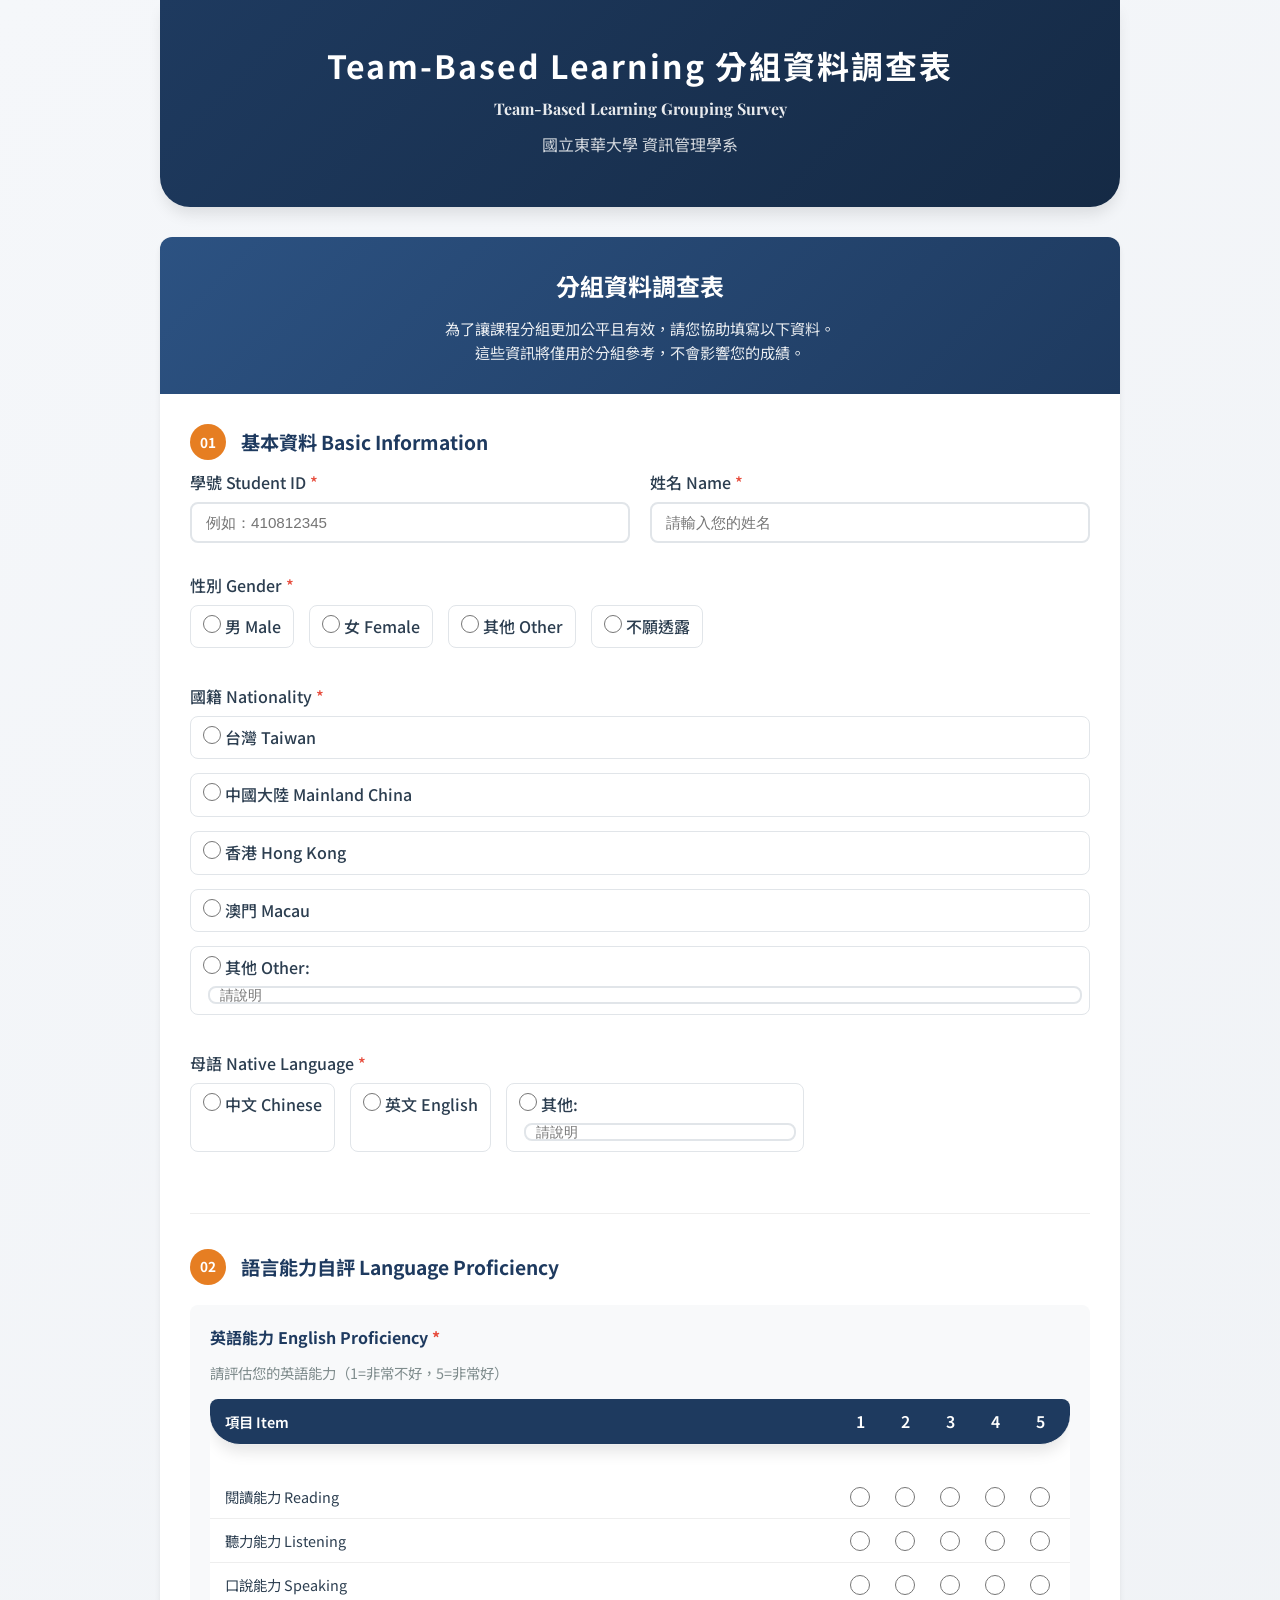
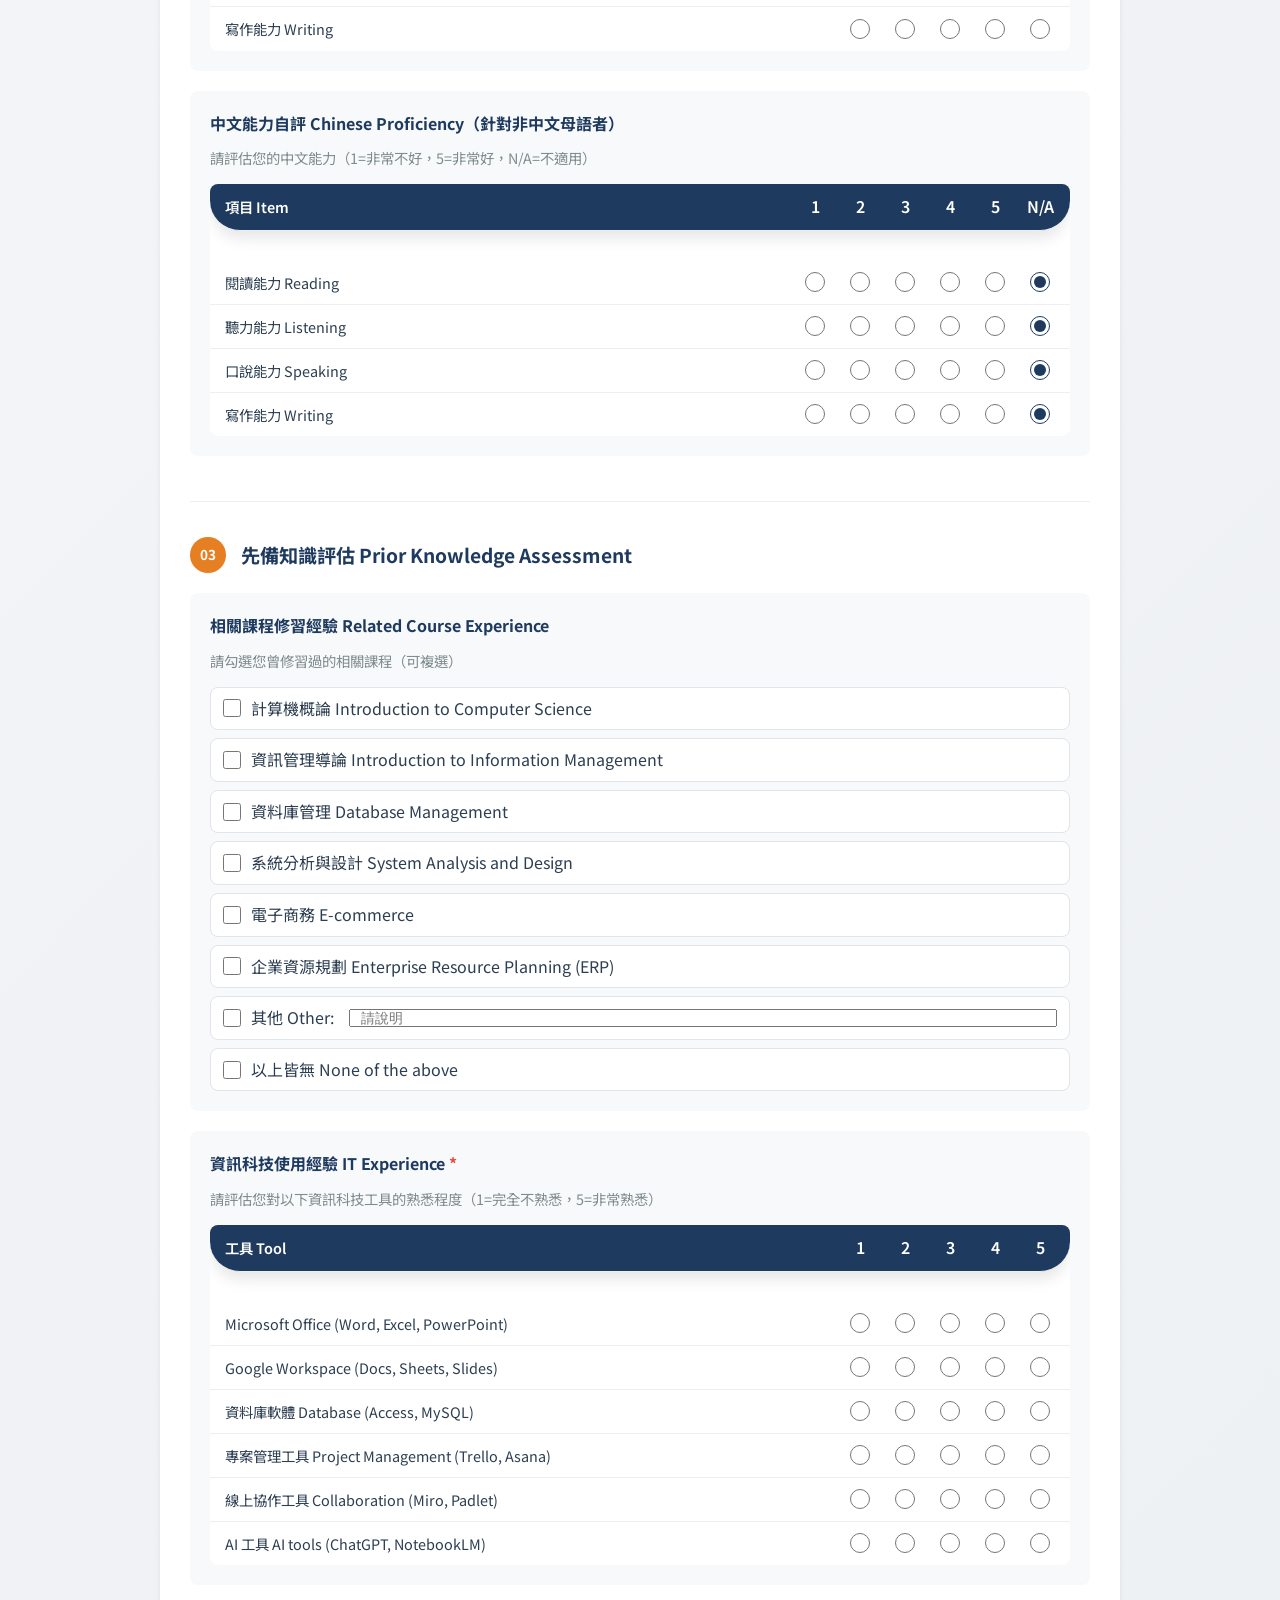
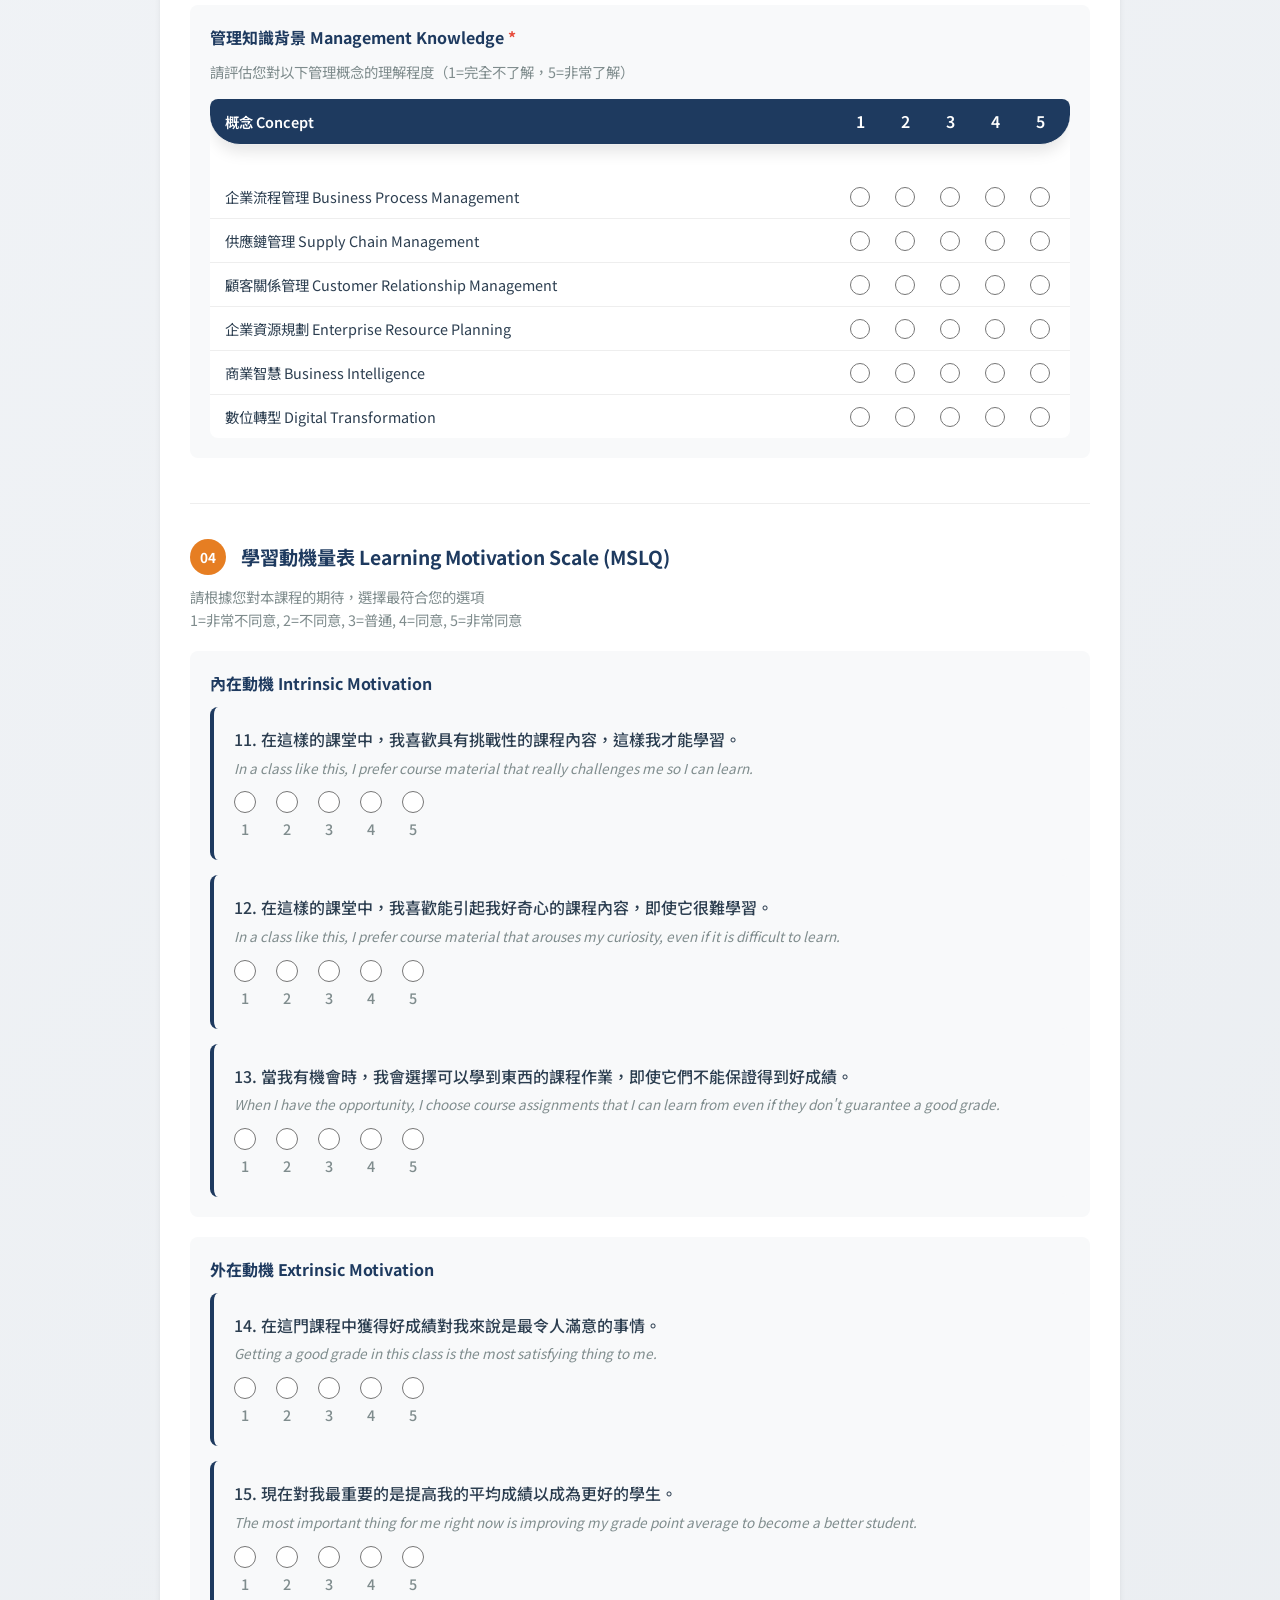
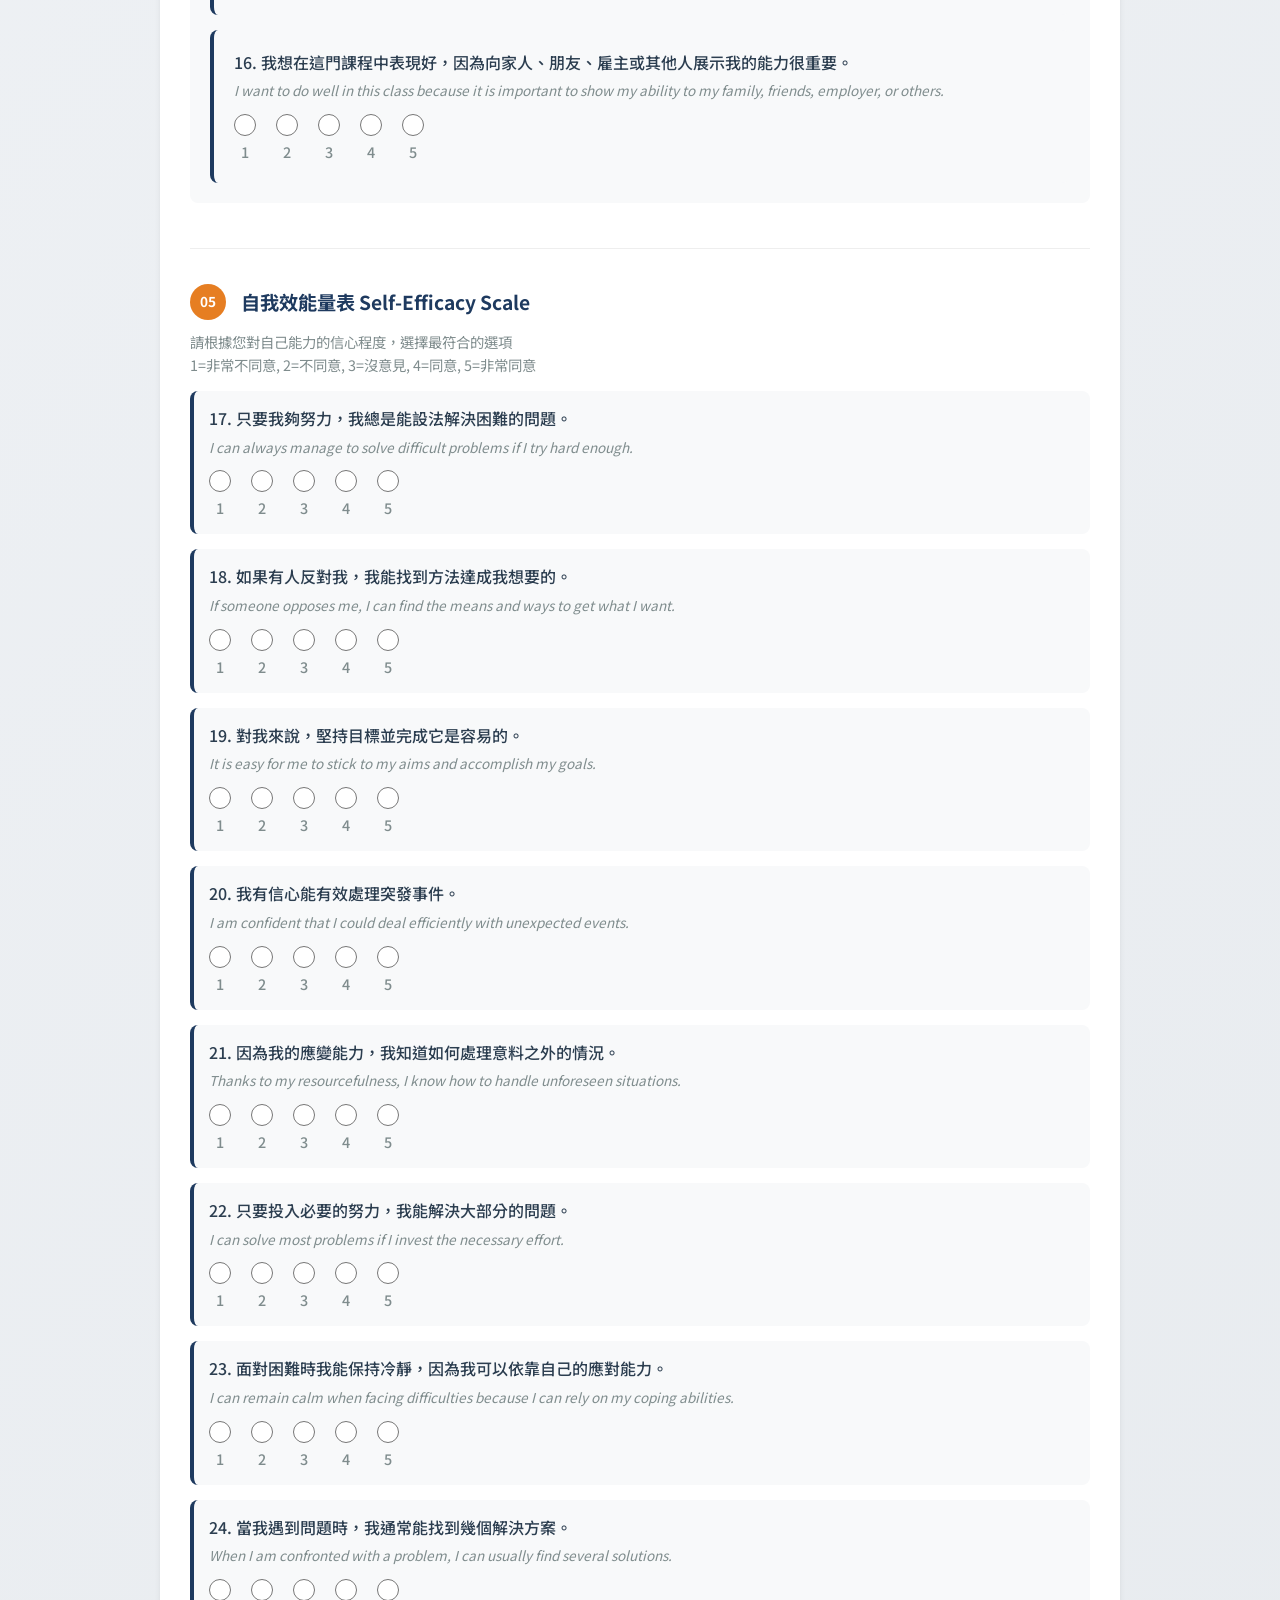
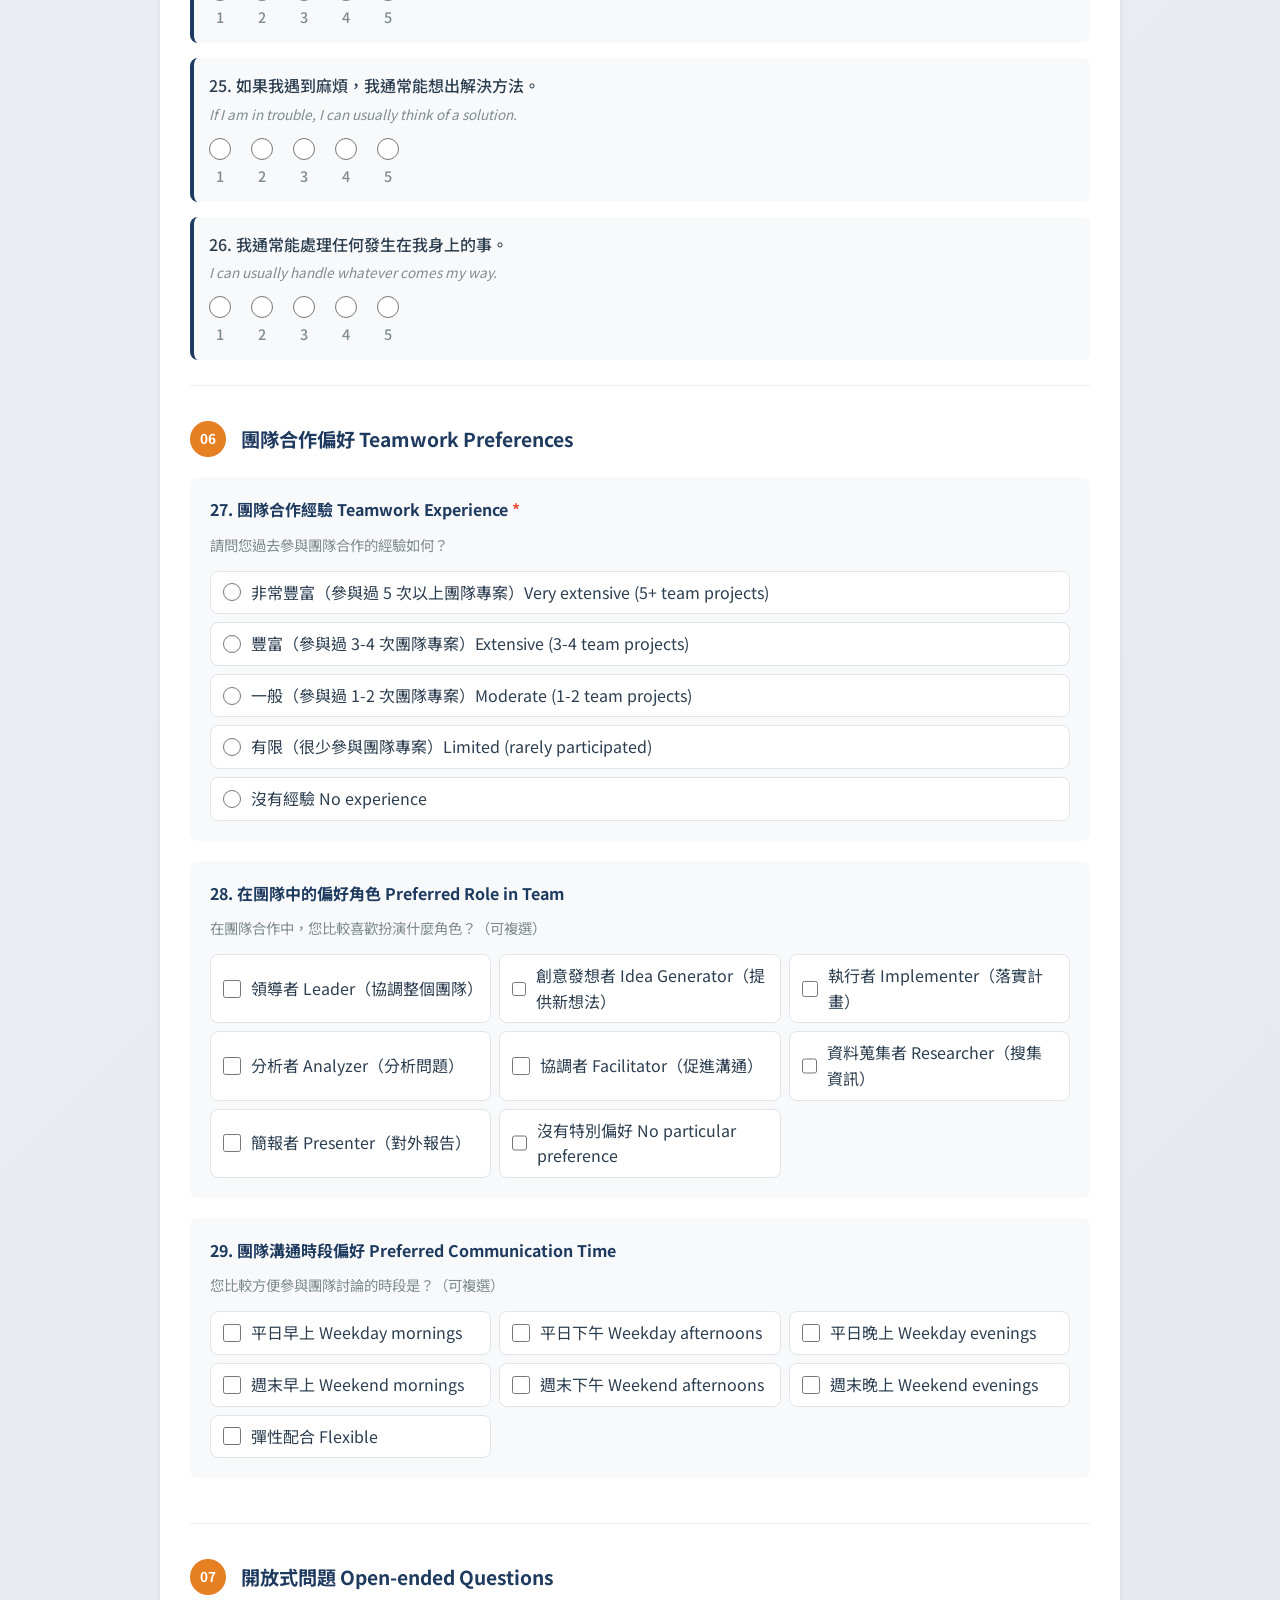
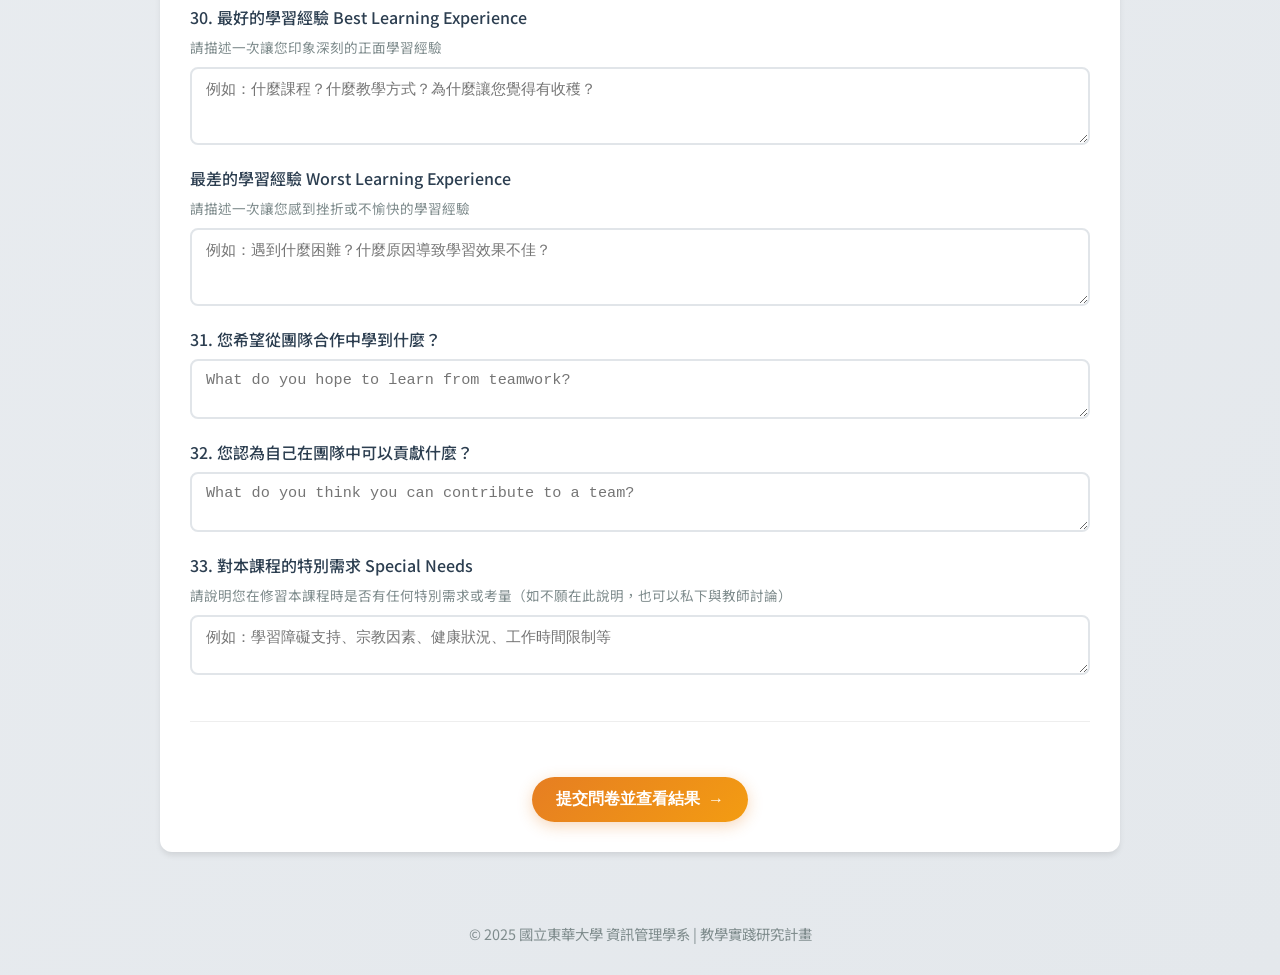
==== index.html @ 1e0dbbe8 "Add files via upload" ====
<!DOCTYPE html>
<html lang="zh-TW">
<head>
    <meta charset="UTF-8">
    <meta name="viewport" content="width=device-width, initial-scale=1.0">
    <title>Team-Based Learning 分組資料調查表</title>
    <link rel="preconnect" href="https://fonts.googleapis.com">
    <link rel="preconnect" href="https://fonts.gstatic.com" crossorigin>
    <link href="https://fonts.googleapis.com/css2?family=Noto+Sans+TC:wght@300;400;500;700&family=Playfair+Display:wght@600&display=swap" rel="stylesheet">
    <link rel="stylesheet" href="styles.css">
</head>
<body>
    <div class="container">
        <!-- Header -->
        <header class="header">
            <div class="header-content">
                <h1 class="title">
                    <span class="title-zh">Team-Based Learning 分組資料調查表</span>
                    <span class="title-en">Team-Based Learning Grouping Survey</span>
                </h1>
                <p class="subtitle">國立東華大學 資訊管理學系</p>
            </div>
            <!-- Hidden admin access -->
            <nav id="navTabs" class="nav-tabs hidden">
                <button class="tab-btn active" data-tab="questionnaire">
                    <span class="tab-icon">📝</span>
                    <span>學生問卷</span>
                </button>
                <button class="tab-btn" data-tab="admin">
                    <span class="tab-icon">⚙️</span>
                    <span>管理後台</span>
                </button>
            </nav>
        </header>

        <!-- Student Questionnaire Section -->
        <section id="questionnaire" class="section active">
            <div class="card questionnaire-card">
                <div class="card-header">
                    <h2>分組資料調查表</h2>
                    <p class="card-subtitle">
                        為了讓課程分組更加公平且有效，請您協助填寫以下資料。<br>
                        這些資訊將僅用於分組參考，不會影響您的成績。
                    </p>
                </div>

                <form id="studentForm" class="form">
                    <!-- Part 1: Basic Information -->
                    <div class="form-section">
                        <h3 class="section-title">
                            <span class="section-number">01</span>
                            基本資料 Basic Information
                        </h3>
                        
                        <div class="form-row">
                            <div class="form-group">
                                <label for="studentId">學號 Student ID <span class="required">*</span></label>
                                <input type="text" id="studentId" name="studentId" required placeholder="例如：410812345">
                            </div>
                            <div class="form-group">
                                <label for="studentName">姓名 Name <span class="required">*</span></label>
                                <input type="text" id="studentName" name="studentName" required placeholder="請輸入您的姓名">
                            </div>
                        </div>

                        <div class="form-row">
                            <div class="form-group">
                                <label>性別 Gender <span class="required">*</span></label>
                                <div class="radio-group horizontal">
                                    <label class="radio-option">
                                        <input type="radio" name="gender" value="male" required>
                                        <span>男 Male</span>
                                    </label>
                                    <label class="radio-option">
                                        <input type="radio" name="gender" value="female">
                                        <span>女 Female</span>
                                    </label>
                                    <label class="radio-option">
                                        <input type="radio" name="gender" value="other">
                                        <span>其他 Other</span>
                                    </label>
                                    <label class="radio-option">
                                        <input type="radio" name="gender" value="prefer_not_say">
                                        <span>不願透露</span>
                                    </label>
                                </div>
                            </div>
                        </div>

                        <div class="form-row">
                            <div class="form-group">
                                <label>國籍 Nationality <span class="required">*</span></label>
                                <div class="radio-group">
                                    <label class="radio-option">
                                        <input type="radio" name="nationality" value="taiwan" required>
                                        <span>台灣 Taiwan</span>
                                    </label>
                                    <label class="radio-option">
                                        <input type="radio" name="nationality" value="china">
                                        <span>中國大陸 Mainland China</span>
                                    </label>
                                    <label class="radio-option">
                                        <input type="radio" name="nationality" value="hongkong">
                                        <span>香港 Hong Kong</span>
                                    </label>
                                    <label class="radio-option">
                                        <input type="radio" name="nationality" value="macau">
                                        <span>澳門 Macau</span>
                                    </label>
                                    <label class="radio-option other-option">
                                        <input type="radio" name="nationality" value="other">
                                        <span>其他 Other:</span>
                                        <input type="text" name="nationalityOther" class="inline-input" placeholder="請說明">
                                    </label>
                                </div>
                            </div>
                        </div>

                        <div class="form-row">
                            <div class="form-group">
                                <label>母語 Native Language <span class="required">*</span></label>
                                <div class="radio-group horizontal">
                                    <label class="radio-option">
                                        <input type="radio" name="nativeLanguage" value="chinese" required>
                                        <span>中文 Chinese</span>
                                    </label>
                                    <label class="radio-option">
                                        <input type="radio" name="nativeLanguage" value="english">
                                        <span>英文 English</span>
                                    </label>
                                    <label class="radio-option other-option">
                                        <input type="radio" name="nativeLanguage" value="other">
                                        <span>其他:</span>
                                        <input type="text" name="nativeLanguageOther" class="inline-input" placeholder="請說明">
                                    </label>
                                </div>
                            </div>
                        </div>
                    </div>

                    <!-- Part 1.5: Language Proficiency -->
                    <div class="form-section">
                        <h3 class="section-title">
                            <span class="section-number">02</span>
                            語言能力自評 Language Proficiency
                        </h3>
                        
                        <div class="subsection">
                            <h4>英語能力 English Proficiency <span class="required">*</span></h4>
                            <p class="section-desc">請評估您的英語能力（1=非常不好，5=非常好）</p>
                            <div class="rating-table">
                                <div class="rating-row header">
                                    <div class="rating-label">項目 Item</div>
                                    <div class="rating-options">
                                        <span>1</span><span>2</span><span>3</span><span>4</span><span>5</span>
                                    </div>
                                </div>
                                <div class="rating-row">
                                    <div class="rating-label">閱讀能力 Reading</div>
                                    <div class="rating-options">
                                        <label><input type="radio" name="engReading" value="1" required></label>
                                        <label><input type="radio" name="engReading" value="2"></label>
                                        <label><input type="radio" name="engReading" value="3"></label>
                                        <label><input type="radio" name="engReading" value="4"></label>
                                        <label><input type="radio" name="engReading" value="5"></label>
                                    </div>
                                </div>
                                <div class="rating-row">
                                    <div class="rating-label">聽力能力 Listening</div>
                                    <div class="rating-options">
                                        <label><input type="radio" name="engListening" value="1" required></label>
                                        <label><input type="radio" name="engListening" value="2"></label>
                                        <label><input type="radio" name="engListening" value="3"></label>
                                        <label><input type="radio" name="engListening" value="4"></label>
                                        <label><input type="radio" name="engListening" value="5"></label>
                                    </div>
                                </div>
                                <div class="rating-row">
                                    <div class="rating-label">口說能力 Speaking</div>
                                    <div class="rating-options">
                                        <label><input type="radio" name="engSpeaking" value="1" required></label>
                                        <label><input type="radio" name="engSpeaking" value="2"></label>
                                        <label><input type="radio" name="engSpeaking" value="3"></label>
                                        <label><input type="radio" name="engSpeaking" value="4"></label>
                                        <label><input type="radio" name="engSpeaking" value="5"></label>
                                    </div>
                                </div>
                                <div class="rating-row">
                                    <div class="rating-label">寫作能力 Writing</div>
                                    <div class="rating-options">
                                        <label><input type="radio" name="engWriting" value="1" required></label>
                                        <label><input type="radio" name="engWriting" value="2"></label>
                                        <label><input type="radio" name="engWriting" value="3"></label>
                                        <label><input type="radio" name="engWriting" value="4"></label>
                                        <label><input type="radio" name="engWriting" value="5"></label>
                                    </div>
                                </div>
                            </div>
                        </div>

                        <div class="subsection" id="chineseProficiency">
                            <h4>中文能力自評 Chinese Proficiency（針對非中文母語者）</h4>
                            <p class="section-desc">請評估您的中文能力（1=非常不好，5=非常好，N/A=不適用）</p>
                            <div class="rating-table">
                                <div class="rating-row header">
                                    <div class="rating-label">項目 Item</div>
                                    <div class="rating-options with-na">
                                        <span>1</span><span>2</span><span>3</span><span>4</span><span>5</span><span>N/A</span>
                                    </div>
                                </div>
                                <div class="rating-row">
                                    <div class="rating-label">閱讀能力 Reading</div>
                                    <div class="rating-options with-na">
                                        <label><input type="radio" name="chnReading" value="1"></label>
                                        <label><input type="radio" name="chnReading" value="2"></label>
                                        <label><input type="radio" name="chnReading" value="3"></label>
                                        <label><input type="radio" name="chnReading" value="4"></label>
                                        <label><input type="radio" name="chnReading" value="5"></label>
                                        <label><input type="radio" name="chnReading" value="na" checked></label>
                                    </div>
                                </div>
                                <div class="rating-row">
                                    <div class="rating-label">聽力能力 Listening</div>
                                    <div class="rating-options with-na">
                                        <label><input type="radio" name="chnListening" value="1"></label>
                                        <label><input type="radio" name="chnListening" value="2"></label>
                                        <label><input type="radio" name="chnListening" value="3"></label>
                                        <label><input type="radio" name="chnListening" value="4"></label>
                                        <label><input type="radio" name="chnListening" value="5"></label>
                                        <label><input type="radio" name="chnListening" value="na" checked></label>
                                    </div>
                                </div>
                                <div class="rating-row">
                                    <div class="rating-label">口說能力 Speaking</div>
                                    <div class="rating-options with-na">
                                        <label><input type="radio" name="chnSpeaking" value="1"></label>
                                        <label><input type="radio" name="chnSpeaking" value="2"></label>
                                        <label><input type="radio" name="chnSpeaking" value="3"></label>
                                        <label><input type="radio" name="chnSpeaking" value="4"></label>
                                        <label><input type="radio" name="chnSpeaking" value="5"></label>
                                        <label><input type="radio" name="chnSpeaking" value="na" checked></label>
                                    </div>
                                </div>
                                <div class="rating-row">
                                    <div class="rating-label">寫作能力 Writing</div>
                                    <div class="rating-options with-na">
                                        <label><input type="radio" name="chnWriting" value="1"></label>
                                        <label><input type="radio" name="chnWriting" value="2"></label>
                                        <label><input type="radio" name="chnWriting" value="3"></label>
                                        <label><input type="radio" name="chnWriting" value="4"></label>
                                        <label><input type="radio" name="chnWriting" value="5"></label>
                                        <label><input type="radio" name="chnWriting" value="na" checked></label>
                                    </div>
                                </div>
                            </div>
                        </div>
                    </div>

                    <!-- Part 2: Prior Knowledge -->
                    <div class="form-section">
                        <h3 class="section-title">
                            <span class="section-number">03</span>
                            先備知識評估 Prior Knowledge Assessment
                        </h3>

                        <div class="subsection">
                            <h4>相關課程修習經驗 Related Course Experience</h4>
                            <p class="section-desc">請勾選您曾修習過的相關課程（可複選）</p>
                            <div class="checkbox-group">
                                <label class="checkbox-option">
                                    <input type="checkbox" name="courses" value="intro_cs">
                                    <span>計算機概論 Introduction to Computer Science</span>
                                </label>
                                <label class="checkbox-option">
                                    <input type="checkbox" name="courses" value="intro_im">
                                    <span>資訊管理導論 Introduction to Information Management</span>
                                </label>
                                <label class="checkbox-option">
                                    <input type="checkbox" name="courses" value="database">
                                    <span>資料庫管理 Database Management</span>
                                </label>
                                <label class="checkbox-option">
                                    <input type="checkbox" name="courses" value="sa">
                                    <span>系統分析與設計 System Analysis and Design</span>
                                </label>
                                <label class="checkbox-option">
                                    <input type="checkbox" name="courses" value="ecommerce">
                                    <span>電子商務 E-commerce</span>
                                </label>
                                <label class="checkbox-option">
                                    <input type="checkbox" name="courses" value="erp">
                                    <span>企業資源規劃 Enterprise Resource Planning (ERP)</span>
                                </label>
                                <label class="checkbox-option other-option">
                                    <input type="checkbox" name="courses" value="other">
                                    <span>其他 Other:</span>
                                    <input type="text" name="coursesOther" class="inline-input" placeholder="請說明">
                                </label>
                                <label class="checkbox-option">
                                    <input type="checkbox" name="courses" value="none" id="coursesNone">
                                    <span>以上皆無 None of the above</span>
                                </label>
                            </div>
                        </div>

                        <div class="subsection">
                            <h4>資訊科技使用經驗 IT Experience <span class="required">*</span></h4>
                            <p class="section-desc">請評估您對以下資訊科技工具的熟悉程度（1=完全不熟悉，5=非常熟悉）</p>
                            <div class="rating-table">
                                <div class="rating-row header">
                                    <div class="rating-label">工具 Tool</div>
                                    <div class="rating-options">
                                        <span>1</span><span>2</span><span>3</span><span>4</span><span>5</span>
                                    </div>
                                </div>
                                <div class="rating-row">
                                    <div class="rating-label">Microsoft Office (Word, Excel, PowerPoint)</div>
                                    <div class="rating-options">
                                        <label><input type="radio" name="itOffice" value="1" required></label>
                                        <label><input type="radio" name="itOffice" value="2"></label>
                                        <label><input type="radio" name="itOffice" value="3"></label>
                                        <label><input type="radio" name="itOffice" value="4"></label>
                                        <label><input type="radio" name="itOffice" value="5"></label>
                                    </div>
                                </div>
                                <div class="rating-row">
                                    <div class="rating-label">Google Workspace (Docs, Sheets, Slides)</div>
                                    <div class="rating-options">
                                        <label><input type="radio" name="itGoogle" value="1" required></label>
                                        <label><input type="radio" name="itGoogle" value="2"></label>
                                        <label><input type="radio" name="itGoogle" value="3"></label>
                                        <label><input type="radio" name="itGoogle" value="4"></label>
                                        <label><input type="radio" name="itGoogle" value="5"></label>
                                    </div>
                                </div>
                                <div class="rating-row">
                                    <div class="rating-label">資料庫軟體 Database (Access, MySQL)</div>
                                    <div class="rating-options">
                                        <label><input type="radio" name="itDatabase" value="1" required></label>
                                        <label><input type="radio" name="itDatabase" value="2"></label>
                                        <label><input type="radio" name="itDatabase" value="3"></label>
                                        <label><input type="radio" name="itDatabase" value="4"></label>
                                        <label><input type="radio" name="itDatabase" value="5"></label>
                                    </div>
                                </div>
                                <div class="rating-row">
                                    <div class="rating-label">專案管理工具 Project Management (Trello, Asana)</div>
                                    <div class="rating-options">
                                        <label><input type="radio" name="itProject" value="1" required></label>
                                        <label><input type="radio" name="itProject" value="2"></label>
                                        <label><input type="radio" name="itProject" value="3"></label>
                                        <label><input type="radio" name="itProject" value="4"></label>
                                        <label><input type="radio" name="itProject" value="5"></label>
                                    </div>
                                </div>
                                <div class="rating-row">
                                    <div class="rating-label">線上協作工具 Collaboration (Miro, Padlet)</div>
                                    <div class="rating-options">
                                        <label><input type="radio" name="itCollab" value="1" required></label>
                                        <label><input type="radio" name="itCollab" value="2"></label>
                                        <label><input type="radio" name="itCollab" value="3"></label>
                                        <label><input type="radio" name="itCollab" value="4"></label>
                                        <label><input type="radio" name="itCollab" value="5"></label>
                                    </div>
                                </div>
                                <div class="rating-row">
                                    <div class="rating-label">AI 工具 AI tools (ChatGPT, NotebookLM)</div>
                                    <div class="rating-options">
                                        <label><input type="radio" name="itAI" value="1" required></label>
                                        <label><input type="radio" name="itAI" value="2"></label>
                                        <label><input type="radio" name="itAI" value="3"></label>
                                        <label><input type="radio" name="itAI" value="4"></label>
                                        <label><input type="radio" name="itAI" value="5"></label>
                                    </div>
                                </div>
                            </div>
                        </div>

                        <div class="subsection">
                            <h4>管理知識背景 Management Knowledge <span class="required">*</span></h4>
                            <p class="section-desc">請評估您對以下管理概念的理解程度（1=完全不了解，5=非常了解）</p>
                            <div class="rating-table">
                                <div class="rating-row header">
                                    <div class="rating-label">概念 Concept</div>
                                    <div class="rating-options">
                                        <span>1</span><span>2</span><span>3</span><span>4</span><span>5</span>
                                    </div>
                                </div>
                                <div class="rating-row">
                                    <div class="rating-label">企業流程管理 Business Process Management</div>
                                    <div class="rating-options">
                                        <label><input type="radio" name="mgmtBPM" value="1" required></label>
                                        <label><input type="radio" name="mgmtBPM" value="2"></label>
                                        <label><input type="radio" name="mgmtBPM" value="3"></label>
                                        <label><input type="radio" name="mgmtBPM" value="4"></label>
                                        <label><input type="radio" name="mgmtBPM" value="5"></label>
                                    </div>
                                </div>
                                <div class="rating-row">
                                    <div class="rating-label">供應鏈管理 Supply Chain Management</div>
                                    <div class="rating-options">
                                        <label><input type="radio" name="mgmtSCM" value="1" required></label>
                                        <label><input type="radio" name="mgmtSCM" value="2"></label>
                                        <label><input type="radio" name="mgmtSCM" value="3"></label>
                                        <label><input type="radio" name="mgmtSCM" value="4"></label>
                                        <label><input type="radio" name="mgmtSCM" value="5"></label>
                                    </div>
                                </div>
                                <div class="rating-row">
                                    <div class="rating-label">顧客關係管理 Customer Relationship Management</div>
                                    <div class="rating-options">
                                        <label><input type="radio" name="mgmtCRM" value="1" required></label>
                                        <label><input type="radio" name="mgmtCRM" value="2"></label>
                                        <label><input type="radio" name="mgmtCRM" value="3"></label>
                                        <label><input type="radio" name="mgmtCRM" value="4"></label>
                                        <label><input type="radio" name="mgmtCRM" value="5"></label>
                                    </div>
                                </div>
                                <div class="rating-row">
                                    <div class="rating-label">企業資源規劃 Enterprise Resource Planning</div>
                                    <div class="rating-options">
                                        <label><input type="radio" name="mgmtERP" value="1" required></label>
                                        <label><input type="radio" name="mgmtERP" value="2"></label>
                                        <label><input type="radio" name="mgmtERP" value="3"></label>
                                        <label><input type="radio" name="mgmtERP" value="4"></label>
                                        <label><input type="radio" name="mgmtERP" value="5"></label>
                                    </div>
                                </div>
                                <div class="rating-row">
                                    <div class="rating-label">商業智慧 Business Intelligence</div>
                                    <div class="rating-options">
                                        <label><input type="radio" name="mgmtBI" value="1" required></label>
                                        <label><input type="radio" name="mgmtBI" value="2"></label>
                                        <label><input type="radio" name="mgmtBI" value="3"></label>
                                        <label><input type="radio" name="mgmtBI" value="4"></label>
                                        <label><input type="radio" name="mgmtBI" value="5"></label>
                                    </div>
                                </div>
                                <div class="rating-row">
                                    <div class="rating-label">數位轉型 Digital Transformation</div>
                                    <div class="rating-options">
                                        <label><input type="radio" name="mgmtDT" value="1" required></label>
                                        <label><input type="radio" name="mgmtDT" value="2"></label>
                                        <label><input type="radio" name="mgmtDT" value="3"></label>
                                        <label><input type="radio" name="mgmtDT" value="4"></label>
                                        <label><input type="radio" name="mgmtDT" value="5"></label>
                                    </div>
                                </div>
                            </div>
                        </div>
                    </div>

                    <!-- Part 3: Learning Motivation (MSLQ) -->
                    <div class="form-section">
                        <h3 class="section-title">
                            <span class="section-number">04</span>
                            學習動機量表 Learning Motivation Scale (MSLQ)
                        </h3>
                        <p class="section-desc">
                            請根據您對本課程的期待，選擇最符合您的選項<br>
                            1=非常不同意, 2=不同意, 3=普通, 4=同意, 5=非常同意
                        </p>

                        <div class="subsection">
                            <h4>內在動機 Intrinsic Motivation</h4>
                            <div class="likert-group">
                                <div class="likert-item">
                                    <p class="likert-question">11. 在這樣的課堂中，我喜歡具有挑戰性的課程內容，這樣我才能學習。</p>
                                    <p class="likert-question-en">In a class like this, I prefer course material that really challenges me so I can learn.</p>
                                    <div class="likert-scale">
                                        <label><input type="radio" name="mslq11" value="1" required><span>1</span></label>
                                        <label><input type="radio" name="mslq11" value="2"><span>2</span></label>
                                        <label><input type="radio" name="mslq11" value="3"><span>3</span></label>
                                        <label><input type="radio" name="mslq11" value="4"><span>4</span></label>
                                        <label><input type="radio" name="mslq11" value="5"><span>5</span></label>
                                    </div>
                                </div>
                                <div class="likert-item">
                                    <p class="likert-question">12. 在這樣的課堂中，我喜歡能引起我好奇心的課程內容，即使它很難學習。</p>
                                    <p class="likert-question-en">In a class like this, I prefer course material that arouses my curiosity, even if it is difficult to learn.</p>
                                    <div class="likert-scale">
                                        <label><input type="radio" name="mslq12" value="1" required><span>1</span></label>
                                        <label><input type="radio" name="mslq12" value="2"><span>2</span></label>
                                        <label><input type="radio" name="mslq12" value="3"><span>3</span></label>
                                        <label><input type="radio" name="mslq12" value="4"><span>4</span></label>
                                        <label><input type="radio" name="mslq12" value="5"><span>5</span></label>
                                    </div>
                                </div>
                                <div class="likert-item">
                                    <p class="likert-question">13. 當我有機會時，我會選擇可以學到東西的課程作業，即使它們不能保證得到好成績。</p>
                                    <p class="likert-question-en">When I have the opportunity, I choose course assignments that I can learn from even if they don't guarantee a good grade.</p>
                                    <div class="likert-scale">
                                        <label><input type="radio" name="mslq13" value="1" required><span>1</span></label>
                                        <label><input type="radio" name="mslq13" value="2"><span>2</span></label>
                                        <label><input type="radio" name="mslq13" value="3"><span>3</span></label>
                                        <label><input type="radio" name="mslq13" value="4"><span>4</span></label>
                                        <label><input type="radio" name="mslq13" value="5"><span>5</span></label>
                                    </div>
                                </div>
                            </div>
                        </div>

                        <div class="subsection">
                            <h4>外在動機 Extrinsic Motivation</h4>
                            <div class="likert-group">
                                <div class="likert-item">
                                    <p class="likert-question">14. 在這門課程中獲得好成績對我來說是最令人滿意的事情。</p>
                                    <p class="likert-question-en">Getting a good grade in this class is the most satisfying thing to me.</p>
                                    <div class="likert-scale">
                                        <label><input type="radio" name="mslq14" value="1" required><span>1</span></label>
                                        <label><input type="radio" name="mslq14" value="2"><span>2</span></label>
                                        <label><input type="radio" name="mslq14" value="3"><span>3</span></label>
                                        <label><input type="radio" name="mslq14" value="4"><span>4</span></label>
                                        <label><input type="radio" name="mslq14" value="5"><span>5</span></label>
                                    </div>
                                </div>
                                <div class="likert-item">
                                    <p class="likert-question">15. 現在對我最重要的是提高我的平均成績以成為更好的學生。</p>
                                    <p class="likert-question-en">The most important thing for me right now is improving my grade point average to become a better student.</p>
                                    <div class="likert-scale">
                                        <label><input type="radio" name="mslq15" value="1" required><span>1</span></label>
                                        <label><input type="radio" name="mslq15" value="2"><span>2</span></label>
                                        <label><input type="radio" name="mslq15" value="3"><span>3</span></label>
                                        <label><input type="radio" name="mslq15" value="4"><span>4</span></label>
                                        <label><input type="radio" name="mslq15" value="5"><span>5</span></label>
                                    </div>
                                </div>
                                <div class="likert-item">
                                    <p class="likert-question">16. 我想在這門課程中表現好，因為向家人、朋友、雇主或其他人展示我的能力很重要。</p>
                                    <p class="likert-question-en">I want to do well in this class because it is important to show my ability to my family, friends, employer, or others.</p>
                                    <div class="likert-scale">
                                        <label><input type="radio" name="mslq16" value="1" required><span>1</span></label>
                                        <label><input type="radio" name="mslq16" value="2"><span>2</span></label>
                                        <label><input type="radio" name="mslq16" value="3"><span>3</span></label>
                                        <label><input type="radio" name="mslq16" value="4"><span>4</span></label>
                                        <label><input type="radio" name="mslq16" value="5"><span>5</span></label>
                                    </div>
                                </div>
                            </div>
                        </div>
                    </div>

                    <!-- Part 4: Self-Efficacy -->
                    <div class="form-section">
                        <h3 class="section-title">
                            <span class="section-number">05</span>
                            自我效能量表 Self-Efficacy Scale
                        </h3>
                        <p class="section-desc">
                            請根據您對自己能力的信心程度，選擇最符合的選項<br>
                            1=非常不同意, 2=不同意, 3=沒意見, 4=同意, 5=非常同意
                        </p>

                        <div class="likert-group compact">
                            <div class="likert-item">
                                <p class="likert-question">17. 只要我夠努力，我總是能設法解決困難的問題。</p>
                                <p class="likert-question-en">I can always manage to solve difficult problems if I try hard enough.</p>
                                <div class="likert-scale">
                                    <label><input type="radio" name="se17" value="1" required><span>1</span></label>
                                    <label><input type="radio" name="se17" value="2"><span>2</span></label>
                                    <label><input type="radio" name="se17" value="3"><span>3</span></label>
                                    <label><input type="radio" name="se17" value="4"><span>4</span></label>
                                    <label><input type="radio" name="se17" value="5"><span>5</span></label>
                                </div>
                            </div>
                            <div class="likert-item">
                                <p class="likert-question">18. 如果有人反對我，我能找到方法達成我想要的。</p>
                                <p class="likert-question-en">If someone opposes me, I can find the means and ways to get what I want.</p>
                                <div class="likert-scale">
                                    <label><input type="radio" name="se18" value="1" required><span>1</span></label>
                                    <label><input type="radio" name="se18" value="2"><span>2</span></label>
                                    <label><input type="radio" name="se18" value="3"><span>3</span></label>
                                    <label><input type="radio" name="se18" value="4"><span>4</span></label>
                                    <label><input type="radio" name="se18" value="5"><span>5</span></label>
                                </div>
                            </div>
                            <div class="likert-item">
                                <p class="likert-question">19. 對我來說，堅持目標並完成它是容易的。</p>
                                <p class="likert-question-en">It is easy for me to stick to my aims and accomplish my goals.</p>
                                <div class="likert-scale">
                                    <label><input type="radio" name="se19" value="1" required><span>1</span></label>
                                    <label><input type="radio" name="se19" value="2"><span>2</span></label>
                                    <label><input type="radio" name="se19" value="3"><span>3</span></label>
                                    <label><input type="radio" name="se19" value="4"><span>4</span></label>
                                    <label><input type="radio" name="se19" value="5"><span>5</span></label>
                                </div>
                            </div>
                            <div class="likert-item">
                                <p class="likert-question">20. 我有信心能有效處理突發事件。</p>
                                <p class="likert-question-en">I am confident that I could deal efficiently with unexpected events.</p>
                                <div class="likert-scale">
                                    <label><input type="radio" name="se20" value="1" required><span>1</span></label>
                                    <label><input type="radio" name="se20" value="2"><span>2</span></label>
                                    <label><input type="radio" name="se20" value="3"><span>3</span></label>
                                    <label><input type="radio" name="se20" value="4"><span>4</span></label>
                                    <label><input type="radio" name="se20" value="5"><span>5</span></label>
                                </div>
                            </div>
                            <div class="likert-item">
                                <p class="likert-question">21. 因為我的應變能力，我知道如何處理意料之外的情況。</p>
                                <p class="likert-question-en">Thanks to my resourcefulness, I know how to handle unforeseen situations.</p>
                                <div class="likert-scale">
                                    <label><input type="radio" name="se21" value="1" required><span>1</span></label>
                                    <label><input type="radio" name="se21" value="2"><span>2</span></label>
                                    <label><input type="radio" name="se21" value="3"><span>3</span></label>
                                    <label><input type="radio" name="se21" value="4"><span>4</span></label>
                                    <label><input type="radio" name="se21" value="5"><span>5</span></label>
                                </div>
                            </div>
                            <div class="likert-item">
                                <p class="likert-question">22. 只要投入必要的努力，我能解決大部分的問題。</p>
                                <p class="likert-question-en">I can solve most problems if I invest the necessary effort.</p>
                                <div class="likert-scale">
                                    <label><input type="radio" name="se22" value="1" required><span>1</span></label>
                                    <label><input type="radio" name="se22" value="2"><span>2</span></label>
                                    <label><input type="radio" name="se22" value="3"><span>3</span></label>
                                    <label><input type="radio" name="se22" value="4"><span>4</span></label>
                                    <label><input type="radio" name="se22" value="5"><span>5</span></label>
                                </div>
                            </div>
                            <div class="likert-item">
                                <p class="likert-question">23. 面對困難時我能保持冷靜，因為我可以依靠自己的應對能力。</p>
                                <p class="likert-question-en">I can remain calm when facing difficulties because I can rely on my coping abilities.</p>
                                <div class="likert-scale">
                                    <label><input type="radio" name="se23" value="1" required><span>1</span></label>
                                    <label><input type="radio" name="se23" value="2"><span>2</span></label>
                                    <label><input type="radio" name="se23" value="3"><span>3</span></label>
                                    <label><input type="radio" name="se23" value="4"><span>4</span></label>
                                    <label><input type="radio" name="se23" value="5"><span>5</span></label>
                                </div>
                            </div>
                            <div class="likert-item">
                                <p class="likert-question">24. 當我遇到問題時，我通常能找到幾個解決方案。</p>
                                <p class="likert-question-en">When I am confronted with a problem, I can usually find several solutions.</p>
                                <div class="likert-scale">
                                    <label><input type="radio" name="se24" value="1" required><span>1</span></label>
                                    <label><input type="radio" name="se24" value="2"><span>2</span></label>
                                    <label><input type="radio" name="se24" value="3"><span>3</span></label>
                                    <label><input type="radio" name="se24" value="4"><span>4</span></label>
                                    <label><input type="radio" name="se24" value="5"><span>5</span></label>
                                </div>
                            </div>
                            <div class="likert-item">
                                <p class="likert-question">25. 如果我遇到麻煩，我通常能想出解決方法。</p>
                                <p class="likert-question-en">If I am in trouble, I can usually think of a solution.</p>
                                <div class="likert-scale">
                                    <label><input type="radio" name="se25" value="1" required><span>1</span></label>
                                    <label><input type="radio" name="se25" value="2"><span>2</span></label>
                                    <label><input type="radio" name="se25" value="3"><span>3</span></label>
                                    <label><input type="radio" name="se25" value="4"><span>4</span></label>
                                    <label><input type="radio" name="se25" value="5"><span>5</span></label>
                                </div>
                            </div>
                            <div class="likert-item">
                                <p class="likert-question">26. 我通常能處理任何發生在我身上的事。</p>
                                <p class="likert-question-en">I can usually handle whatever comes my way.</p>
                                <div class="likert-scale">
                                    <label><input type="radio" name="se26" value="1" required><span>1</span></label>
                                    <label><input type="radio" name="se26" value="2"><span>2</span></label>
                                    <label><input type="radio" name="se26" value="3"><span>3</span></label>
                                    <label><input type="radio" name="se26" value="4"><span>4</span></label>
                                    <label><input type="radio" name="se26" value="5"><span>5</span></label>
                                </div>
                            </div>
                        </div>
                    </div>

                    <!-- Part 5: Teamwork Preferences -->
                    <div class="form-section">
                        <h3 class="section-title">
                            <span class="section-number">06</span>
                            團隊合作偏好 Teamwork Preferences
                        </h3>

                        <div class="subsection">
                            <h4>27. 團隊合作經驗 Teamwork Experience <span class="required">*</span></h4>
                            <p class="section-desc">請問您過去參與團隊合作的經驗如何？</p>
                            <div class="radio-group">
                                <label class="radio-option">
                                    <input type="radio" name="teamExp" value="5" required>
                                    <span>非常豐富（參與過 5 次以上團隊專案）Very extensive (5+ team projects)</span>
                                </label>
                                <label class="radio-option">
                                    <input type="radio" name="teamExp" value="4">
                                    <span>豐富（參與過 3-4 次團隊專案）Extensive (3-4 team projects)</span>
                                </label>
                                <label class="radio-option">
                                    <input type="radio" name="teamExp" value="3">
                                    <span>一般（參與過 1-2 次團隊專案）Moderate (1-2 team projects)</span>
                                </label>
                                <label class="radio-option">
                                    <input type="radio" name="teamExp" value="2">
                                    <span>有限（很少參與團隊專案）Limited (rarely participated)</span>
                                </label>
                                <label class="radio-option">
                                    <input type="radio" name="teamExp" value="1">
                                    <span>沒有經驗 No experience</span>
                                </label>
                            </div>
                        </div>

                        <div class="subsection">
                            <h4>28. 在團隊中的偏好角色 Preferred Role in Team</h4>
                            <p class="section-desc">在團隊合作中，您比較喜歡扮演什麼角色？（可複選）</p>
                            <div class="checkbox-group two-columns">
                                <label class="checkbox-option">
                                    <input type="checkbox" name="teamRole" value="leader">
                                    <span>領導者 Leader（協調整個團隊）</span>
                                </label>
                                <label class="checkbox-option">
                                    <input type="checkbox" name="teamRole" value="ideator">
                                    <span>創意發想者 Idea Generator（提供新想法）</span>
                                </label>
                                <label class="checkbox-option">
                                    <input type="checkbox" name="teamRole" value="implementer">
                                    <span>執行者 Implementer（落實計畫）</span>
                                </label>
                                <label class="checkbox-option">
                                    <input type="checkbox" name="teamRole" value="analyzer">
                                    <span>分析者 Analyzer（分析問題）</span>
                                </label>
                                <label class="checkbox-option">
                                    <input type="checkbox" name="teamRole" value="facilitator">
                                    <span>協調者 Facilitator（促進溝通）</span>
                                </label>
                                <label class="checkbox-option">
                                    <input type="checkbox" name="teamRole" value="researcher">
                                    <span>資料蒐集者 Researcher（搜集資訊）</span>
                                </label>
                                <label class="checkbox-option">
                                    <input type="checkbox" name="teamRole" value="presenter">
                                    <span>簡報者 Presenter（對外報告）</span>
                                </label>
                                <label class="checkbox-option">
                                    <input type="checkbox" name="teamRole" value="none">
                                    <span>沒有特別偏好 No particular preference</span>
                                </label>
                            </div>
                        </div>

                        <div class="subsection">
                            <h4>29. 團隊溝通時段偏好 Preferred Communication Time</h4>
                            <p class="section-desc">您比較方便參與團隊討論的時段是？（可複選）</p>
                            <div class="checkbox-group two-columns">
                                <label class="checkbox-option">
                                    <input type="checkbox" name="teamTime" value="weekday_morning">
                                    <span>平日早上 Weekday mornings</span>
                                </label>
                                <label class="checkbox-option">
                                    <input type="checkbox" name="teamTime" value="weekday_afternoon">
                                    <span>平日下午 Weekday afternoons</span>
                                </label>
                                <label class="checkbox-option">
                                    <input type="checkbox" name="teamTime" value="weekday_evening">
                                    <span>平日晚上 Weekday evenings</span>
                                </label>
                                <label class="checkbox-option">
                                    <input type="checkbox" name="teamTime" value="weekend_morning">
                                    <span>週末早上 Weekend mornings</span>
                                </label>
                                <label class="checkbox-option">
                                    <input type="checkbox" name="teamTime" value="weekend_afternoon">
                                    <span>週末下午 Weekend afternoons</span>
                                </label>
                                <label class="checkbox-option">
                                    <input type="checkbox" name="teamTime" value="weekend_evening">
                                    <span>週末晚上 Weekend evenings</span>
                                </label>
                                <label class="checkbox-option">
                                    <input type="checkbox" name="teamTime" value="flexible">
                                    <span>彈性配合 Flexible</span>
                                </label>
                            </div>
                        </div>
                    </div>

                    <!-- Part 6: Open-ended Questions -->
                    <div class="form-section">
                        <h3 class="section-title">
                            <span class="section-number">07</span>
                            開放式問題 Open-ended Questions
                        </h3>

                        <div class="form-group">
                            <label for="bestExperience">30. 最好的學習經驗 Best Learning Experience</label>
                            <p class="field-desc">請描述一次讓您印象深刻的正面學習經驗</p>
                            <textarea id="bestExperience" name="bestExperience" rows="3" 
                                placeholder="例如：什麼課程？什麼教學方式？為什麼讓您覺得有收穫？"></textarea>
                        </div>

                        <div class="form-group">
                            <label for="worstExperience">最差的學習經驗 Worst Learning Experience</label>
                            <p class="field-desc">請描述一次讓您感到挫折或不愉快的學習經驗</p>
                            <textarea id="worstExperience" name="worstExperience" rows="3" 
                                placeholder="例如：遇到什麼困難？什麼原因導致學習效果不佳？"></textarea>
                        </div>

                        <div class="form-group">
                            <label for="teamLearning">31. 您希望從團隊合作中學到什麼？</label>
                            <textarea id="teamLearning" name="teamLearning" rows="2" 
                                placeholder="What do you hope to learn from teamwork?"></textarea>
                        </div>

                        <div class="form-group">
                            <label for="teamContribution">32. 您認為自己在團隊中可以貢獻什麼？</label>
                            <textarea id="teamContribution" name="teamContribution" rows="2" 
                                placeholder="What do you think you can contribute to a team?"></textarea>
                        </div>

                        <div class="form-group">
                            <label for="specialNeeds">33. 對本課程的特別需求 Special Needs</label>
                            <p class="field-desc">請說明您在修習本課程時是否有任何特別需求或考量（如不願在此說明，也可以私下與教師討論）</p>
                            <textarea id="specialNeeds" name="specialNeeds" rows="2" 
                                placeholder="例如：學習障礙支持、宗教因素、健康狀況、工作時間限制等"></textarea>
                        </div>
                    </div>

                    <div class="form-actions">
                        <button type="submit" class="btn btn-primary" id="submitBtn">
                            <span>提交問卷並查看結果</span>
                            <span class="btn-icon">→</span>
                        </button>
                    </div>
                </form>

                <!-- Loading Overlay -->
                <div id="loadingOverlay" class="loading-overlay hidden">
                    <div class="loading-spinner"></div>
                    <p>正在分析您的資料...</p>
                </div>
            </div>

            <!-- Results Section (shown after submit) -->
            <div id="resultsSection" class="results-section hidden">
                <div class="results-card">
                    <div class="results-header">
                        <div class="success-icon">✓</div>
                        <h2>問卷提交成功！</h2>
                        <p>感謝您的參與，以下是您的學習者類型分析</p>
                    </div>

                    <div class="profile-summary">
                        <h3 id="studentNameDisplay"></h3>
                        <p class="student-id-display" id="studentIdDisplay"></p>
                    </div>

                    <div class="results-grid">
                        <!-- Learning Profile Card -->
                        <div class="result-card">
                            <div class="result-icon">📚</div>
                            <h4>先備知識程度</h4>
                            <div class="result-meter">
                                <div class="meter-fill" id="knowledgeMeter"></div>
                            </div>
                            <p class="result-label" id="knowledgeLabel">中等</p>
                            <p class="result-score" id="knowledgeScore"></p>
                        </div>

                        <!-- IT Skills Card -->
                        <div class="result-card">
                            <div class="result-icon">💻</div>
                            <h4>資訊科技能力</h4>
                            <div class="result-meter">
                                <div class="meter-fill" id="itMeter"></div>
                            </div>
                            <p class="result-label" id="itLabel">中等</p>
                            <p class="result-score" id="itScore"></p>
                        </div>

                        <!-- Motivation Card -->
                        <div class="result-card">
                            <div class="result-icon">🎯</div>
                            <h4>學習動機類型</h4>
                            <div class="motivation-type" id="motivationType">
                                <span class="type-badge intrinsic">內在導向</span>
                            </div>
                            <p class="result-detail" id="motivationDetail"></p>
                        </div>

                        <!-- Self-Efficacy Card -->
                        <div class="result-card">
                            <div class="result-icon">💪</div>
                            <h4>自我效能感</h4>
                            <div class="result-meter">
                                <div class="meter-fill" id="efficacyMeter"></div>
                            </div>
                            <p class="result-label" id="efficacyLabel">中等</p>
                            <p class="result-score" id="efficacyScore"></p>
                        </div>

                        <!-- Team Role Card -->
                        <div class="result-card wide">
                            <div class="result-icon">👥</div>
                            <h4>您的團隊角色傾向</h4>
                            <div class="team-roles" id="teamRoles">
                                <!-- Will be populated dynamically -->
                            </div>
                        </div>

                        <!-- Language Profile Card -->
                        <div class="result-card wide">
                            <div class="result-icon">🌍</div>
                            <h4>語言能力概況</h4>
                            <div class="language-bars" id="languageBars">
                                <!-- Will be populated dynamically -->
                            </div>
                        </div>
                    </div>

                    <div class="results-note">
                        <p>💡 <strong>說明：</strong>此分析結果僅供參考，將用於協助教師進行公平且有效的分組。最終分組結果將於課堂上公布。</p>
                    </div>

                    <div class="results-actions">
                        <button class="btn btn-secondary" onclick="window.print()">
                            <span>🖨️</span> 列印結果
                        </button>
                        <button class="btn btn-primary" onclick="location.reload()">
                            <span>📝</span> 填寫新問卷
                        </button>
                    </div>
                </div>
            </div>

            <!-- Error Message -->
            <div id="errorMessage" class="error-message-box hidden">
                <div class="error-icon">✕</div>
                <h2>提交失敗</h2>
                <p id="errorText">請稍後再試或聯繫老師。</p>
                <button class="btn btn-secondary" onclick="hideError()">返回修改</button>
            </div>
        </section>

        <!-- Admin Section (same as before) -->
        <section id="admin" class="section">
            <div id="adminLogin" class="admin-login">
                <div class="login-card">
                    <div class="login-icon">🔐</div>
                    <h2>管理後台登入</h2>
                    <p>請輸入管理員密碼</p>
                    <form id="loginForm" class="login-form">
                        <div class="form-group">
                            <input type="password" id="adminPassword" placeholder="請輸入密碼" required>
                        </div>
                        <button type="submit" class="btn btn-primary">
                            <span>登入</span>
                            <span class="btn-icon">→</span>
                        </button>
                    </form>
                    <p id="loginError" class="login-error hidden">密碼錯誤，請重新輸入</p>
                </div>
            </div>

            <div id="adminContent" class="admin-content hidden">
                <div class="admin-toolbar">
                    <button id="refreshData" class="btn btn-secondary">
                        <span>🔄</span> 重新載入資料
                    </button>
                    <button id="logoutBtn" class="btn btn-logout">
                        <span>🚪</span> 登出
                    </button>
                </div>
                
                <div class="admin-header">
                    <h2>管理後台</h2>
                    <p>查看學生問卷資料並進行智慧分組</p>
                </div>

                <div class="admin-stats">
                    <div class="stat-card">
                        <div class="stat-icon">👥</div>
                        <div class="stat-content">
                            <span class="stat-number" id="totalStudents">0</span>
                            <span class="stat-label">總學生數</span>
                        </div>
                    </div>
                    <div class="stat-card">
                        <div class="stat-icon">👨</div>
                        <div class="stat-content">
                            <span class="stat-number" id="maleCount">0</span>
                            <span class="stat-label">男性</span>
                        </div>
                    </div>
                    <div class="stat-card">
                        <div class="stat-icon">👩</div>
                        <div class="stat-content">
                            <span class="stat-number" id="femaleCount">0</span>
                            <span class="stat-label">女性</span>
                        </div>
                    </div>
                    <div class="stat-card">
                        <div class="stat-icon">🌍</div>
                        <div class="stat-content">
                            <span class="stat-number" id="intlCount">0</span>
                            <span class="stat-label">國際學生</span>
                        </div>
                    </div>
                </div>

                <div class="admin-actions">
                    <div class="action-group">
                        <h3>分組設定</h3>
                        <div class="settings-row">
                            <label>
                                每組人數：
                                <select id="groupSize">
                                    <option value="4">4人</option>
                                    <option value="5" selected>5人</option>
                                    <option value="6">6人</option>
                                </select>
                            </label>
                            <label>
                                分組策略：
                                <select id="groupStrategy">
                                    <option value="heterogeneous">異質分組（推薦）</option>
                                    <option value="balanced">均衡分組</option>
                                </select>
                            </label>
                        </div>
                    </div>

                    <div class="button-group">
                        <button id="generateGroups" class="btn btn-primary">
                            <span>🎲</span> 執行智慧分組
                        </button>
                        <button id="downloadReport" class="btn btn-secondary">
                            <span>📥</span> 下載分組報告
                        </button>
                        <button id="downloadCSV" class="btn btn-secondary">
                            <span>📊</span> 匯出原始資料
                        </button>
                    </div>
                </div>

                <div class="data-section">
                    <h3>學生問卷資料</h3>
                    <div class="table-container">
                        <table id="studentTable">
                            <thead>
                                <tr>
                                    <th>學號</th>
                                    <th>姓名</th>
                                    <th>性別</th>
                                    <th>國籍</th>
                                    <th>先備知識</th>
                                    <th>IT能力</th>
                                    <th>動機類型</th>
                                    <th>自我效能</th>
                                    <th>團隊經驗</th>
                                </tr>
                            </thead>
                            <tbody id="studentTableBody">
                            </tbody>
                        </table>
                    </div>
                </div>

                <div id="groupingResults" class="grouping-results hidden">
                    <h3>分組結果</h3>
                    <div id="groupsContainer" class="groups-container"></div>
                </div>
            </div>
        </section>

        <footer class="footer">
            <p>© 2025 國立東華大學 資訊管理學系 | 教學實踐研究計畫</p>
        </footer>
    </div>

    <script src="app.js"></script>
</body>
</html>
---- styles.css ----
/* CSS Variables */
:root {
    --primary: #1e3a5f;
    --primary-light: #2c5282;
    --primary-dark: #152a45;
    --accent: #e67e22;
    --accent-light: #f39c12;
    --success: #27ae60;
    --danger: #e74c3c;
    --info: #3498db;
    --text: #2c3e50;
    --text-light: #7f8c8d;
    --bg: #f8f9fa;
    --white: #ffffff;
    --shadow: 0 4px 6px -1px rgba(0, 0, 0, 0.1);
    --shadow-lg: 0 10px 15px -3px rgba(0, 0, 0, 0.1);
    --radius: 12px;
    --radius-sm: 8px;
    --transition: all 0.3s ease;
}

/* Reset & Base */
*, *::before, *::after { box-sizing: border-box; margin: 0; padding: 0; }
html { scroll-behavior: smooth; }
body {
    font-family: 'Noto Sans TC', -apple-system, BlinkMacSystemFont, sans-serif;
    background: linear-gradient(135deg, #f5f7fa 0%, #e4e8ec 100%);
    min-height: 100vh;
    color: var(--text);
    line-height: 1.6;
}

.container { max-width: 1000px; margin: 0 auto; padding: 0 20px; }

/* Header */
.header {
    background: linear-gradient(135deg, var(--primary) 0%, var(--primary-dark) 100%);
    color: var(--white);
    padding: 40px 20px 20px;
    margin-bottom: 30px;
    border-radius: 0 0 30px 30px;
    box-shadow: var(--shadow-lg);
}
.header-content { text-align: center; margin-bottom: 30px; }
.title { margin-bottom: 10px; }
.title-zh { display: block; font-size: 2rem; font-weight: 700; letter-spacing: 2px; margin-bottom: 5px; }
.title-en { display: block; font-family: 'Playfair Display', serif; font-size: 1rem; opacity: 0.9; }
.subtitle { font-size: 1rem; opacity: 0.8; }

/* Navigation */
.nav-tabs { display: flex; justify-content: center; gap: 10px; }
.nav-tabs.hidden { display: none; }
.tab-btn {
    display: flex; align-items: center; gap: 8px;
    padding: 12px 24px; border: 2px solid rgba(255,255,255,0.3);
    background: rgba(255,255,255,0.1); color: var(--white);
    border-radius: 30px; cursor: pointer; font-size: 1rem;
    transition: var(--transition);
}
.tab-btn:hover { background: rgba(255,255,255,0.2); }
.tab-btn.active { background: var(--white); color: var(--primary); }

/* Sections */
.section { display: none; animation: fadeIn 0.5s ease; }
.section.active { display: block; }
@keyframes fadeIn { from { opacity: 0; transform: translateY(20px); } to { opacity: 1; transform: translateY(0); } }

/* Cards */
.card { background: var(--white); border-radius: var(--radius); box-shadow: var(--shadow); overflow: hidden; }
.questionnaire-card { margin-bottom: 40px; }
.card-header {
    background: linear-gradient(135deg, var(--primary-light) 0%, var(--primary) 100%);
    color: var(--white); padding: 30px; text-align: center;
}
.card-header h2 { font-size: 1.5rem; margin-bottom: 10px; }
.card-subtitle { opacity: 0.9; font-size: 0.95rem; line-height: 1.6; }

/* Form Styles */
.form { padding: 30px; }
.form-section { margin-bottom: 35px; padding-bottom: 25px; border-bottom: 1px solid #eee; }
.form-section:last-of-type { border-bottom: none; }
.section-title { display: flex; align-items: center; gap: 15px; font-size: 1.2rem; color: var(--primary); margin-bottom: 10px; }
.section-number {
    display: inline-flex; align-items: center; justify-content: center;
    width: 36px; height: 36px; background: var(--accent); color: var(--white);
    border-radius: 50%; font-size: 0.85rem; font-weight: 700;
}
.section-desc { color: var(--text-light); margin-bottom: 15px; font-size: 0.9rem; }
.subsection { margin: 20px 0; padding: 20px; background: #f8f9fa; border-radius: var(--radius-sm); }
.subsection h4 { color: var(--primary); margin-bottom: 10px; font-size: 1rem; }

/* Form Groups */
.form-group { margin-bottom: 15px; }
.form-row { display: grid; grid-template-columns: repeat(auto-fit, minmax(250px, 1fr)); gap: 20px; margin-bottom: 15px; }
.form-group label { display: block; margin-bottom: 6px; font-weight: 500; color: var(--text); }
.required { color: var(--danger); }
.field-desc { font-size: 0.85rem; color: var(--text-light); margin-bottom: 8px; }
.form-group input[type="text"], .form-group input[type="email"], .form-group select, .form-group textarea {
    width: 100%; padding: 10px 14px; border: 2px solid #e1e5e9;
    border-radius: var(--radius-sm); font-size: 0.95rem; transition: var(--transition);
}
.form-group input:focus, .form-group select:focus, .form-group textarea:focus {
    outline: none; border-color: var(--primary); box-shadow: 0 0 0 3px rgba(30,58,95,0.1);
}
textarea { resize: vertical; min-height: 60px; }

/* Radio & Checkbox Groups */
.radio-group, .checkbox-group { display: flex; flex-direction: column; gap: 8px; }
.radio-group.horizontal { flex-direction: row; flex-wrap: wrap; gap: 15px; }
.checkbox-group.two-columns { display: grid; grid-template-columns: repeat(auto-fit, minmax(280px, 1fr)); gap: 8px; }
.radio-option, .checkbox-option {
    display: flex; align-items: center; gap: 10px; padding: 8px 12px;
    background: var(--white); border: 1px solid #e1e5e9; border-radius: var(--radius-sm);
    cursor: pointer; transition: var(--transition);
}
.radio-option:hover, .checkbox-option:hover { border-color: var(--primary); background: #f8f9fa; }
.radio-option input, .checkbox-option input { width: 18px; height: 18px; accent-color: var(--primary); cursor: pointer; }
.other-option { flex-wrap: wrap; }
.inline-input { flex: 1; min-width: 120px; padding: 5px 10px !important; margin-left: 5px; font-size: 0.9rem !important; }

/* Rating Table */
.rating-table { background: var(--white); border-radius: var(--radius-sm); overflow: hidden; }
.rating-row { display: flex; align-items: center; padding: 10px 15px; border-bottom: 1px solid #eee; }
.rating-row:last-child { border-bottom: none; }
.rating-row.header { background: var(--primary); color: var(--white); font-weight: 600; }
.rating-label { flex: 1; min-width: 200px; font-size: 0.9rem; }
.rating-options { display: flex; gap: 15px; justify-content: center; min-width: 200px; }
.rating-options.with-na { min-width: 240px; }
.rating-options span { width: 30px; text-align: center; font-weight: 600; }
.rating-options label { display: flex; justify-content: center; width: 30px; }
.rating-options input[type="radio"] { width: 20px; height: 20px; accent-color: var(--primary); cursor: pointer; }

/* Likert Scale */
.likert-group { display: flex; flex-direction: column; gap: 15px; }
.likert-group.compact .likert-item { padding: 15px; }
.likert-item { background: #f8f9fa; padding: 20px; border-radius: var(--radius-sm); border-left: 4px solid var(--primary); }
.likert-question { font-weight: 500; margin-bottom: 5px; color: var(--text); }
.likert-question-en { font-size: 0.85rem; color: var(--text-light); margin-bottom: 12px; font-style: italic; }
.likert-scale { display: flex; justify-content: flex-start; gap: 20px; }
.likert-scale label { display: flex; flex-direction: column; align-items: center; cursor: pointer; }
.likert-scale input[type="radio"] { width: 22px; height: 22px; margin-bottom: 4px; accent-color: var(--primary); }
.likert-scale span { font-weight: 500; color: var(--text-light); font-size: 0.9rem; }

/* Buttons */
.btn {
    display: inline-flex; align-items: center; gap: 8px;
    padding: 12px 24px; border: none; border-radius: 30px;
    font-size: 1rem; font-weight: 600; cursor: pointer; transition: var(--transition);
}
.btn-primary { background: linear-gradient(135deg, var(--accent) 0%, var(--accent-light) 100%); color: var(--white); box-shadow: 0 4px 15px rgba(230,126,34,0.3); }
.btn-primary:hover { transform: translateY(-2px); box-shadow: 0 6px 20px rgba(230,126,34,0.4); }
.btn-primary:disabled { opacity: 0.6; cursor: not-allowed; transform: none; }
.btn-secondary { background: var(--primary); color: var(--white); }
.btn-secondary:hover { background: var(--primary-light); }
.form-actions { text-align: center; padding-top: 20px; }

/* Loading */
.loading-overlay { position: absolute; top: 0; left: 0; right: 0; bottom: 0; background: rgba(255,255,255,0.95); display: flex; flex-direction: column; align-items: center; justify-content: center; z-index: 100; }
.loading-overlay.hidden { display: none; }
.loading-spinner { width: 50px; height: 50px; border: 4px solid #e1e5e9; border-top-color: var(--primary); border-radius: 50%; animation: spin 1s linear infinite; margin-bottom: 20px; }
@keyframes spin { to { transform: rotate(360deg); } }

/* Results Section */
.results-section.hidden { display: none; }
.results-card { background: var(--white); border-radius: var(--radius); box-shadow: var(--shadow-lg); overflow: hidden; margin-bottom: 40px; }
.results-header { background: linear-gradient(135deg, var(--success) 0%, #2ecc71 100%); color: var(--white); padding: 40px; text-align: center; }
.results-header .success-icon { width: 70px; height: 70px; background: rgba(255,255,255,0.2); font-size: 2rem; border-radius: 50%; display: flex; align-items: center; justify-content: center; margin: 0 auto 15px; }
.results-header h2 { margin-bottom: 10px; }
.profile-summary { text-align: center; padding: 25px; border-bottom: 1px solid #eee; }
.profile-summary h3 { font-size: 1.5rem; color: var(--primary); margin-bottom: 5px; }
.student-id-display { color: var(--text-light); }

/* Results Grid */
.results-grid { display: grid; grid-template-columns: repeat(auto-fit, minmax(220px, 1fr)); gap: 20px; padding: 30px; }
.result-card { background: #f8f9fa; border-radius: var(--radius-sm); padding: 20px; text-align: center; }
.result-card.wide { grid-column: span 2; }
.result-icon { font-size: 2rem; margin-bottom: 10px; }
.result-card h4 { color: var(--primary); margin-bottom: 15px; font-size: 1rem; }
.result-meter { height: 12px; background: #e1e5e9; border-radius: 6px; overflow: hidden; margin-bottom: 10px; }
.meter-fill { height: 100%; border-radius: 6px; transition: width 1s ease; }
.meter-fill.low { background: linear-gradient(90deg, #e74c3c, #e67e22); }
.meter-fill.medium { background: linear-gradient(90deg, #f39c12, #f1c40f); }
.meter-fill.high { background: linear-gradient(90deg, #27ae60, #2ecc71); }
.result-label { font-weight: 600; color: var(--text); margin-bottom: 5px; }
.result-score { font-size: 0.85rem; color: var(--text-light); }
.result-detail { font-size: 0.9rem; color: var(--text-light); margin-top: 10px; }

/* Motivation Type */
.motivation-type { margin: 10px 0; }
.type-badge { display: inline-block; padding: 8px 16px; border-radius: 20px; font-weight: 600; font-size: 0.9rem; }
.type-badge.intrinsic { background: #d4edda; color: #155724; }
.type-badge.extrinsic { background: #cce5ff; color: #004085; }
.type-badge.balanced { background: #fff3cd; color: #856404; }

/* Team Roles */
.team-roles { display: flex; flex-wrap: wrap; gap: 10px; justify-content: center; }
.role-tag { padding: 6px 14px; background: var(--primary); color: var(--white); border-radius: 15px; font-size: 0.85rem; }

/* Language Bars */
.language-bars { display: flex; flex-direction: column; gap: 12px; text-align: left; }
.lang-bar-item { display: flex; align-items: center; gap: 10px; }
.lang-bar-label { min-width: 80px; font-size: 0.9rem; }
.lang-bar { flex: 1; height: 10px; background: #e1e5e9; border-radius: 5px; overflow: hidden; }
.lang-bar-fill { height: 100%; background: var(--info); border-radius: 5px; }
.lang-bar-score { min-width: 40px; text-align: right; font-size: 0.85rem; color: var(--text-light); }

/* Results Note & Actions */
.results-note { padding: 20px 30px; background: #fff8e6; border-top: 1px solid #f0e6d2; }
.results-note p { font-size: 0.9rem; color: #856404; }
.results-actions { display: flex; justify-content: center; gap: 15px; padding: 25px; }

/* Error Message */
.error-message-box { text-align: center; padding: 60px 20px; background: var(--white); border-radius: var(--radius); box-shadow: var(--shadow); }
.error-message-box.hidden { display: none; }
.error-icon { width: 80px; height: 80px; background: var(--danger); color: var(--white); font-size: 2.5rem; border-radius: 50%; display: flex; align-items: center; justify-content: center; margin: 0 auto 20px; }
.error-message-box h2 { color: var(--danger); margin-bottom: 10px; }

/* Admin Section */
.admin-login { display: flex; justify-content: center; align-items: center; min-height: 400px; padding: 40px 20px; }
.login-card { background: var(--white); padding: 50px 40px; border-radius: var(--radius); box-shadow: var(--shadow-lg); text-align: center; max-width: 400px; width: 100%; }
.login-icon { font-size: 4rem; margin-bottom: 20px; }
.login-card h2 { color: var(--primary); margin-bottom: 10px; }
.login-form input[type="password"] { width: 100%; padding: 15px; border: 2px solid #e1e5e9; border-radius: 30px; font-size: 1rem; text-align: center; }
.login-form .btn { width: 100%; justify-content: center; margin-top: 15px; }
.login-error { color: var(--danger); margin-top: 15px; font-weight: 500; }
.admin-content.hidden { display: none; }
.admin-toolbar { display: flex; justify-content: flex-end; gap: 10px; margin-bottom: 20px; }
.btn-logout { background: #95a5a6; color: var(--white); padding: 10px 20px; font-size: 0.9rem; }
.admin-header { text-align: center; margin-bottom: 30px; }
.admin-header h2 { font-size: 1.8rem; color: var(--primary); margin-bottom: 10px; }
.admin-stats { display: grid; grid-template-columns: repeat(auto-fit, minmax(150px, 1fr)); gap: 15px; margin-bottom: 25px; }
.stat-card { background: var(--white); padding: 20px; border-radius: var(--radius); box-shadow: var(--shadow); display: flex; align-items: center; gap: 15px; }
.stat-icon { font-size: 2rem; }
.stat-number { font-size: 1.8rem; font-weight: 700; color: var(--primary); display: block; }
.stat-label { color: var(--text-light); font-size: 0.85rem; }
.admin-actions { background: var(--white); padding: 20px; border-radius: var(--radius); box-shadow: var(--shadow); margin-bottom: 25px; }
.action-group h3 { margin-bottom: 15px; color: var(--primary); }
.settings-row { display: flex; gap: 20px; margin-bottom: 15px; flex-wrap: wrap; }
.settings-row label { display: flex; align-items: center; gap: 10px; }
.settings-row select { padding: 8px 12px; border: 2px solid #e1e5e9; border-radius: var(--radius-sm); }
.button-group { display: flex; gap: 10px; flex-wrap: wrap; }
.data-section { background: var(--white); padding: 20px; border-radius: var(--radius); box-shadow: var(--shadow); margin-bottom: 25px; }
.data-section h3 { margin-bottom: 15px; color: var(--primary); }
.table-container { overflow-x: auto; }
table { width: 100%; border-collapse: collapse; font-size: 0.85rem; }
th, td { padding: 10px 12px; text-align: left; border-bottom: 1px solid #eee; }
th { background: var(--primary); color: var(--white); font-weight: 600; }
tr:hover { background: #f8f9fa; }
.grouping-results { background: var(--white); padding: 20px; border-radius: var(--radius); box-shadow: var(--shadow); }
.grouping-results.hidden { display: none; }
.groups-container { display: grid; grid-template-columns: repeat(auto-fit, minmax(280px, 1fr)); gap: 20px; margin-top: 20px; }
.group-card { background: #f8f9fa; border: 2px solid #dee2e6; border-radius: var(--radius-sm); padding: 15px; }
.group-header { display: flex; justify-content: space-between; align-items: center; margin-bottom: 12px; padding-bottom: 10px; border-bottom: 1px solid #dee2e6; }
.group-name { font-weight: 700; color: var(--primary); }
.group-size { background: var(--accent); color: var(--white); padding: 3px 10px; border-radius: 12px; font-size: 0.8rem; }
.group-members { list-style: none; }
.group-members li { padding: 6px 0; border-bottom: 1px dashed #dee2e6; display: flex; justify-content: space-between; font-size: 0.9rem; }
.group-members li:last-child { border-bottom: none; }
.member-role { font-size: 0.75rem; padding: 2px 8px; border-radius: 10px; background: var(--primary); color: var(--white); }

/* Form Errors */
.form-error { border-color: var(--danger) !important; background: #fff5f5 !important; }
.error-message { display: block; color: var(--danger); font-size: 0.85rem; margin-top: 5px; }

/* Footer */
.footer { text-align: center; padding: 30px; color: var(--text-light); font-size: 0.9rem; }

/* Hidden */
.hidden { display: none !important; }

/* Responsive */
@media (max-width: 768px) {
    .title-zh { font-size: 1.5rem; }
    .form { padding: 20px; }
    .form-row { grid-template-columns: 1fr; }
    .rating-row { flex-direction: column; gap: 10px; align-items: flex-start; }
    .rating-options { width: 100%; justify-content: space-between; }
    .likert-scale { flex-wrap: wrap; gap: 10px; }
    .results-grid { grid-template-columns: 1fr; }
    .result-card.wide { grid-column: span 1; }
    .checkbox-group.two-columns { grid-template-columns: 1fr; }
    .results-actions { flex-direction: column; }
    .admin-stats { grid-template-columns: repeat(2, 1fr); }
    .button-group { flex-direction: column; }
    .btn { width: 100%; justify-content: center; }
}

/* Print */
@media print {
    .header, .form-actions, .results-actions, .admin-toolbar, .nav-tabs { display: none; }
    .results-card { box-shadow: none; border: 1px solid #ccc; }
    .result-card { break-inside: avoid; }
}
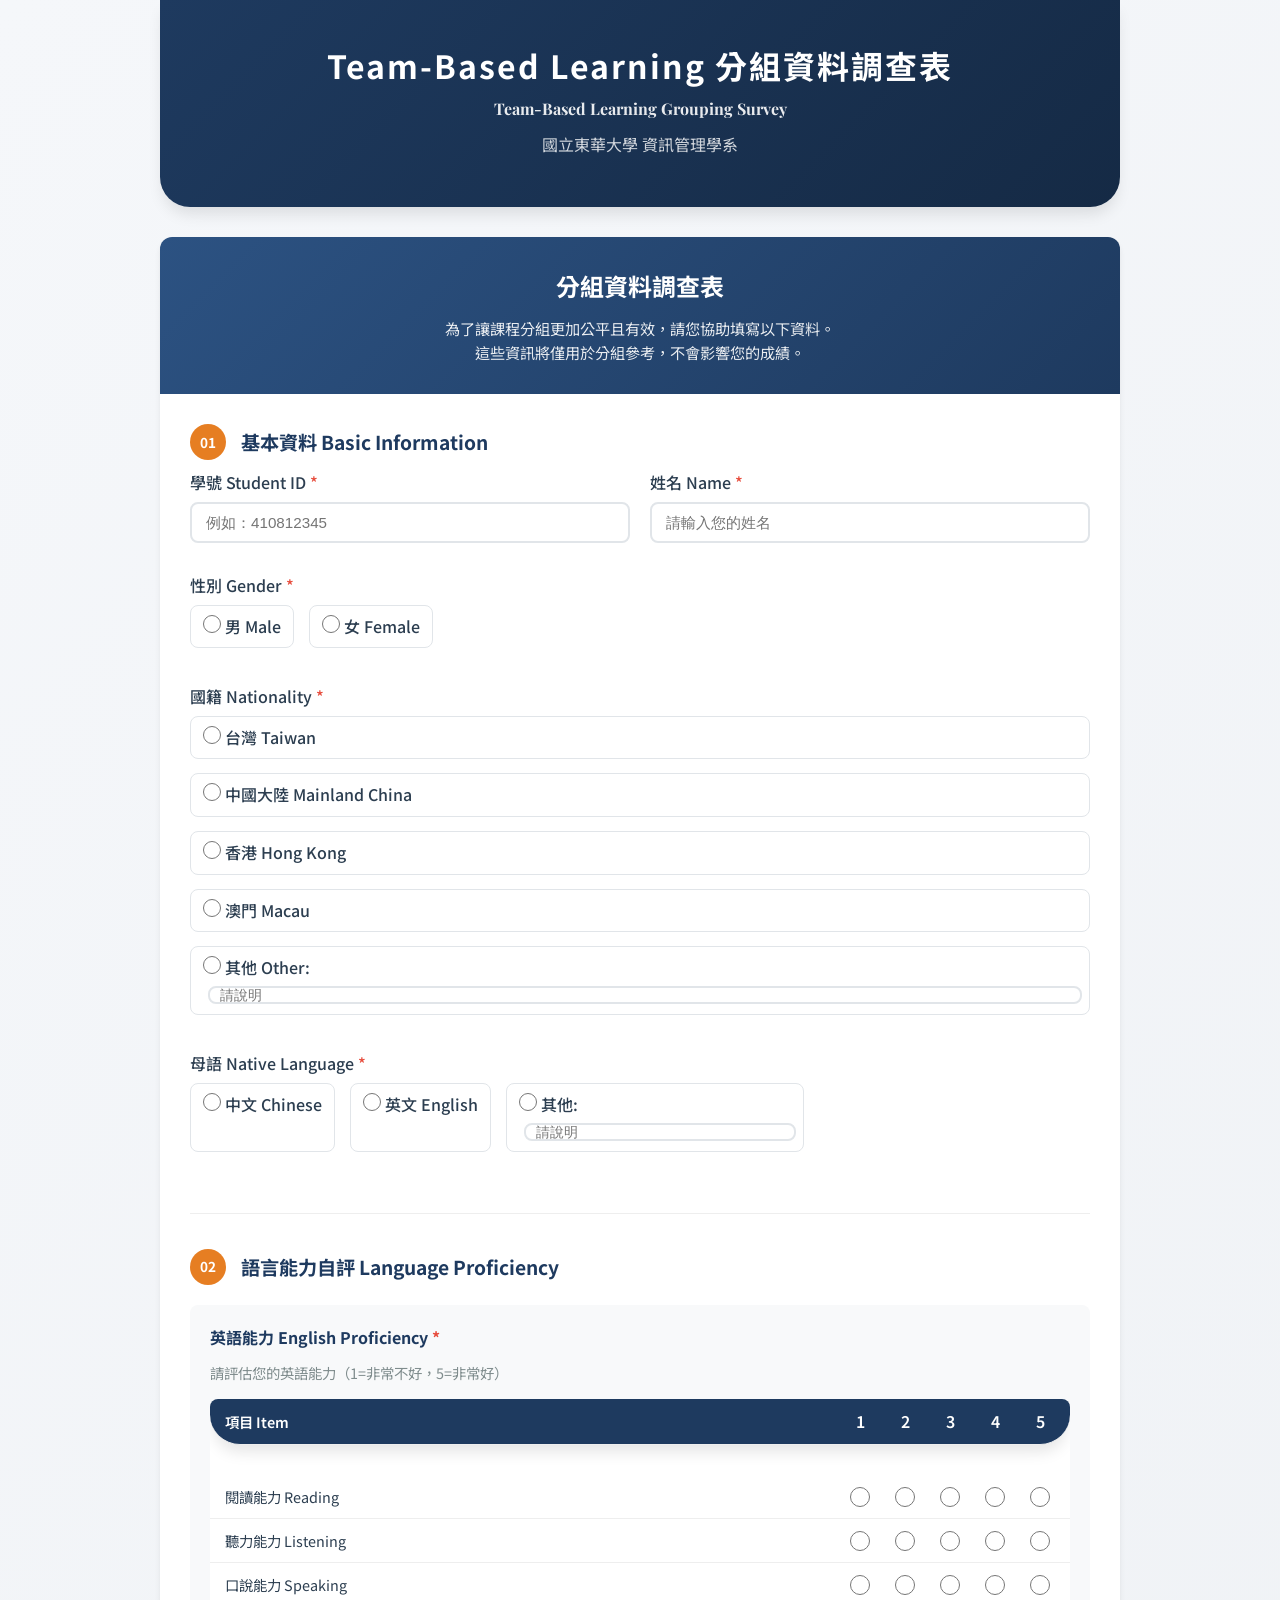
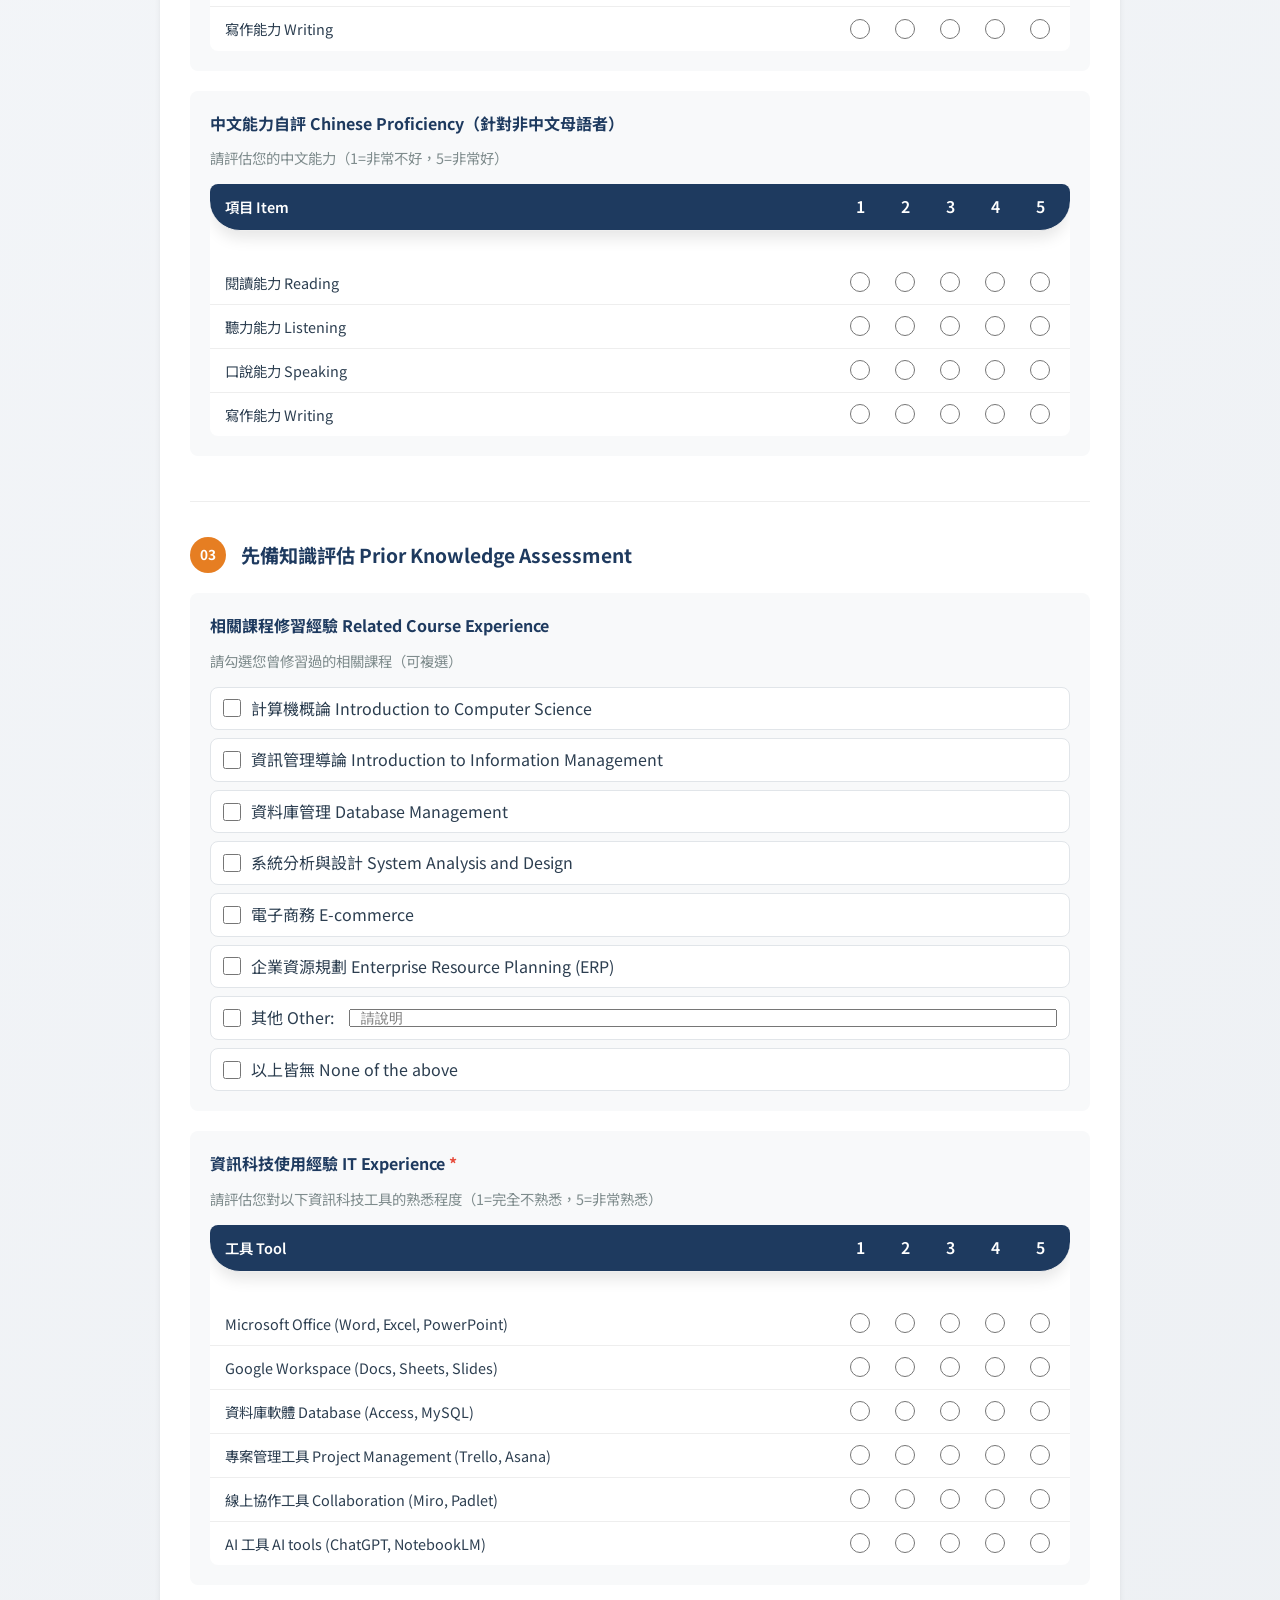
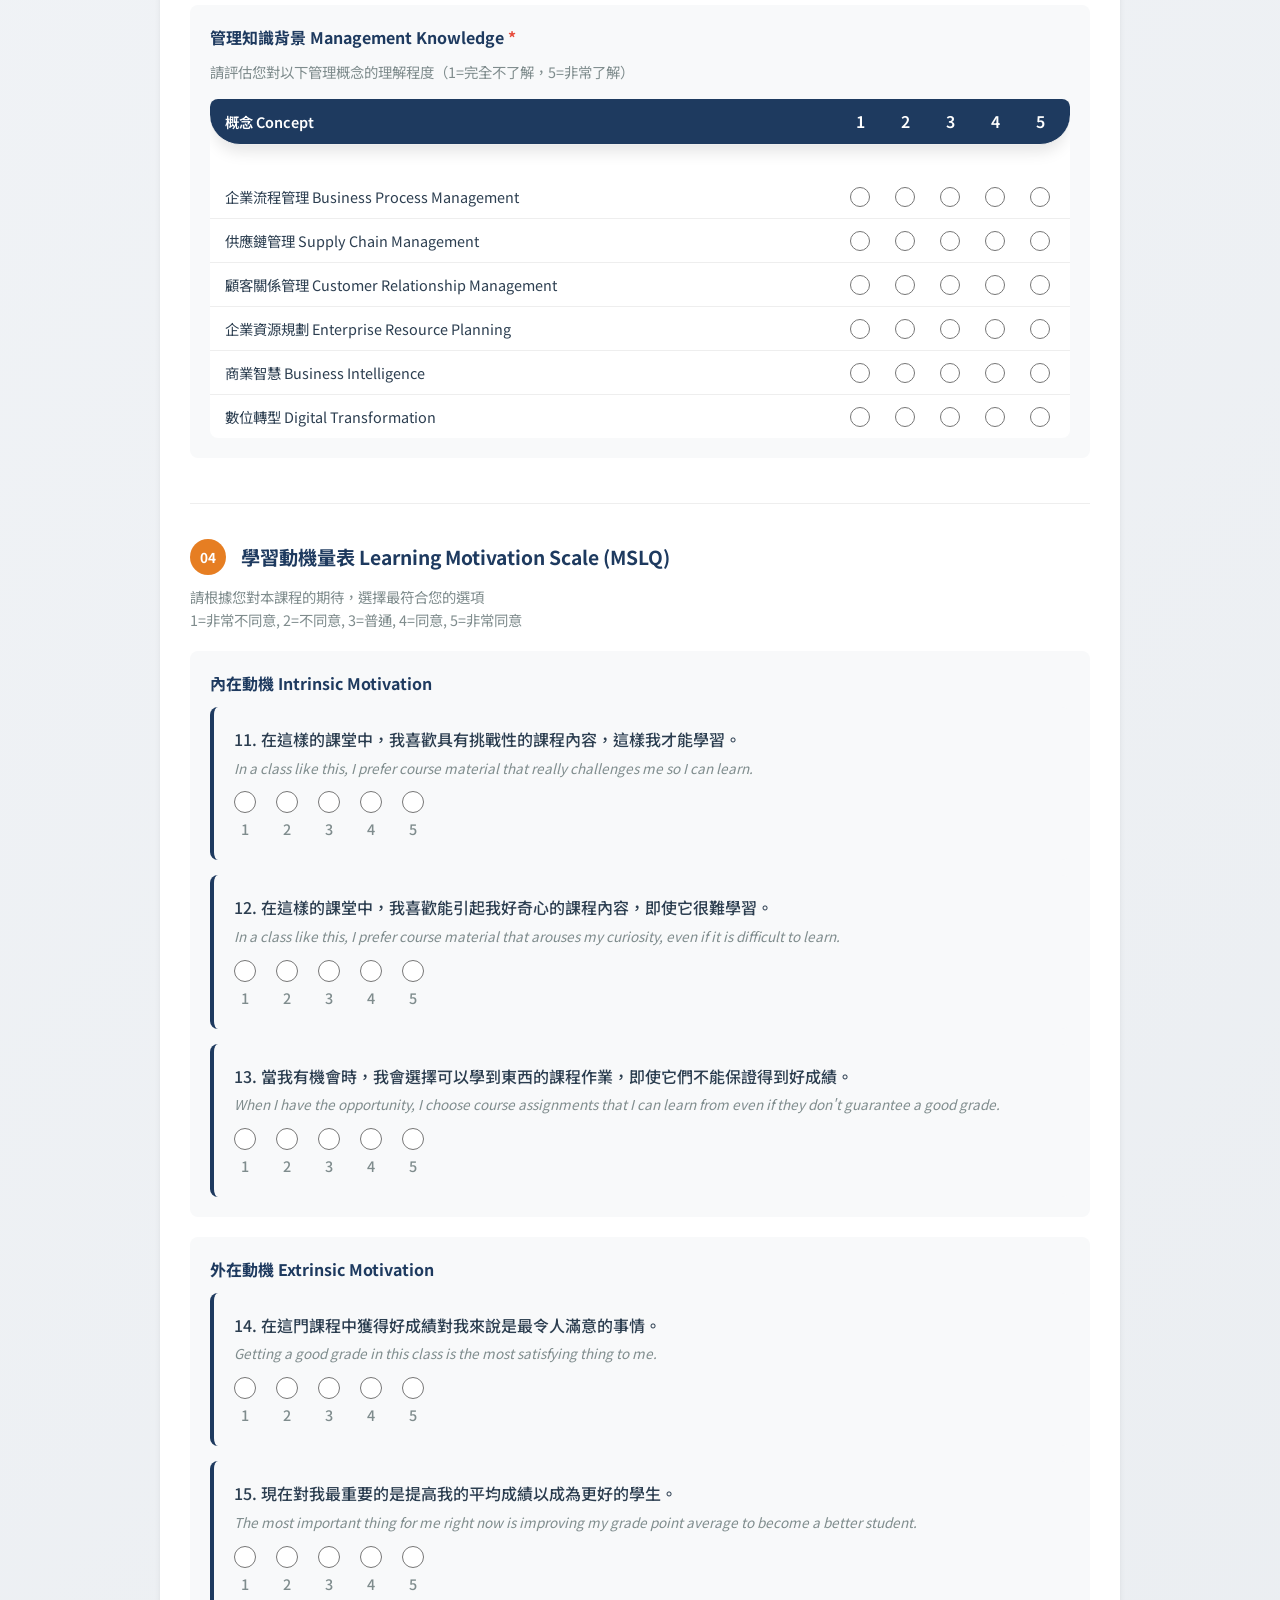
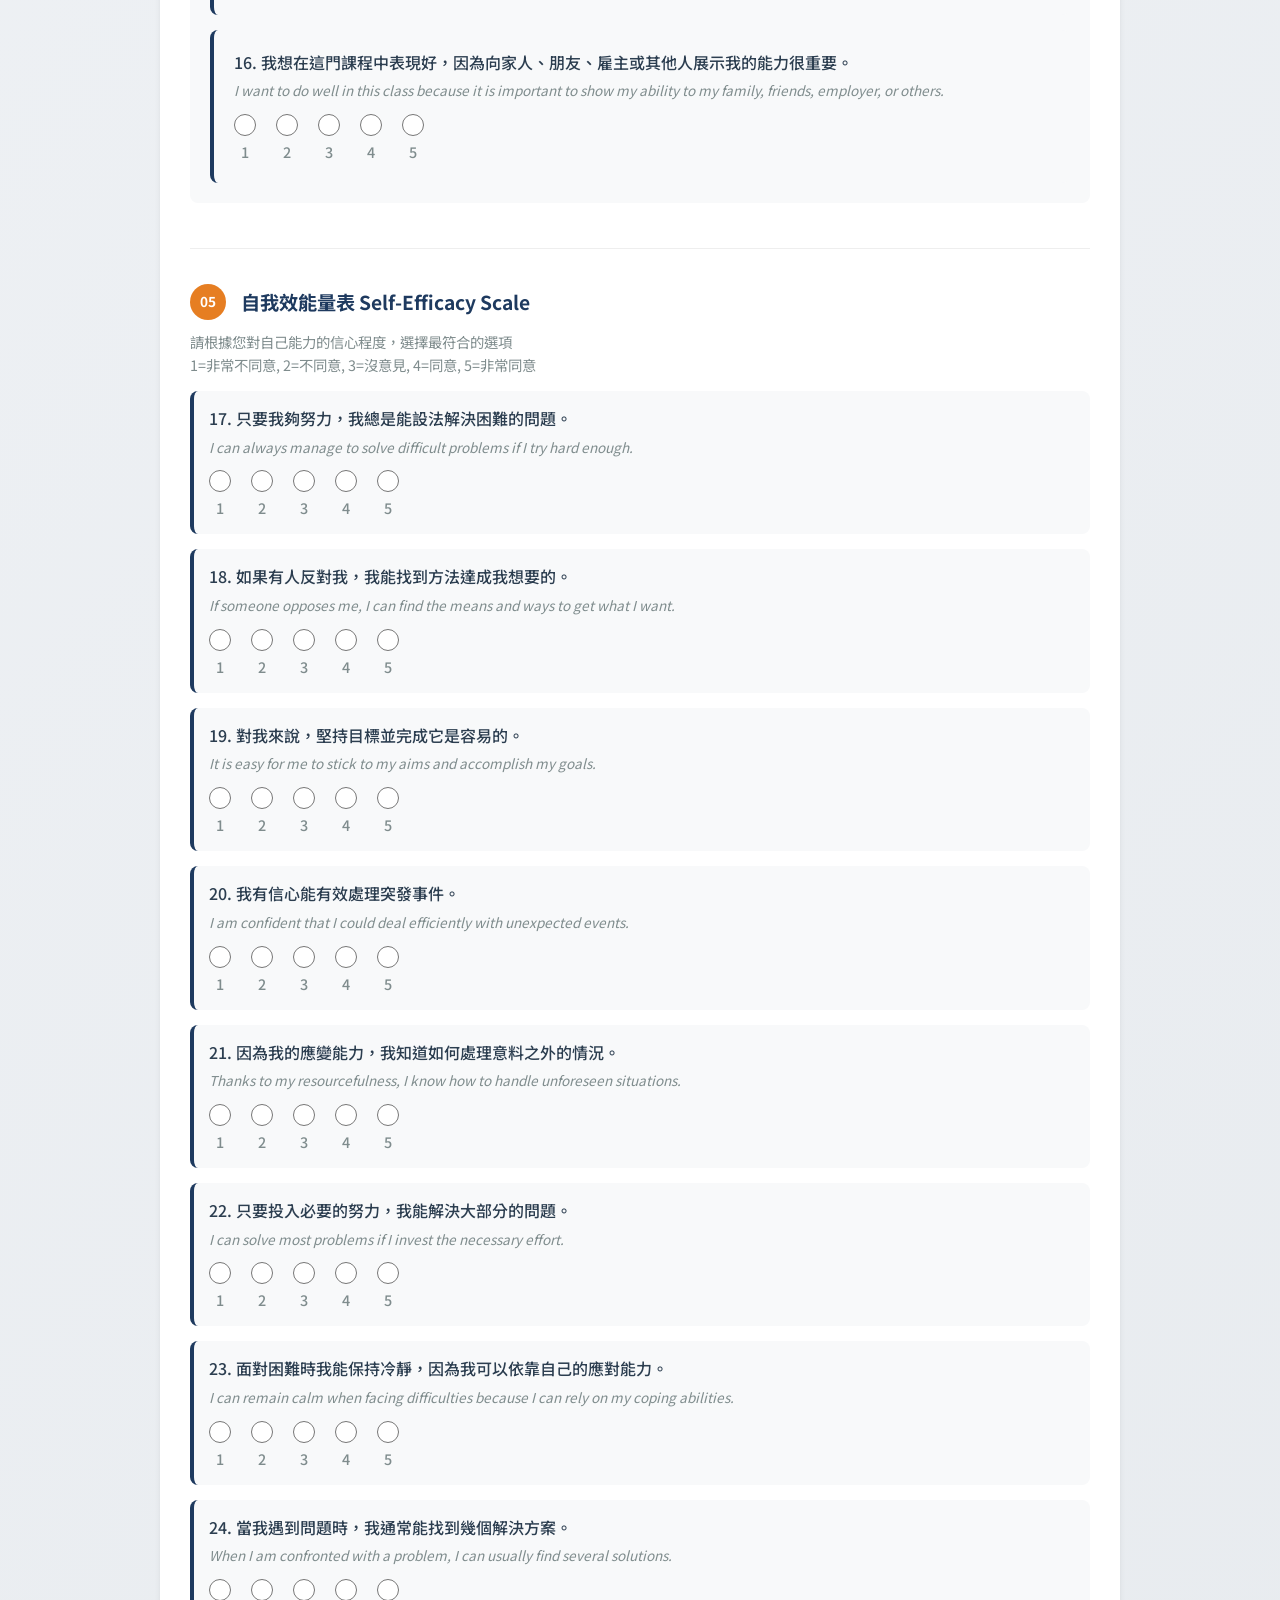
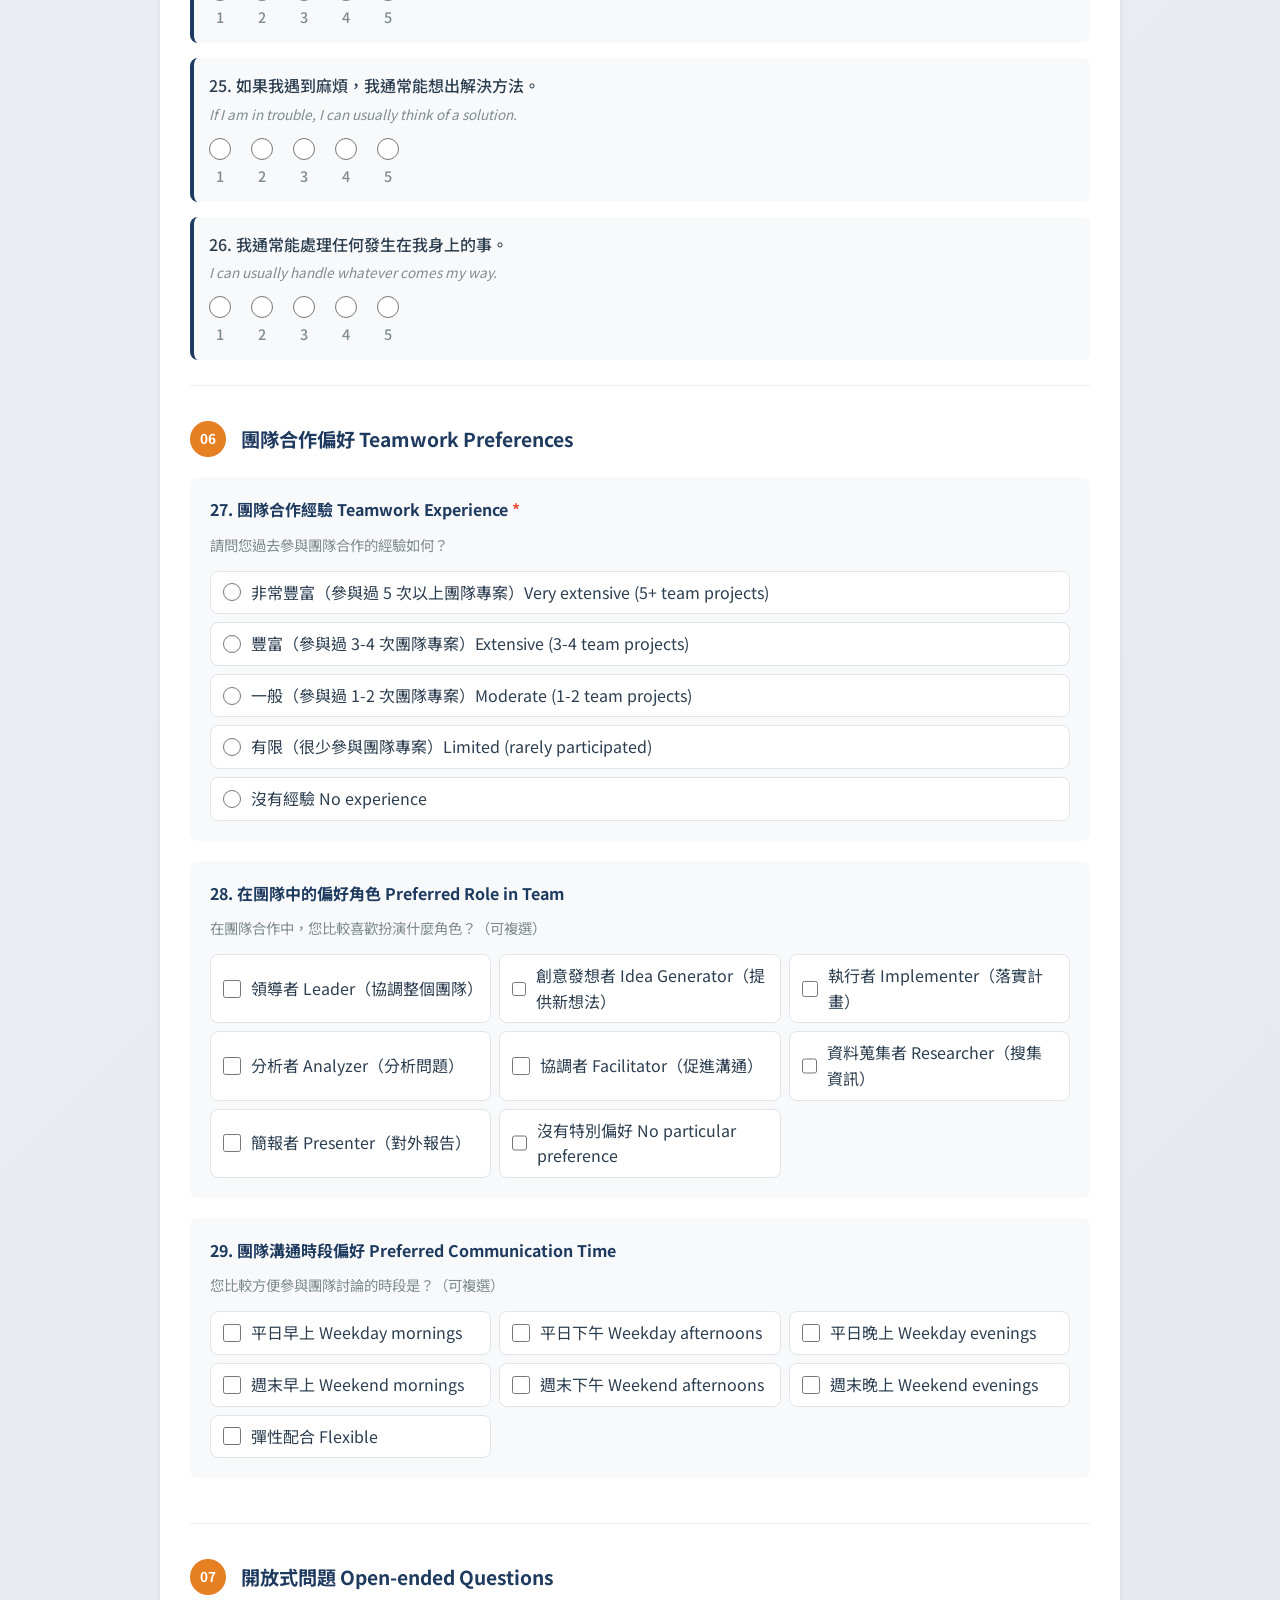
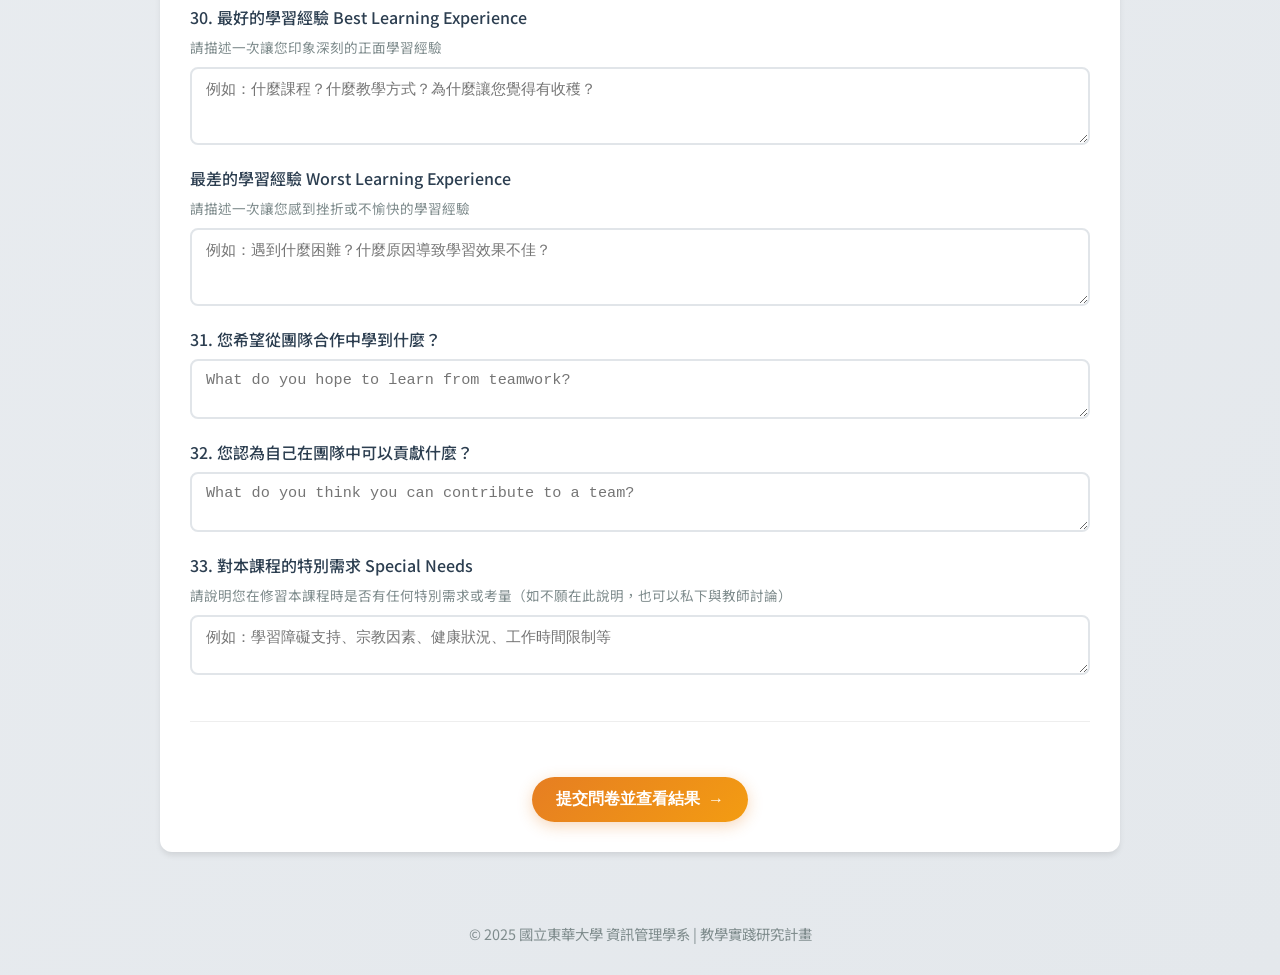
==== commit 2c5af378: "Add files via upload" ====
--- a/index.html
+++ b/index.html
@@ -75,14 +75,6 @@
                                         <input type="radio" name="gender" value="female">
                                         <span>女 Female</span>
                                     </label>
-                                    <label class="radio-option">
-                                        <input type="radio" name="gender" value="other">
-                                        <span>其他 Other</span>
-                                    </label>
-                                    <label class="radio-option">
-                                        <input type="radio" name="gender" value="prefer_not_say">
-                                        <span>不願透露</span>
-                                    </label>
                                 </div>
                             </div>
                         </div>
@@ -200,56 +192,52 @@
 
                         <div class="subsection" id="chineseProficiency">
                             <h4>中文能力自評 Chinese Proficiency（針對非中文母語者）</h4>
-                            <p class="section-desc">請評估您的中文能力（1=非常不好，5=非常好，N/A=不適用）</p>
+                            <p class="section-desc">請評估您的中文能力（1=非常不好，5=非常好）</p>
                             <div class="rating-table">
                                 <div class="rating-row header">
                                     <div class="rating-label">項目 Item</div>
-                                    <div class="rating-options with-na">
-                                        <span>1</span><span>2</span><span>3</span><span>4</span><span>5</span><span>N/A</span>
+                                    <div class="rating-options">
+                                        <span>1</span><span>2</span><span>3</span><span>4</span><span>5</span>
                                     </div>
                                 </div>
                                 <div class="rating-row">
                                     <div class="rating-label">閱讀能力 Reading</div>
-                                    <div class="rating-options with-na">
+                                    <div class="rating-options">
                                         <label><input type="radio" name="chnReading" value="1"></label>
                                         <label><input type="radio" name="chnReading" value="2"></label>
                                         <label><input type="radio" name="chnReading" value="3"></label>
                                         <label><input type="radio" name="chnReading" value="4"></label>
                                         <label><input type="radio" name="chnReading" value="5"></label>
-                                        <label><input type="radio" name="chnReading" value="na" checked></label>
                                     </div>
                                 </div>
                                 <div class="rating-row">
                                     <div class="rating-label">聽力能力 Listening</div>
-                                    <div class="rating-options with-na">
+                                    <div class="rating-options">
                                         <label><input type="radio" name="chnListening" value="1"></label>
                                         <label><input type="radio" name="chnListening" value="2"></label>
                                         <label><input type="radio" name="chnListening" value="3"></label>
                                         <label><input type="radio" name="chnListening" value="4"></label>
                                         <label><input type="radio" name="chnListening" value="5"></label>
-                                        <label><input type="radio" name="chnListening" value="na" checked></label>
                                     </div>
                                 </div>
                                 <div class="rating-row">
                                     <div class="rating-label">口說能力 Speaking</div>
-                                    <div class="rating-options with-na">
+                                    <div class="rating-options">
                                         <label><input type="radio" name="chnSpeaking" value="1"></label>
                                         <label><input type="radio" name="chnSpeaking" value="2"></label>
                                         <label><input type="radio" name="chnSpeaking" value="3"></label>
                                         <label><input type="radio" name="chnSpeaking" value="4"></label>
                                         <label><input type="radio" name="chnSpeaking" value="5"></label>
-                                        <label><input type="radio" name="chnSpeaking" value="na" checked></label>
                                     </div>
                                 </div>
                                 <div class="rating-row">
                                     <div class="rating-label">寫作能力 Writing</div>
-                                    <div class="rating-options with-na">
+                                    <div class="rating-options">
                                         <label><input type="radio" name="chnWriting" value="1"></label>
                                         <label><input type="radio" name="chnWriting" value="2"></label>
                                         <label><input type="radio" name="chnWriting" value="3"></label>
                                         <label><input type="radio" name="chnWriting" value="4"></label>
                                         <label><input type="radio" name="chnWriting" value="5"></label>
-                                        <label><input type="radio" name="chnWriting" value="na" checked></label>
                                     </div>
                                 </div>
                             </div>
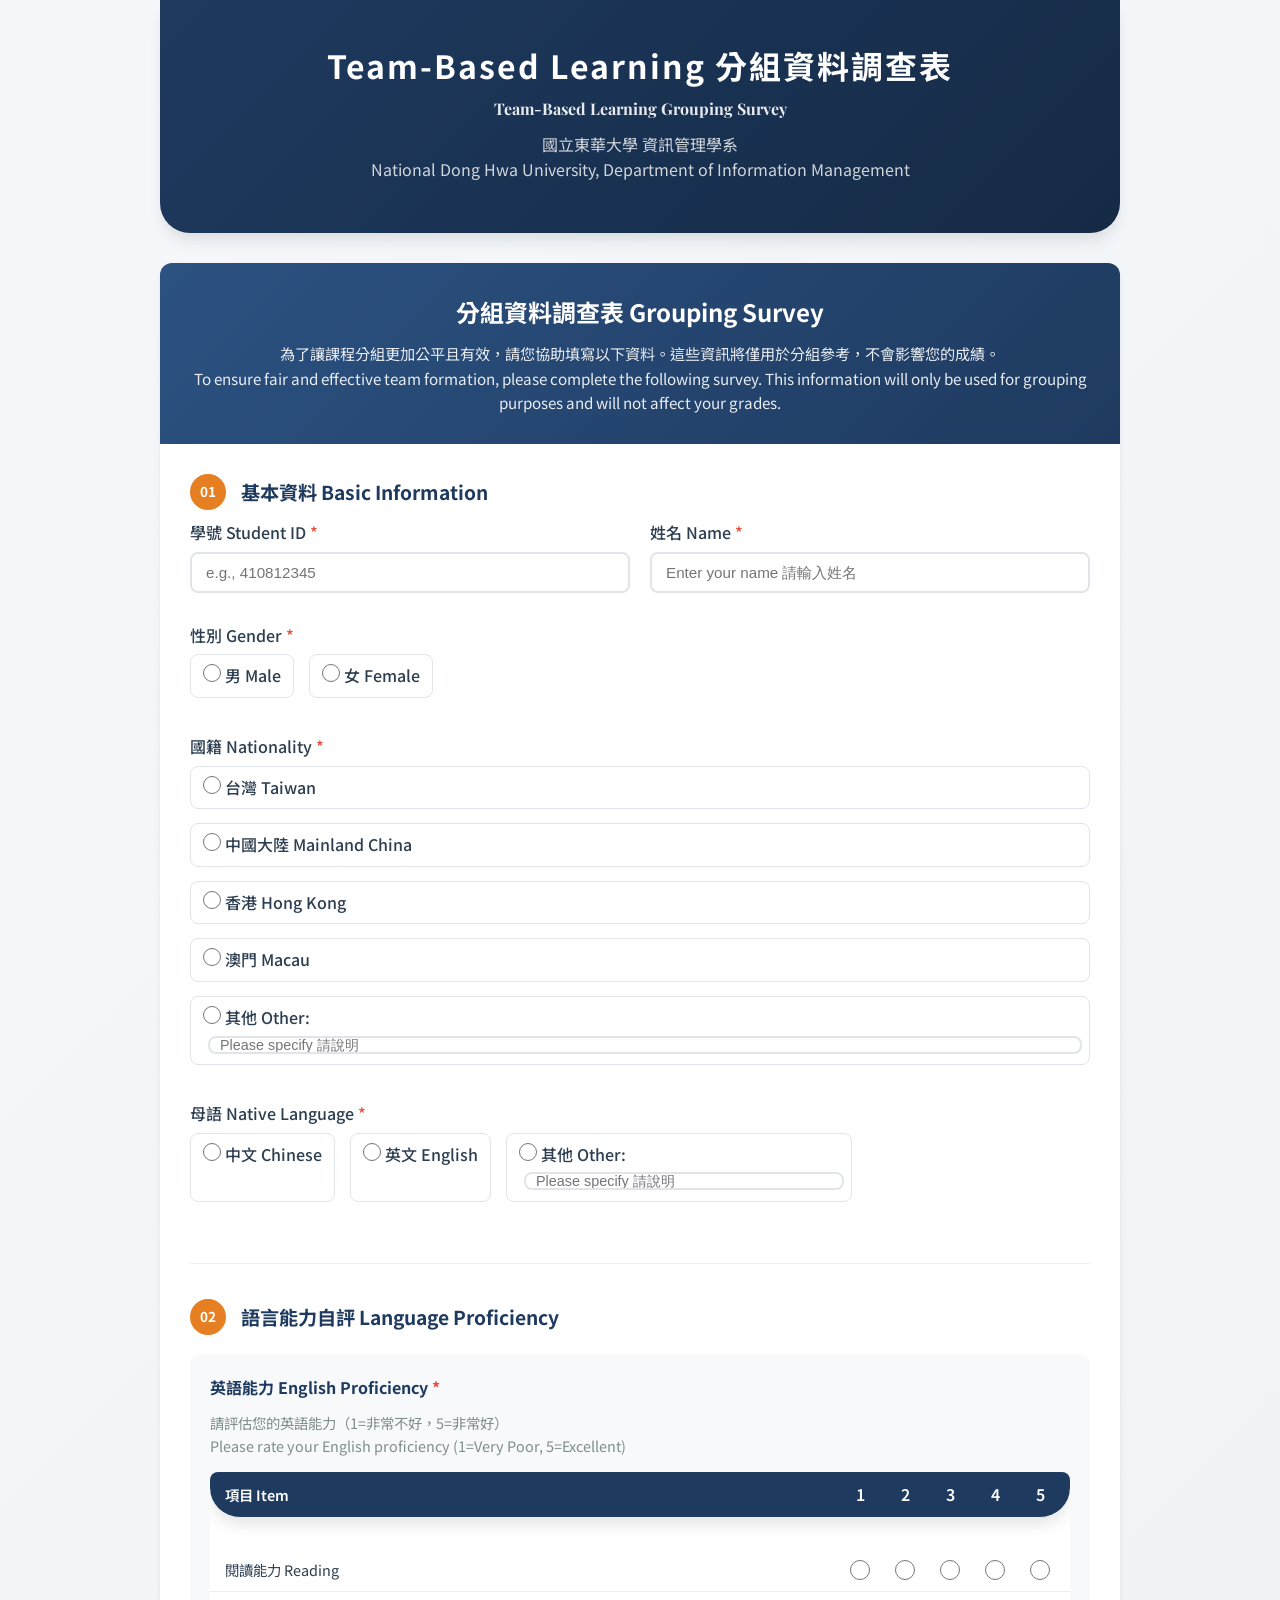
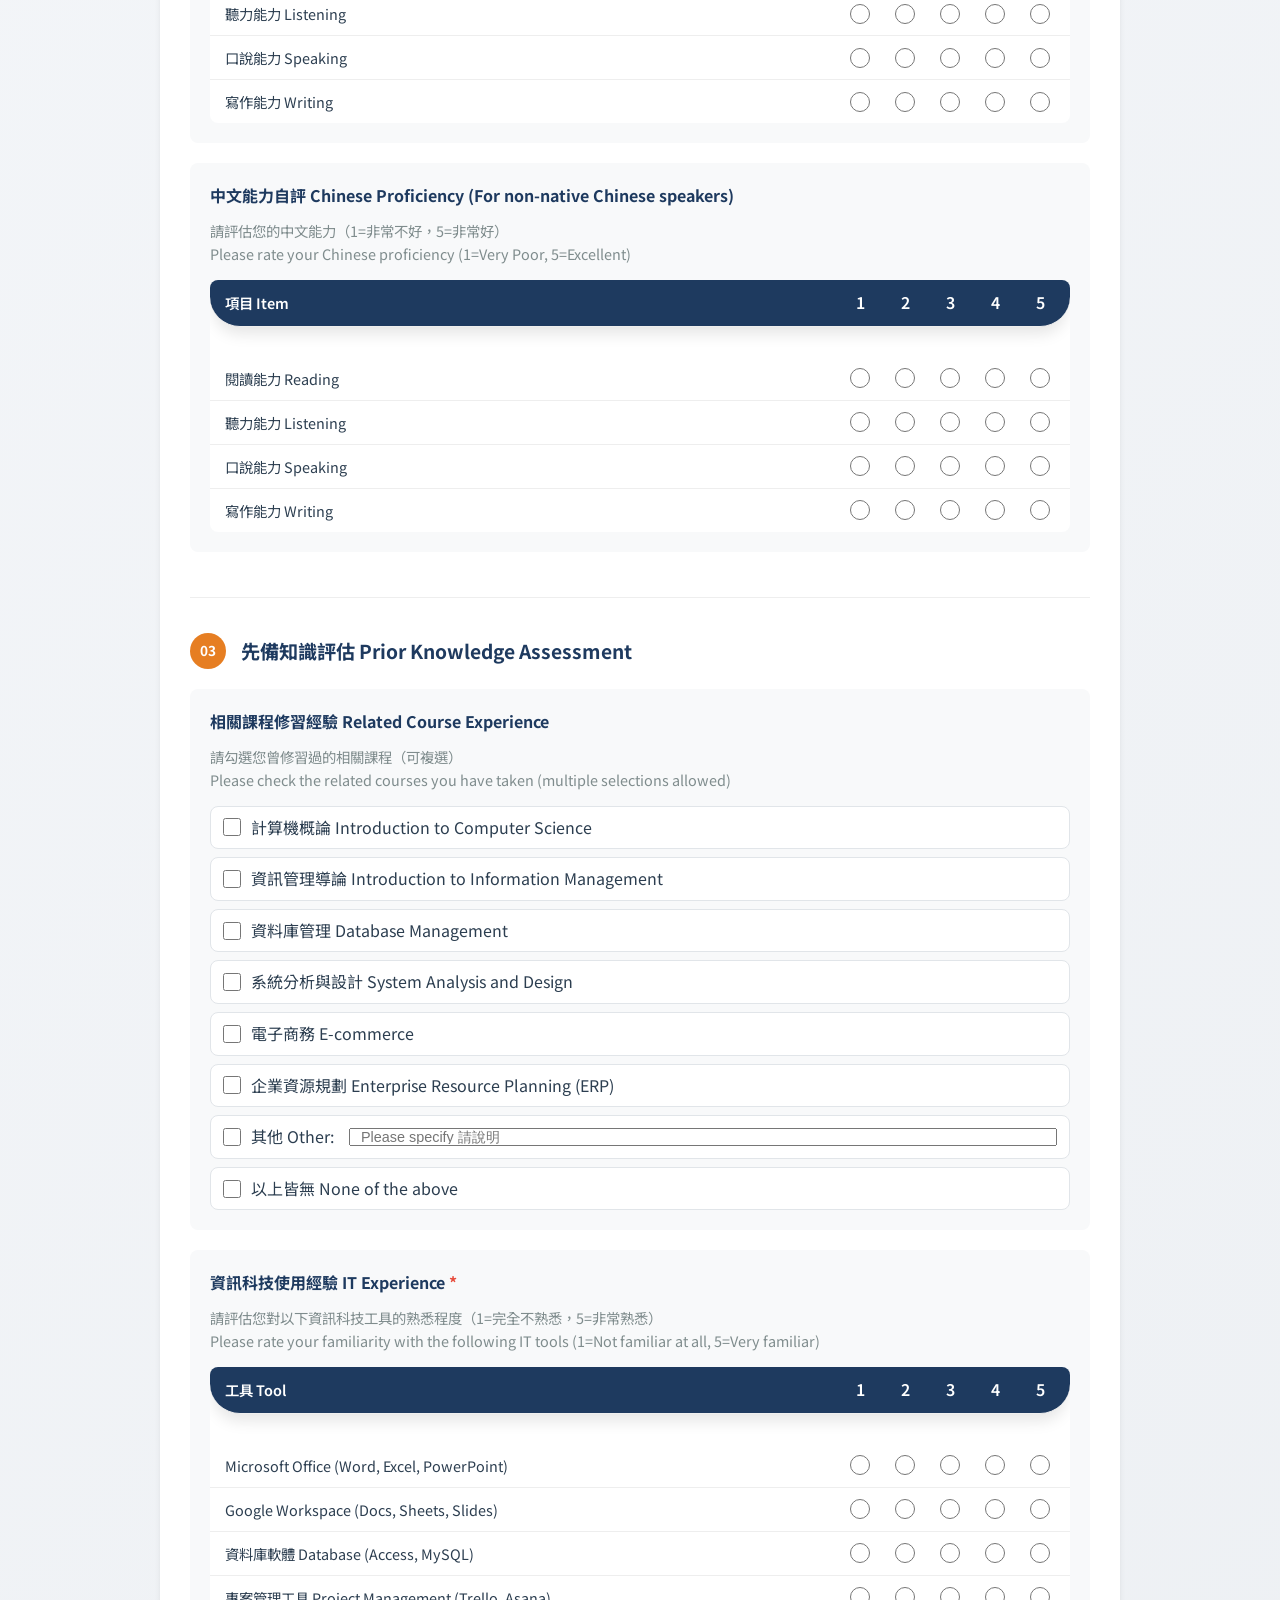
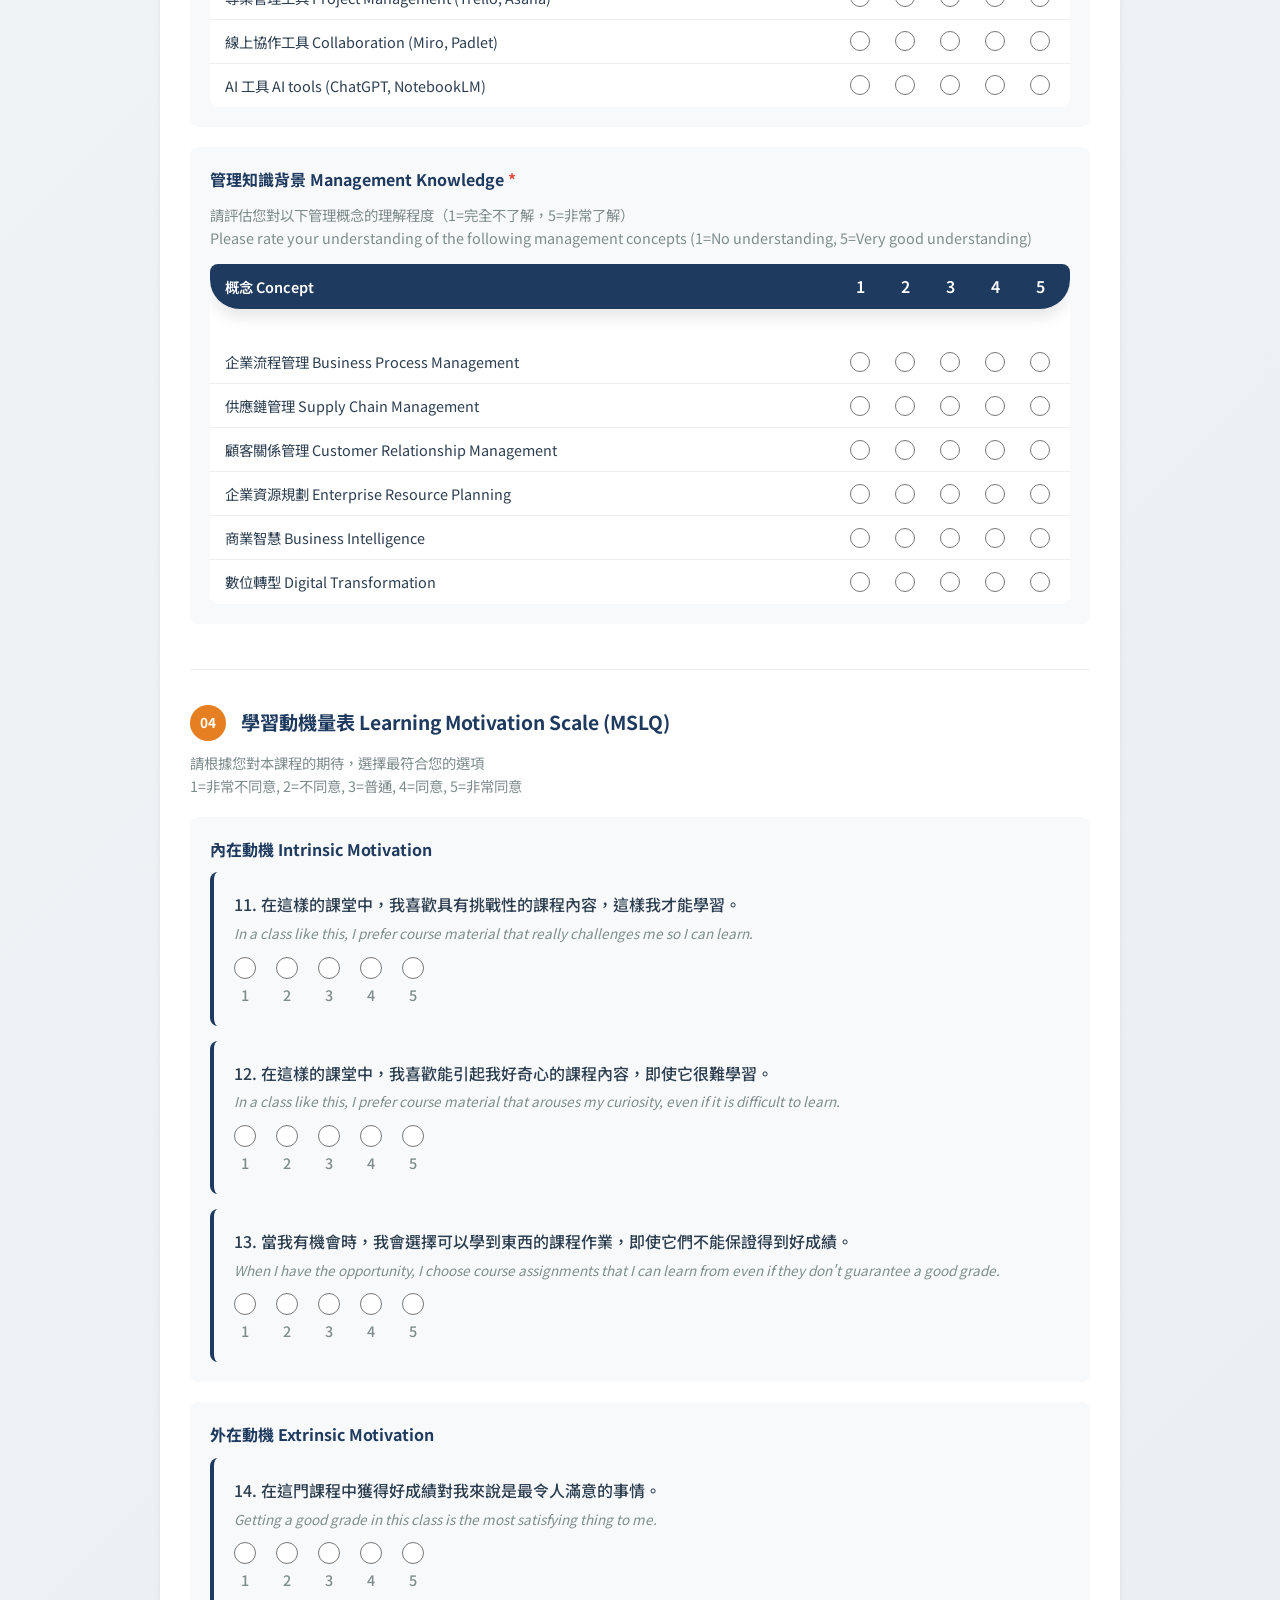
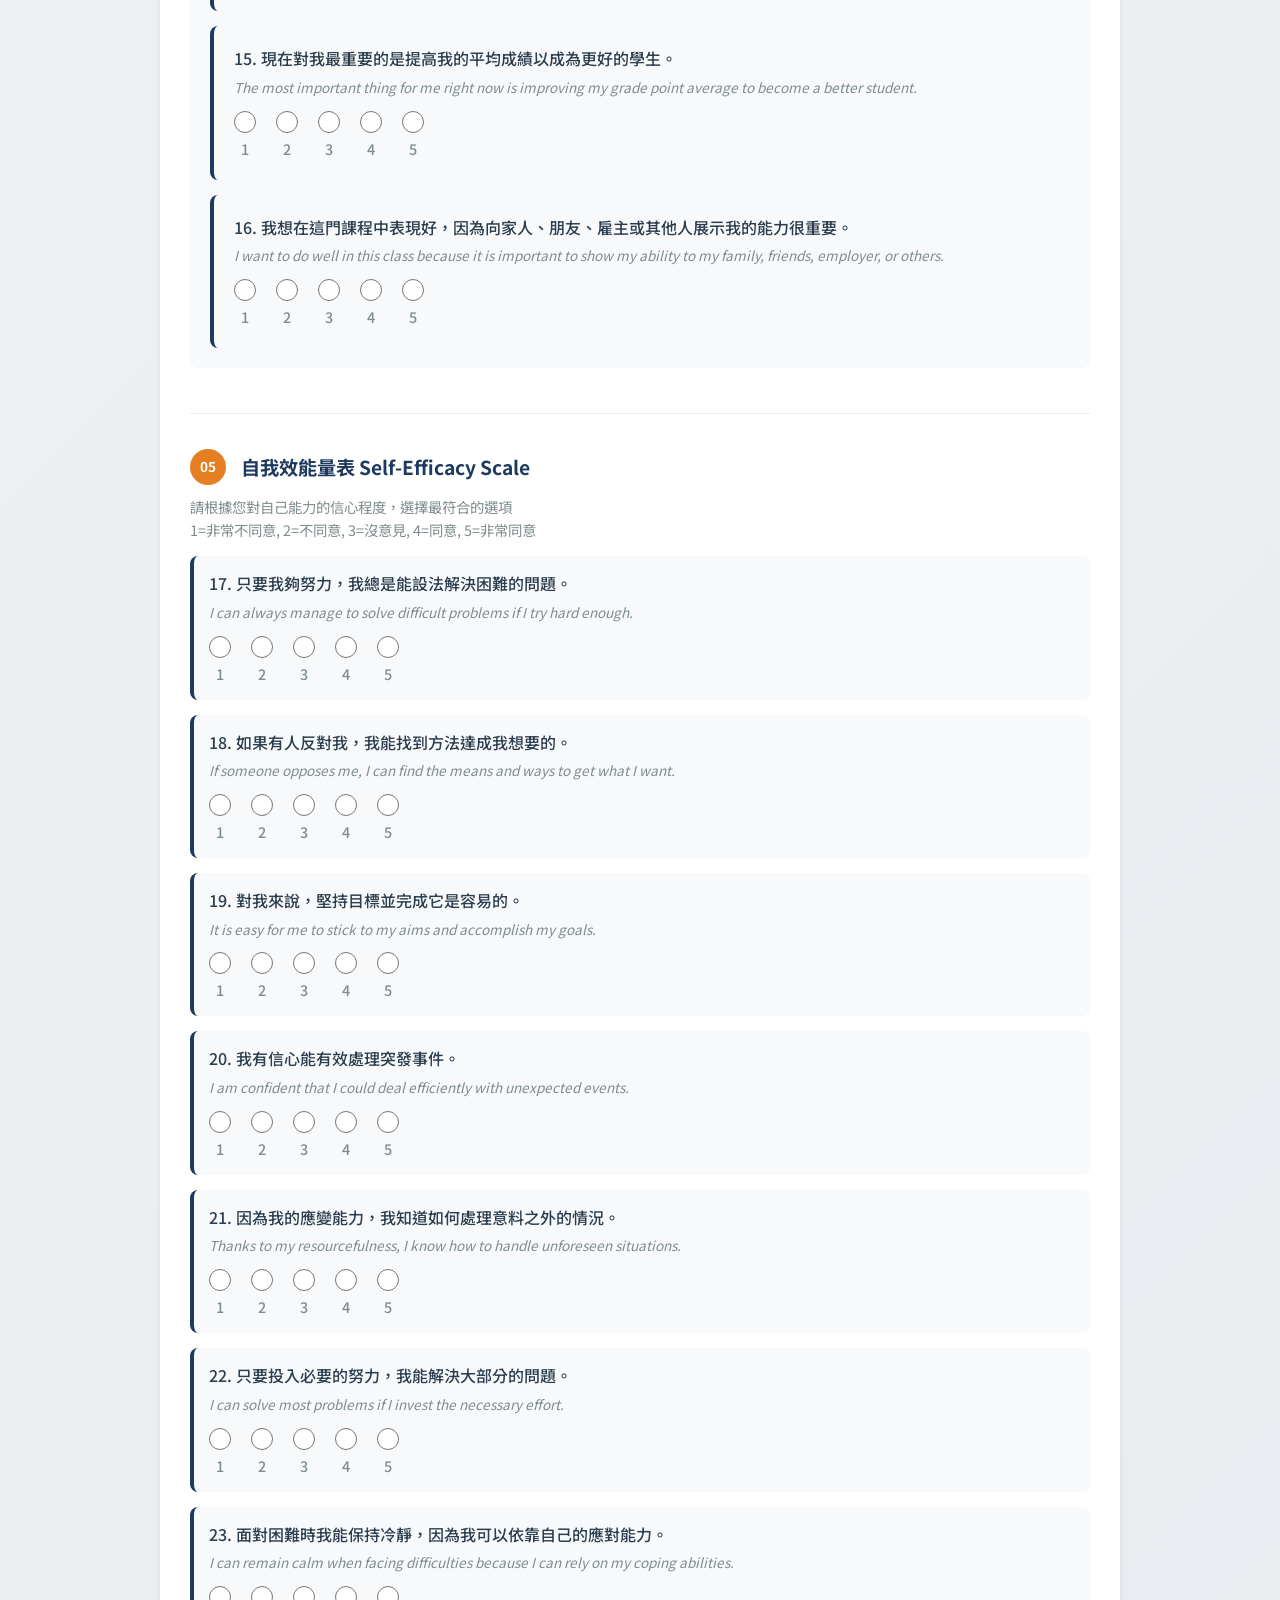
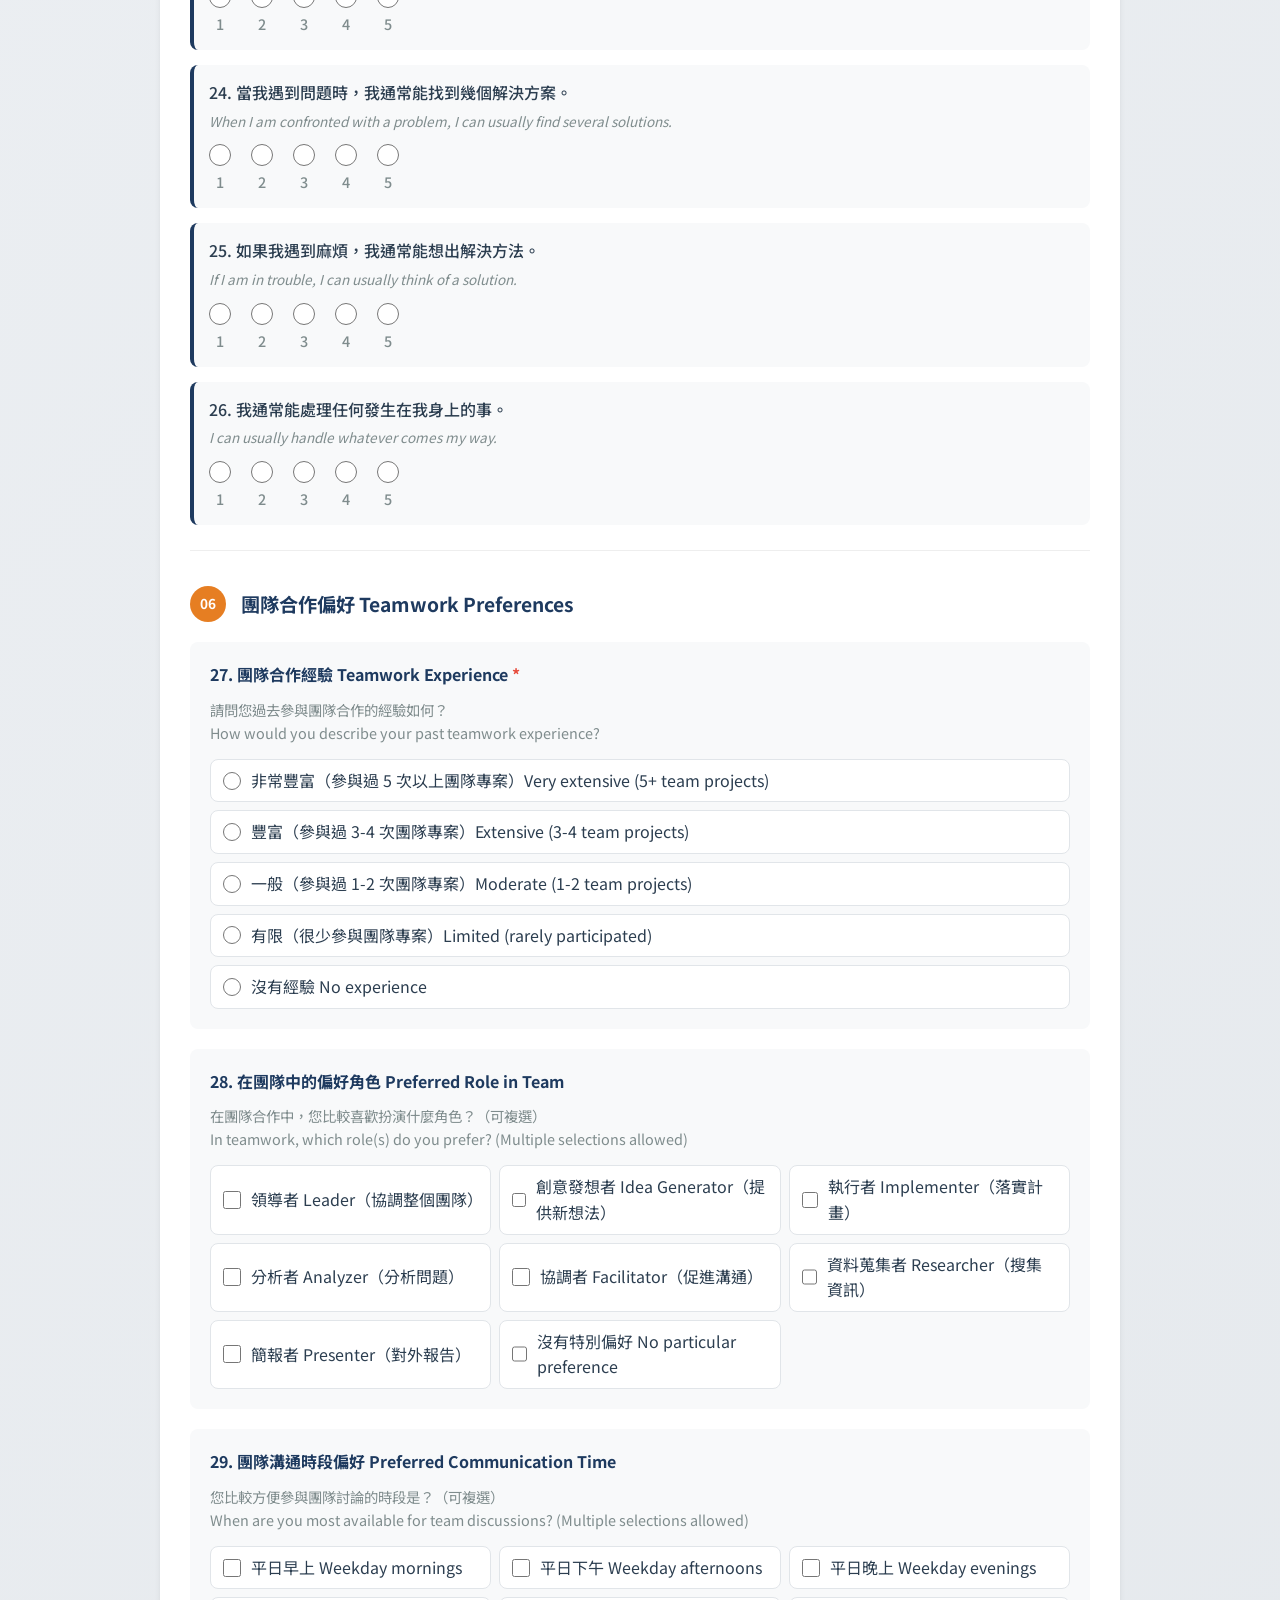
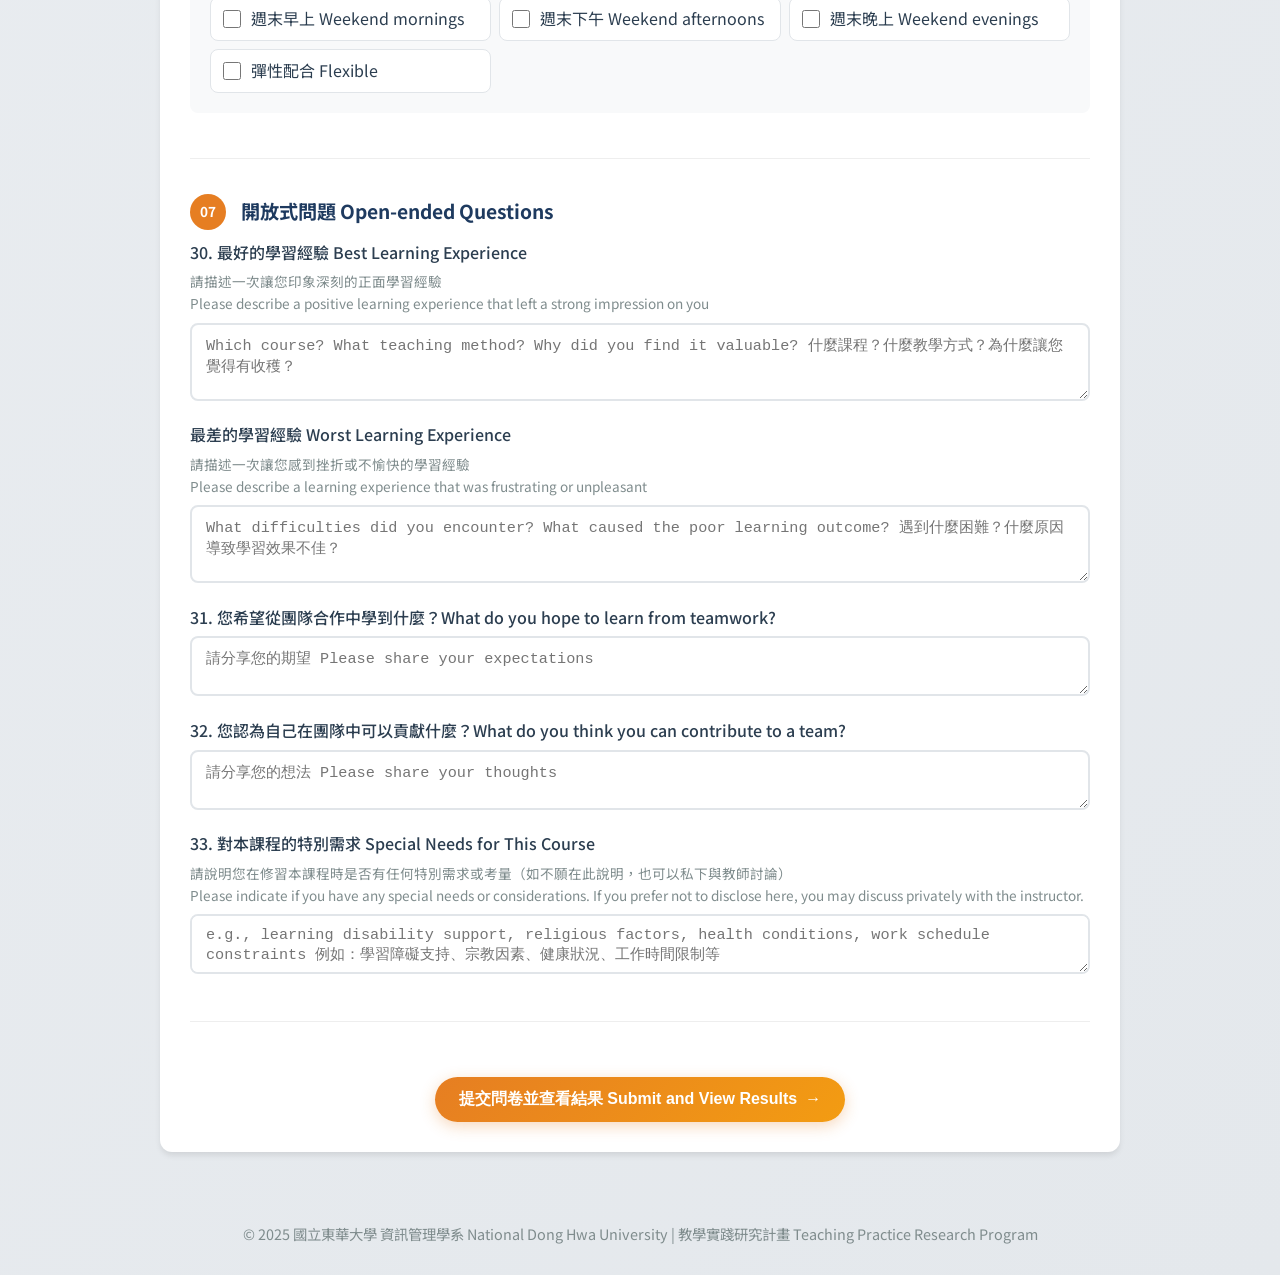
==== commit 23a05697: "Add files via upload" ====
--- a/index.html
+++ b/index.html
@@ -18,7 +18,7 @@
                     <span class="title-zh">Team-Based Learning 分組資料調查表</span>
                     <span class="title-en">Team-Based Learning Grouping Survey</span>
                 </h1>
-                <p class="subtitle">國立東華大學 資訊管理學系</p>
+                <p class="subtitle">國立東華大學 資訊管理學系<br>National Dong Hwa University, Department of Information Management</p>
             </div>
             <!-- Hidden admin access -->
             <nav id="navTabs" class="nav-tabs hidden">
@@ -37,10 +37,10 @@
         <section id="questionnaire" class="section active">
             <div class="card questionnaire-card">
                 <div class="card-header">
-                    <h2>分組資料調查表</h2>
+                    <h2>分組資料調查表 Grouping Survey</h2>
                     <p class="card-subtitle">
-                        為了讓課程分組更加公平且有效，請您協助填寫以下資料。<br>
-                        這些資訊將僅用於分組參考，不會影響您的成績。
+                        為了讓課程分組更加公平且有效，請您協助填寫以下資料。這些資訊將僅用於分組參考，不會影響您的成績。<br>
+                        <span class="subtitle-en">To ensure fair and effective team formation, please complete the following survey. This information will only be used for grouping purposes and will not affect your grades.</span>
                     </p>
                 </div>
 
@@ -55,11 +55,11 @@
                         <div class="form-row">
                             <div class="form-group">
                                 <label for="studentId">學號 Student ID <span class="required">*</span></label>
-                                <input type="text" id="studentId" name="studentId" required placeholder="例如：410812345">
+                                <input type="text" id="studentId" name="studentId" required placeholder="e.g., 410812345">
                             </div>
                             <div class="form-group">
                                 <label for="studentName">姓名 Name <span class="required">*</span></label>
-                                <input type="text" id="studentName" name="studentName" required placeholder="請輸入您的姓名">
+                                <input type="text" id="studentName" name="studentName" required placeholder="Enter your name 請輸入姓名">
                             </div>
                         </div>
 
@@ -102,7 +102,7 @@
                                     <label class="radio-option other-option">
                                         <input type="radio" name="nationality" value="other">
                                         <span>其他 Other:</span>
-                                        <input type="text" name="nationalityOther" class="inline-input" placeholder="請說明">
+                                        <input type="text" name="nationalityOther" class="inline-input" placeholder="Please specify 請說明">
                                     </label>
                                 </div>
                             </div>
@@ -122,8 +122,8 @@
                                     </label>
                                     <label class="radio-option other-option">
                                         <input type="radio" name="nativeLanguage" value="other">
-                                        <span>其他:</span>
-                                        <input type="text" name="nativeLanguageOther" class="inline-input" placeholder="請說明">
+                                        <span>其他 Other:</span>
+                                        <input type="text" name="nativeLanguageOther" class="inline-input" placeholder="Please specify 請說明">
                                     </label>
                                 </div>
                             </div>
@@ -139,7 +139,7 @@
                         
                         <div class="subsection">
                             <h4>英語能力 English Proficiency <span class="required">*</span></h4>
-                            <p class="section-desc">請評估您的英語能力（1=非常不好，5=非常好）</p>
+                            <p class="section-desc">請評估您的英語能力（1=非常不好，5=非常好）<br>Please rate your English proficiency (1=Very Poor, 5=Excellent)</p>
                             <div class="rating-table">
                                 <div class="rating-row header">
                                     <div class="rating-label">項目 Item</div>
@@ -191,8 +191,8 @@
                         </div>
 
                         <div class="subsection" id="chineseProficiency">
-                            <h4>中文能力自評 Chinese Proficiency（針對非中文母語者）</h4>
-                            <p class="section-desc">請評估您的中文能力（1=非常不好，5=非常好）</p>
+                            <h4>中文能力自評 Chinese Proficiency (For non-native Chinese speakers)</h4>
+                            <p class="section-desc">請評估您的中文能力（1=非常不好，5=非常好）<br>Please rate your Chinese proficiency (1=Very Poor, 5=Excellent)</p>
                             <div class="rating-table">
                                 <div class="rating-row header">
                                     <div class="rating-label">項目 Item</div>
@@ -253,7 +253,7 @@
 
                         <div class="subsection">
                             <h4>相關課程修習經驗 Related Course Experience</h4>
-                            <p class="section-desc">請勾選您曾修習過的相關課程（可複選）</p>
+                            <p class="section-desc">請勾選您曾修習過的相關課程（可複選）<br>Please check the related courses you have taken (multiple selections allowed)</p>
                             <div class="checkbox-group">
                                 <label class="checkbox-option">
                                     <input type="checkbox" name="courses" value="intro_cs">
@@ -282,7 +282,7 @@
                                 <label class="checkbox-option other-option">
                                     <input type="checkbox" name="courses" value="other">
                                     <span>其他 Other:</span>
-                                    <input type="text" name="coursesOther" class="inline-input" placeholder="請說明">
+                                    <input type="text" name="coursesOther" class="inline-input" placeholder="Please specify 請說明">
                                 </label>
                                 <label class="checkbox-option">
                                     <input type="checkbox" name="courses" value="none" id="coursesNone">
@@ -293,7 +293,7 @@
 
                         <div class="subsection">
                             <h4>資訊科技使用經驗 IT Experience <span class="required">*</span></h4>
-                            <p class="section-desc">請評估您對以下資訊科技工具的熟悉程度（1=完全不熟悉，5=非常熟悉）</p>
+                            <p class="section-desc">請評估您對以下資訊科技工具的熟悉程度（1=完全不熟悉，5=非常熟悉）<br>Please rate your familiarity with the following IT tools (1=Not familiar at all, 5=Very familiar)</p>
                             <div class="rating-table">
                                 <div class="rating-row header">
                                     <div class="rating-label">工具 Tool</div>
@@ -366,7 +366,7 @@
 
                         <div class="subsection">
                             <h4>管理知識背景 Management Knowledge <span class="required">*</span></h4>
-                            <p class="section-desc">請評估您對以下管理概念的理解程度（1=完全不了解，5=非常了解）</p>
+                            <p class="section-desc">請評估您對以下管理概念的理解程度（1=完全不了解，5=非常了解）<br>Please rate your understanding of the following management concepts (1=No understanding, 5=Very good understanding)</p>
                             <div class="rating-table">
                                 <div class="rating-row header">
                                     <div class="rating-label">概念 Concept</div>
@@ -662,7 +662,7 @@
 
                         <div class="subsection">
                             <h4>27. 團隊合作經驗 Teamwork Experience <span class="required">*</span></h4>
-                            <p class="section-desc">請問您過去參與團隊合作的經驗如何？</p>
+                            <p class="section-desc">請問您過去參與團隊合作的經驗如何？<br>How would you describe your past teamwork experience?</p>
                             <div class="radio-group">
                                 <label class="radio-option">
                                     <input type="radio" name="teamExp" value="5" required>
@@ -689,7 +689,7 @@
 
                         <div class="subsection">
                             <h4>28. 在團隊中的偏好角色 Preferred Role in Team</h4>
-                            <p class="section-desc">在團隊合作中，您比較喜歡扮演什麼角色？（可複選）</p>
+                            <p class="section-desc">在團隊合作中，您比較喜歡扮演什麼角色？（可複選）<br>In teamwork, which role(s) do you prefer? (Multiple selections allowed)</p>
                             <div class="checkbox-group two-columns">
                                 <label class="checkbox-option">
                                     <input type="checkbox" name="teamRole" value="leader">
@@ -728,7 +728,7 @@
 
                         <div class="subsection">
                             <h4>29. 團隊溝通時段偏好 Preferred Communication Time</h4>
-                            <p class="section-desc">您比較方便參與團隊討論的時段是？（可複選）</p>
+                            <p class="section-desc">您比較方便參與團隊討論的時段是？（可複選）<br>When are you most available for team discussions? (Multiple selections allowed)</p>
                             <div class="checkbox-group two-columns">
                                 <label class="checkbox-option">
                                     <input type="checkbox" name="teamTime" value="weekday_morning">
@@ -771,41 +771,41 @@
 
                         <div class="form-group">
                             <label for="bestExperience">30. 最好的學習經驗 Best Learning Experience</label>
-                            <p class="field-desc">請描述一次讓您印象深刻的正面學習經驗</p>
+                            <p class="field-desc">請描述一次讓您印象深刻的正面學習經驗<br>Please describe a positive learning experience that left a strong impression on you</p>
                             <textarea id="bestExperience" name="bestExperience" rows="3" 
-                                placeholder="例如：什麼課程？什麼教學方式？為什麼讓您覺得有收穫？"></textarea>
+                                placeholder="Which course? What teaching method? Why did you find it valuable? 什麼課程？什麼教學方式？為什麼讓您覺得有收穫？"></textarea>
                         </div>
 
                         <div class="form-group">
                             <label for="worstExperience">最差的學習經驗 Worst Learning Experience</label>
-                            <p class="field-desc">請描述一次讓您感到挫折或不愉快的學習經驗</p>
+                            <p class="field-desc">請描述一次讓您感到挫折或不愉快的學習經驗<br>Please describe a learning experience that was frustrating or unpleasant</p>
                             <textarea id="worstExperience" name="worstExperience" rows="3" 
-                                placeholder="例如：遇到什麼困難？什麼原因導致學習效果不佳？"></textarea>
+                                placeholder="What difficulties did you encounter? What caused the poor learning outcome? 遇到什麼困難？什麼原因導致學習效果不佳？"></textarea>
                         </div>
 
                         <div class="form-group">
-                            <label for="teamLearning">31. 您希望從團隊合作中學到什麼？</label>
+                            <label for="teamLearning">31. 您希望從團隊合作中學到什麼？What do you hope to learn from teamwork?</label>
                             <textarea id="teamLearning" name="teamLearning" rows="2" 
-                                placeholder="What do you hope to learn from teamwork?"></textarea>
+                                placeholder="請分享您的期望 Please share your expectations"></textarea>
                         </div>
 
                         <div class="form-group">
-                            <label for="teamContribution">32. 您認為自己在團隊中可以貢獻什麼？</label>
+                            <label for="teamContribution">32. 您認為自己在團隊中可以貢獻什麼？What do you think you can contribute to a team?</label>
                             <textarea id="teamContribution" name="teamContribution" rows="2" 
-                                placeholder="What do you think you can contribute to a team?"></textarea>
+                                placeholder="請分享您的想法 Please share your thoughts"></textarea>
                         </div>
 
                         <div class="form-group">
-                            <label for="specialNeeds">33. 對本課程的特別需求 Special Needs</label>
-                            <p class="field-desc">請說明您在修習本課程時是否有任何特別需求或考量（如不願在此說明，也可以私下與教師討論）</p>
+                            <label for="specialNeeds">33. 對本課程的特別需求 Special Needs for This Course</label>
+                            <p class="field-desc">請說明您在修習本課程時是否有任何特別需求或考量（如不願在此說明，也可以私下與教師討論）<br>Please indicate if you have any special needs or considerations. If you prefer not to disclose here, you may discuss privately with the instructor.</p>
                             <textarea id="specialNeeds" name="specialNeeds" rows="2" 
-                                placeholder="例如：學習障礙支持、宗教因素、健康狀況、工作時間限制等"></textarea>
+                                placeholder="e.g., learning disability support, religious factors, health conditions, work schedule constraints 例如：學習障礙支持、宗教因素、健康狀況、工作時間限制等"></textarea>
                         </div>
                     </div>
 
                     <div class="form-actions">
                         <button type="submit" class="btn btn-primary" id="submitBtn">
-                            <span>提交問卷並查看結果</span>
+                            <span>提交問卷並查看結果 Submit and View Results</span>
                             <span class="btn-icon">→</span>
                         </button>
                     </div>
@@ -814,7 +814,7 @@
                 <!-- Loading Overlay -->
                 <div id="loadingOverlay" class="loading-overlay hidden">
                     <div class="loading-spinner"></div>
-                    <p>正在分析您的資料...</p>
+                    <p>正在分析您的資料... Analyzing your data...</p>
                 </div>
             </div>
 
@@ -823,8 +823,8 @@
                 <div class="results-card">
                     <div class="results-header">
                         <div class="success-icon">✓</div>
-                        <h2>問卷提交成功！</h2>
-                        <p>感謝您的參與，以下是您的學習者類型分析</p>
+                        <h2>問卷提交成功！Survey Submitted Successfully!</h2>
+                        <p>感謝您的參與，以下是您的學習者類型分析<br>Thank you for your participation. Below is your learner profile analysis.</p>
                     </div>
 
                     <div class="profile-summary">
@@ -836,7 +836,7 @@
                         <!-- Learning Profile Card -->
                         <div class="result-card">
                             <div class="result-icon">📚</div>
-                            <h4>先備知識程度</h4>
+                            <h4>先備知識程度 Prior Knowledge</h4>
                             <div class="result-meter">
                                 <div class="meter-fill" id="knowledgeMeter"></div>
                             </div>
@@ -847,7 +847,7 @@
                         <!-- IT Skills Card -->
                         <div class="result-card">
                             <div class="result-icon">💻</div>
-                            <h4>資訊科技能力</h4>
+                            <h4>資訊科技能力 IT Skills</h4>
                             <div class="result-meter">
                                 <div class="meter-fill" id="itMeter"></div>
                             </div>
@@ -858,7 +858,7 @@
                         <!-- Motivation Card -->
                         <div class="result-card">
                             <div class="result-icon">🎯</div>
-                            <h4>學習動機類型</h4>
+                            <h4>學習動機類型 Motivation Type</h4>
                             <div class="motivation-type" id="motivationType">
                                 <span class="type-badge intrinsic">內在導向</span>
                             </div>
@@ -868,7 +868,7 @@
                         <!-- Self-Efficacy Card -->
                         <div class="result-card">
                             <div class="result-icon">💪</div>
-                            <h4>自我效能感</h4>
+                            <h4>自我效能感 Self-Efficacy</h4>
                             <div class="result-meter">
                                 <div class="meter-fill" id="efficacyMeter"></div>
                             </div>
@@ -879,7 +879,7 @@
                         <!-- Team Role Card -->
                         <div class="result-card wide">
                             <div class="result-icon">👥</div>
-                            <h4>您的團隊角色傾向</h4>
+                            <h4>您的團隊角色傾向 Your Team Role Preferences</h4>
                             <div class="team-roles" id="teamRoles">
                                 <!-- Will be populated dynamically -->
                             </div>
@@ -888,7 +888,7 @@
                         <!-- Language Profile Card -->
                         <div class="result-card wide">
                             <div class="result-icon">🌍</div>
-                            <h4>語言能力概況</h4>
+                            <h4>語言能力概況 Language Proficiency</h4>
                             <div class="language-bars" id="languageBars">
                                 <!-- Will be populated dynamically -->
                             </div>
@@ -896,15 +896,15 @@
                     </div>
 
                     <div class="results-note">
-                        <p>💡 <strong>說明：</strong>此分析結果僅供參考，將用於協助教師進行公平且有效的分組。最終分組結果將於課堂上公布。</p>
+                        <p>💡 <strong>說明 Note：</strong>此分析結果僅供參考，將用於協助教師進行公平且有效的分組。最終分組結果將於課堂上公布。<br>This analysis is for reference only and will be used to assist the instructor in fair and effective team formation. Final grouping results will be announced in class.</p>
                     </div>
 
                     <div class="results-actions">
                         <button class="btn btn-secondary" onclick="window.print()">
-                            <span>🖨️</span> 列印結果
+                            <span>🖨️</span> 列印結果 Print
                         </button>
                         <button class="btn btn-primary" onclick="location.reload()">
-                            <span>📝</span> 填寫新問卷
+                            <span>📝</span> 填寫新問卷 New Survey
                         </button>
                     </div>
                 </div>
@@ -1051,7 +1051,7 @@
         </section>
 
         <footer class="footer">
-            <p>© 2025 國立東華大學 資訊管理學系 | 教學實踐研究計畫</p>
+            <p>© 2025 國立東華大學 資訊管理學系 National Dong Hwa University | 教學實踐研究計畫 Teaching Practice Research Program</p>
         </footer>
     </div>
 
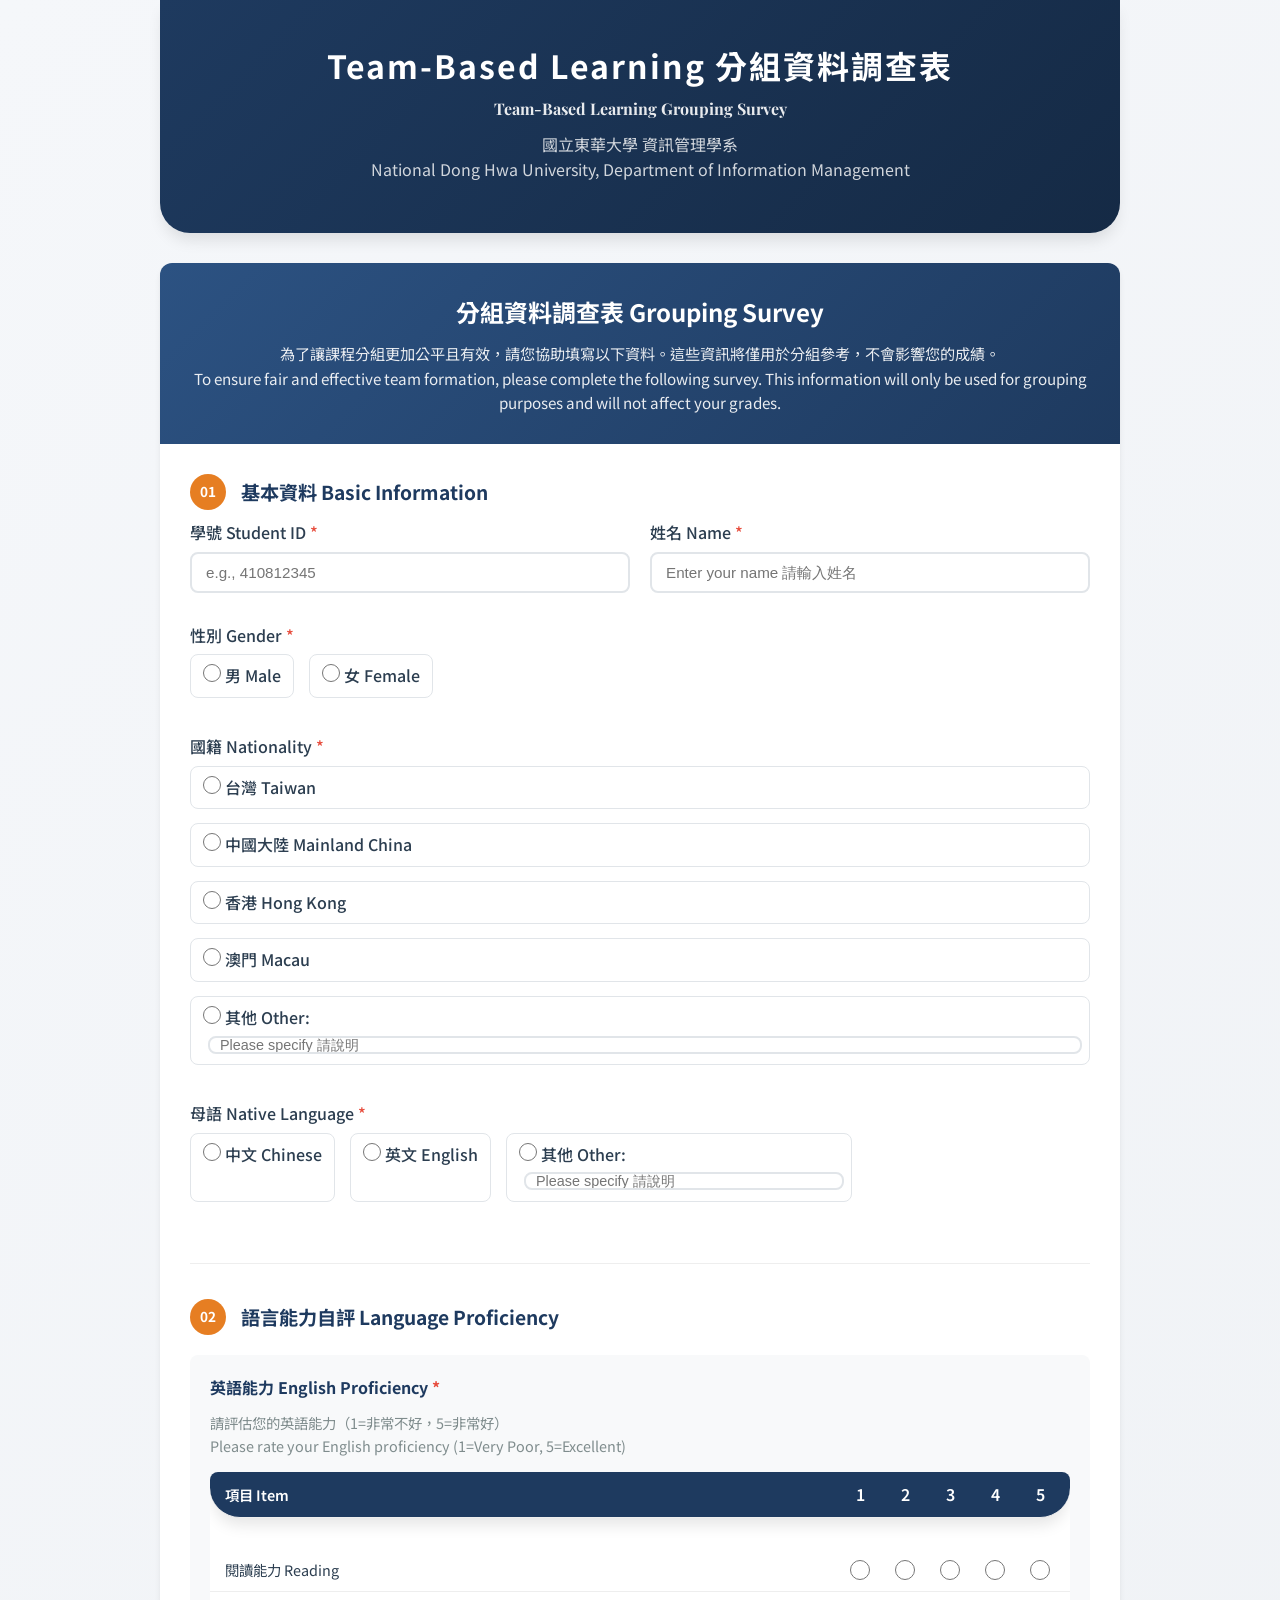
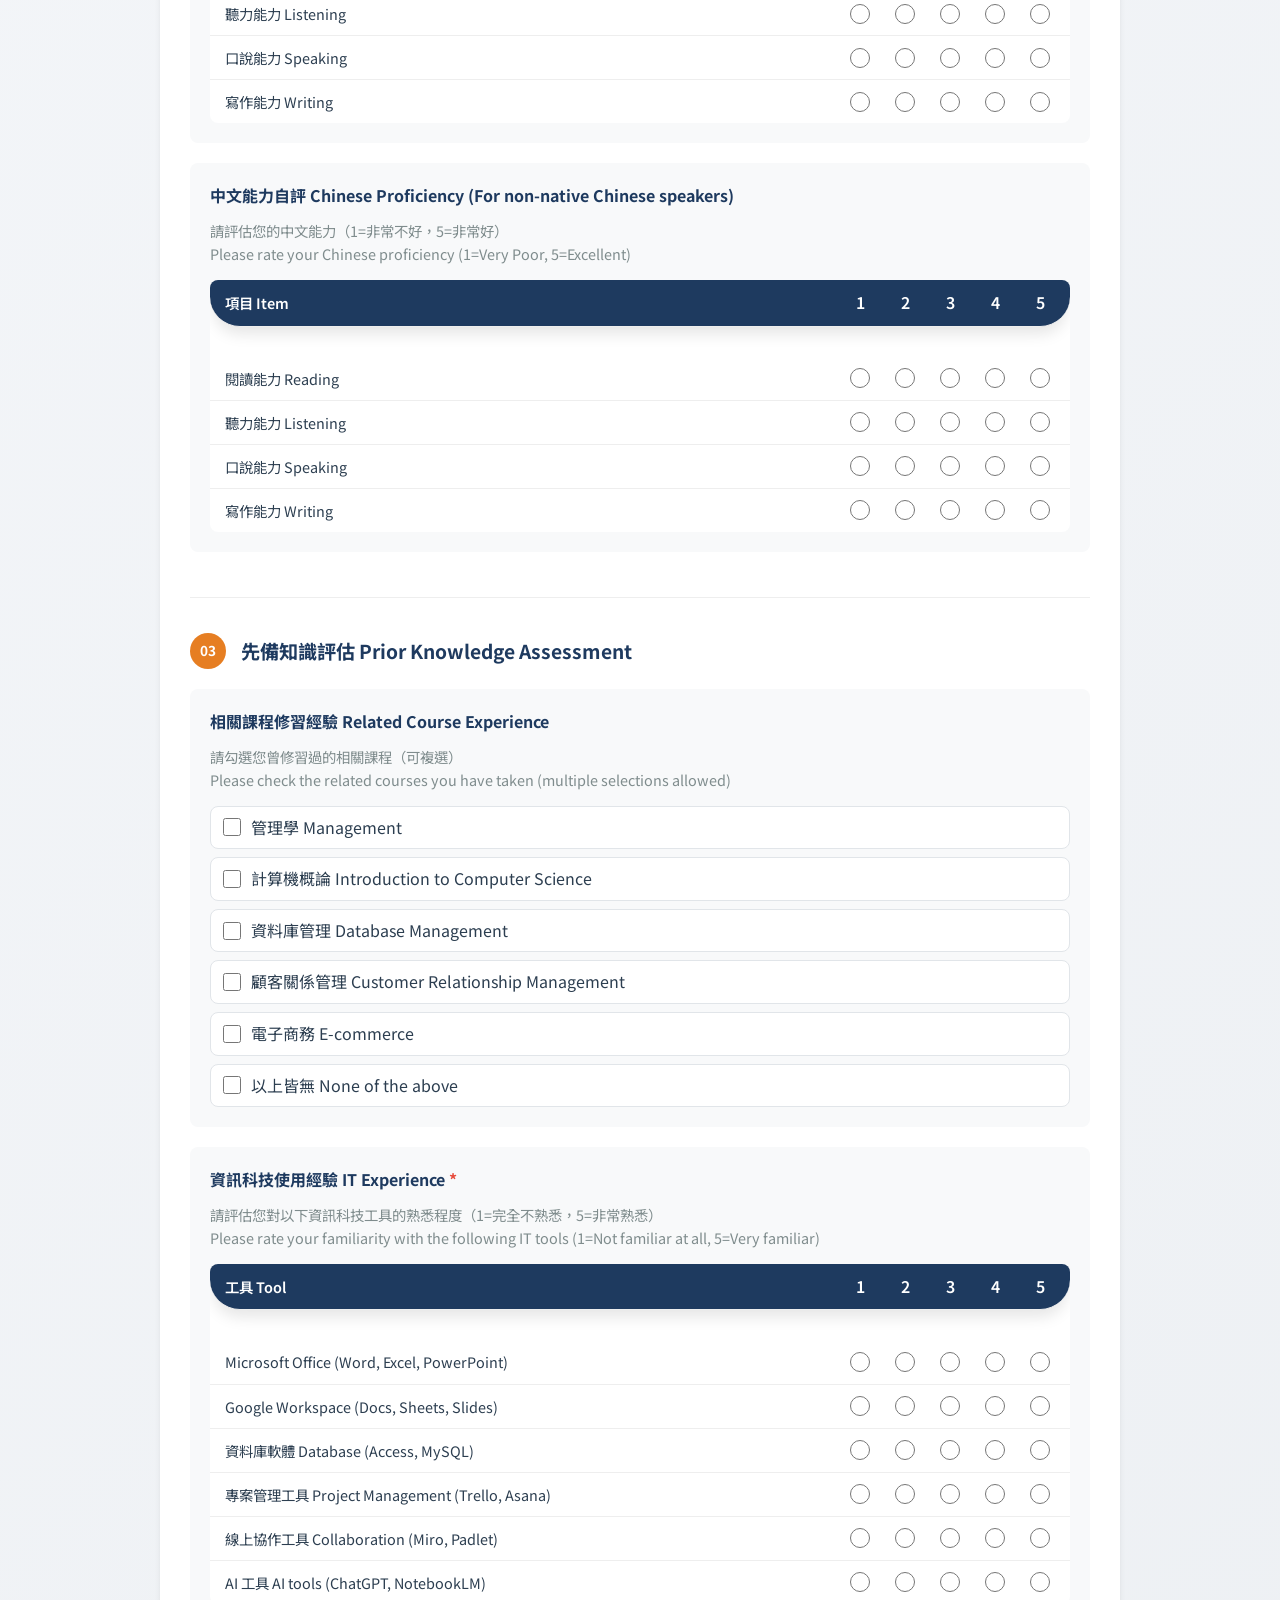
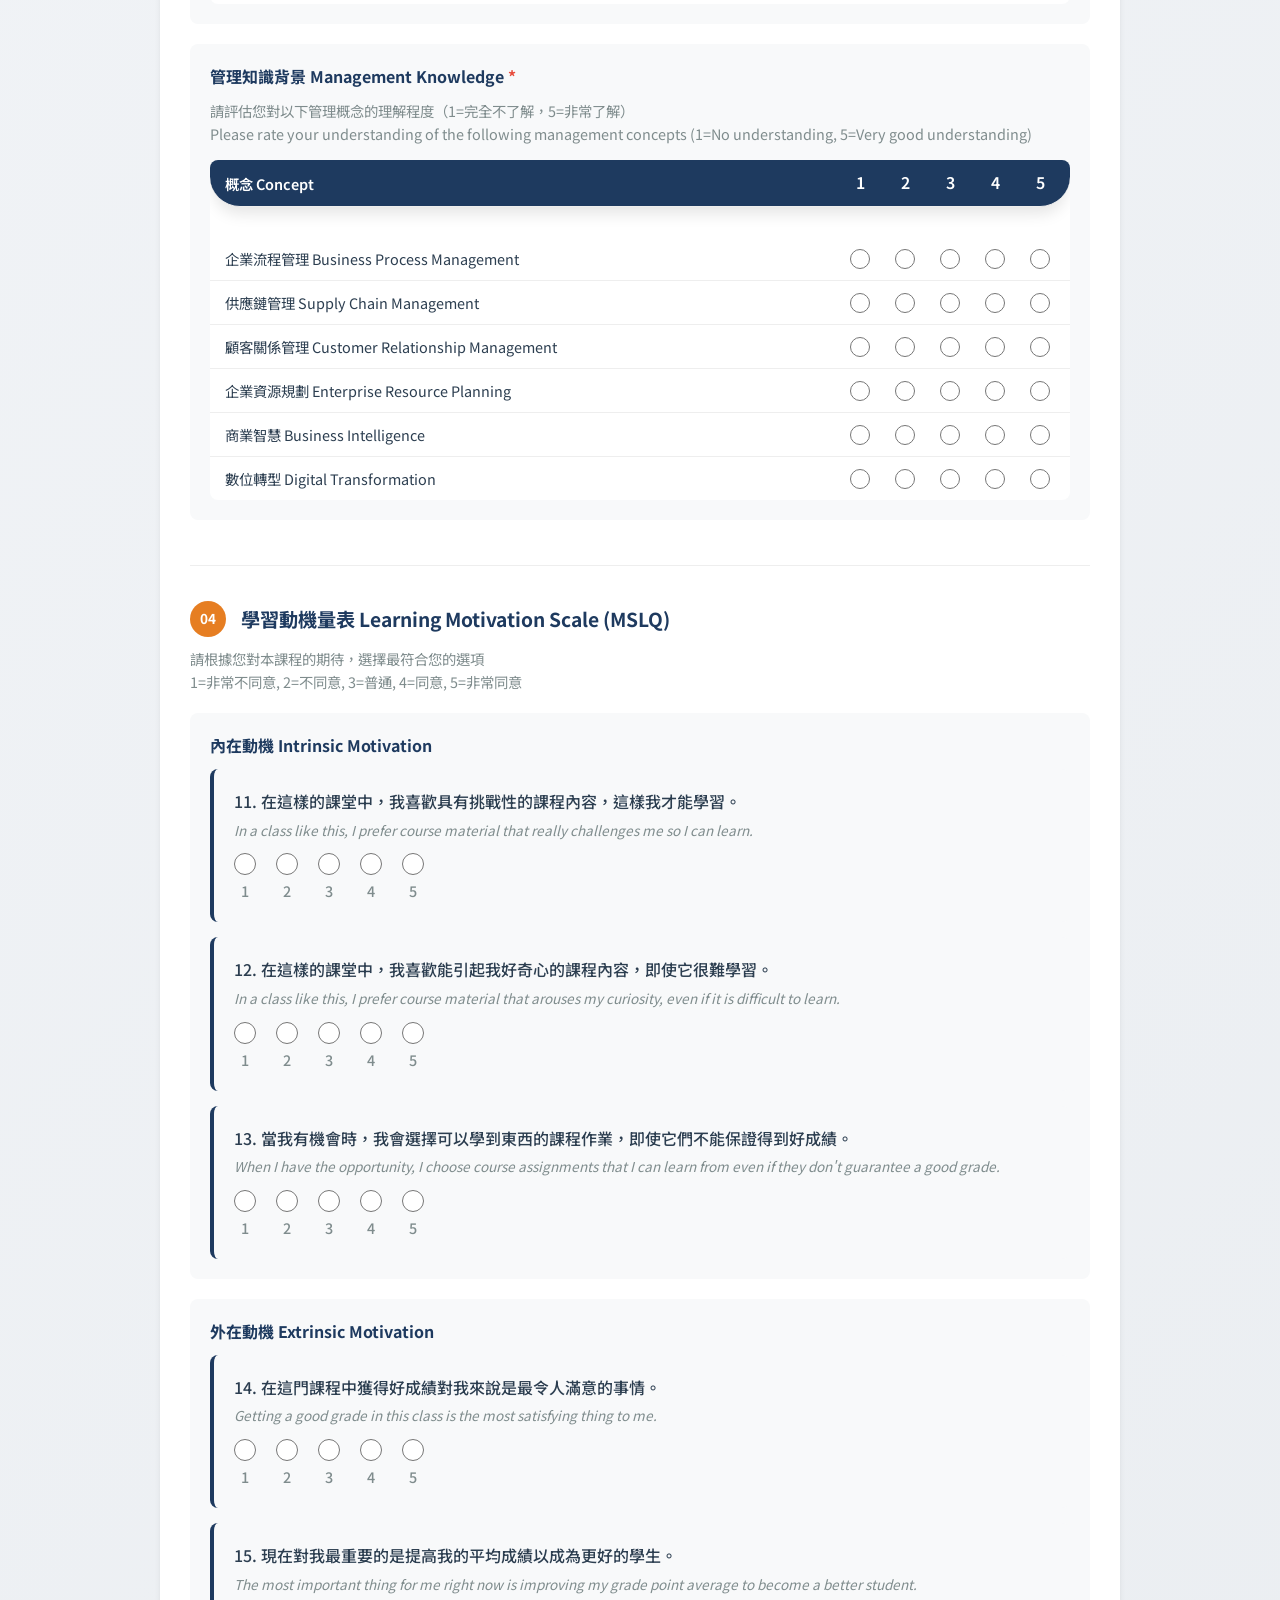
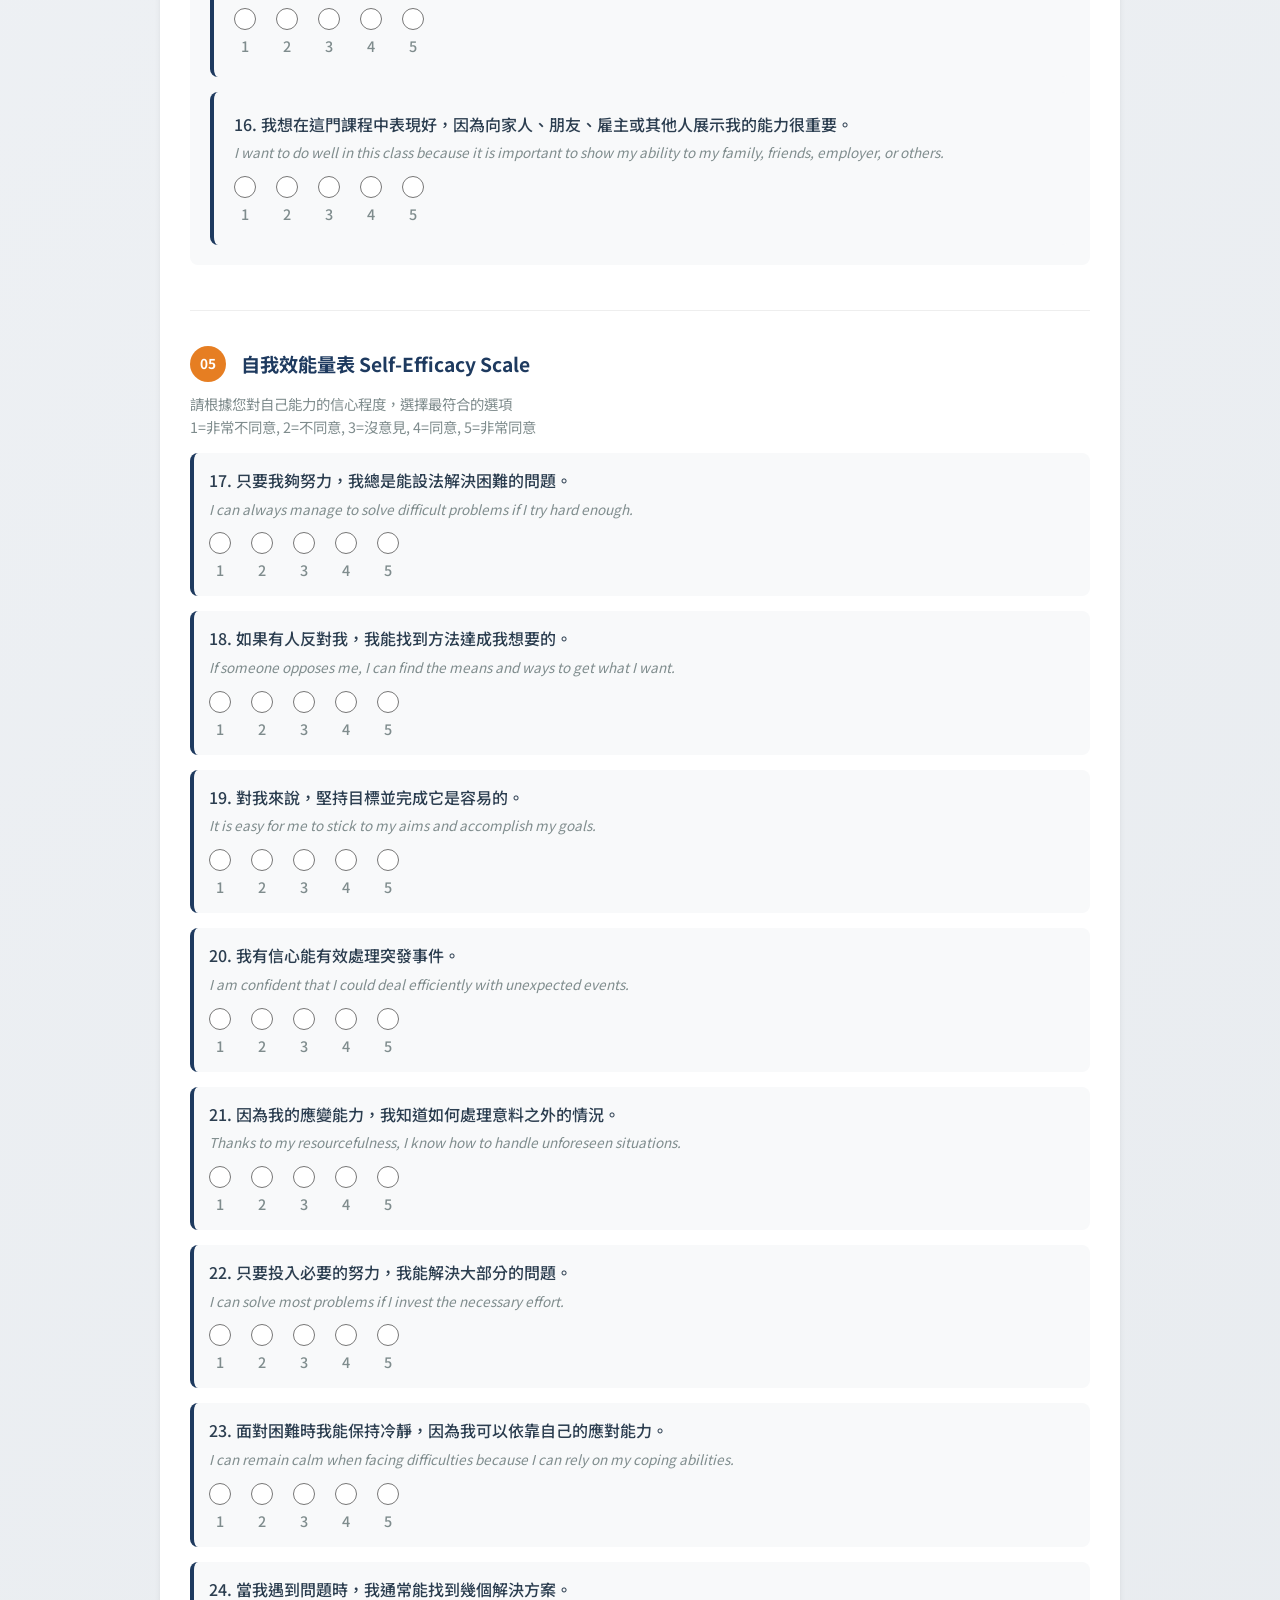
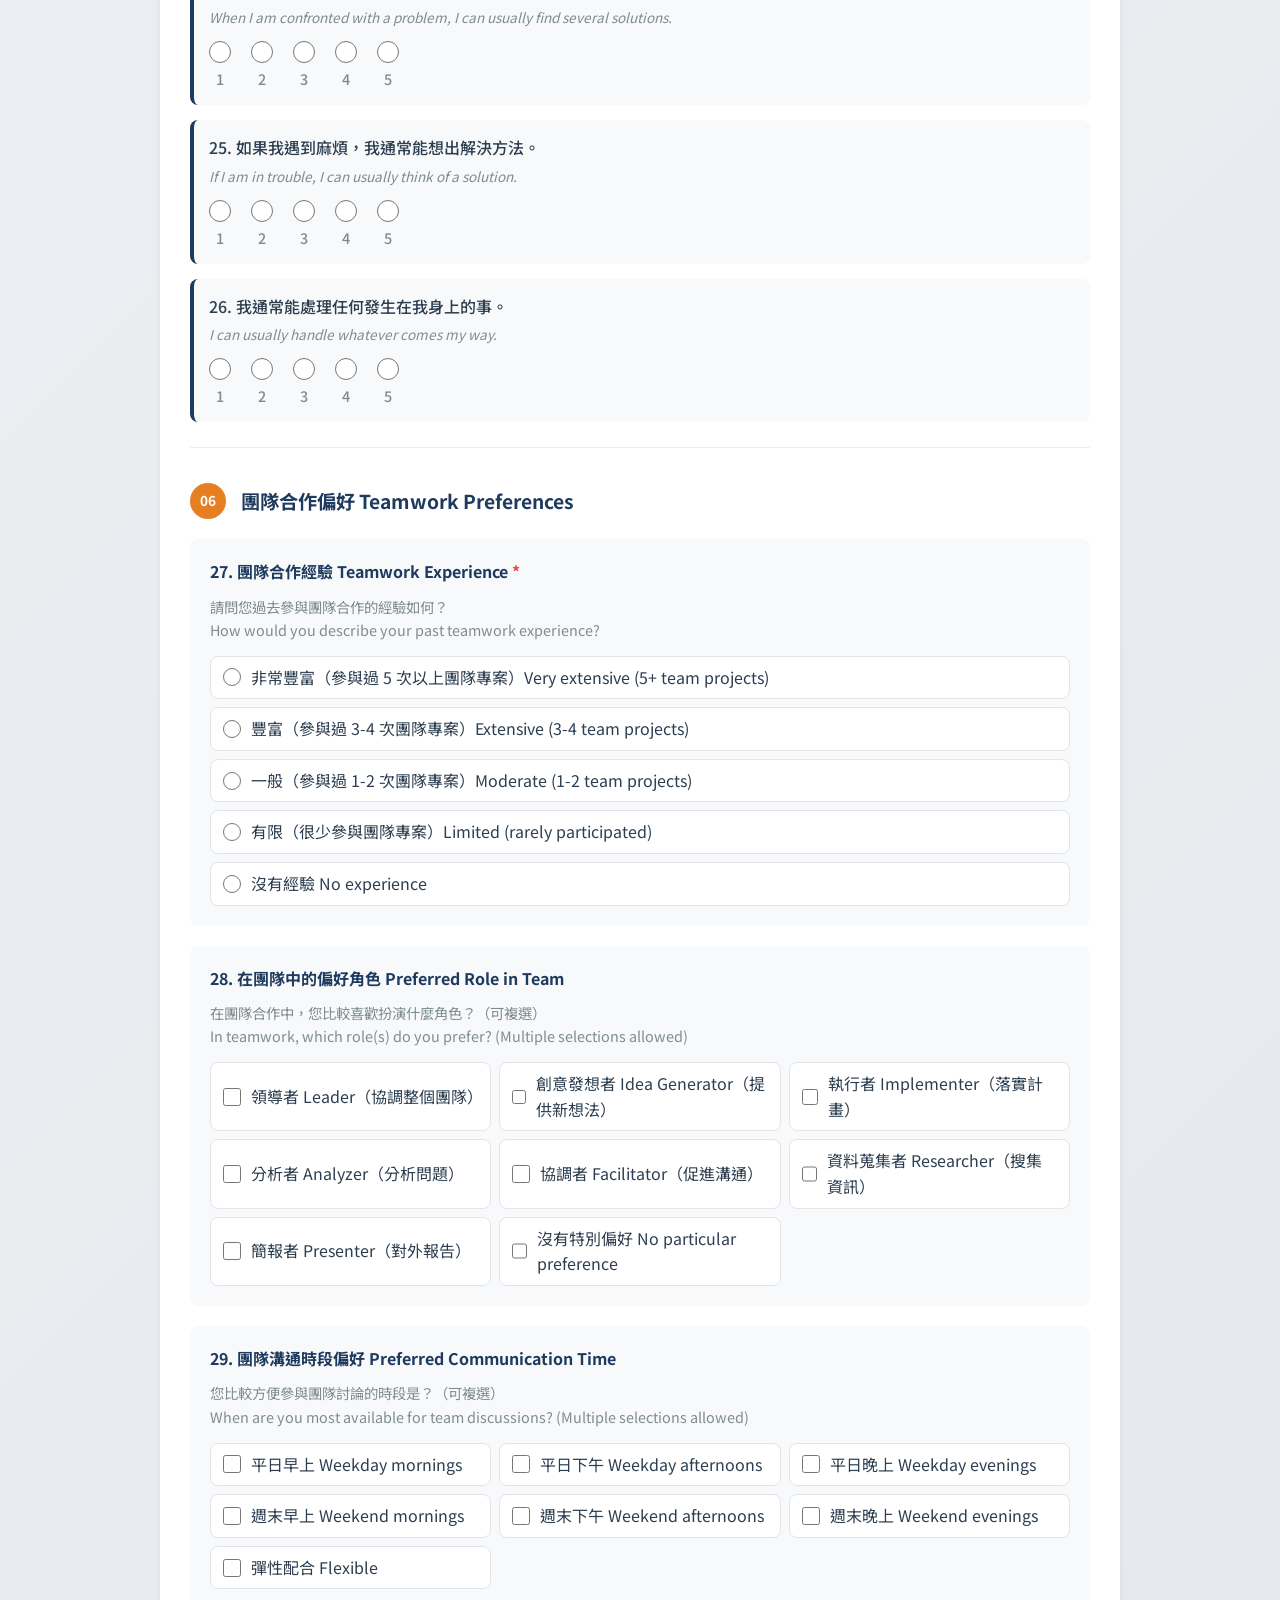
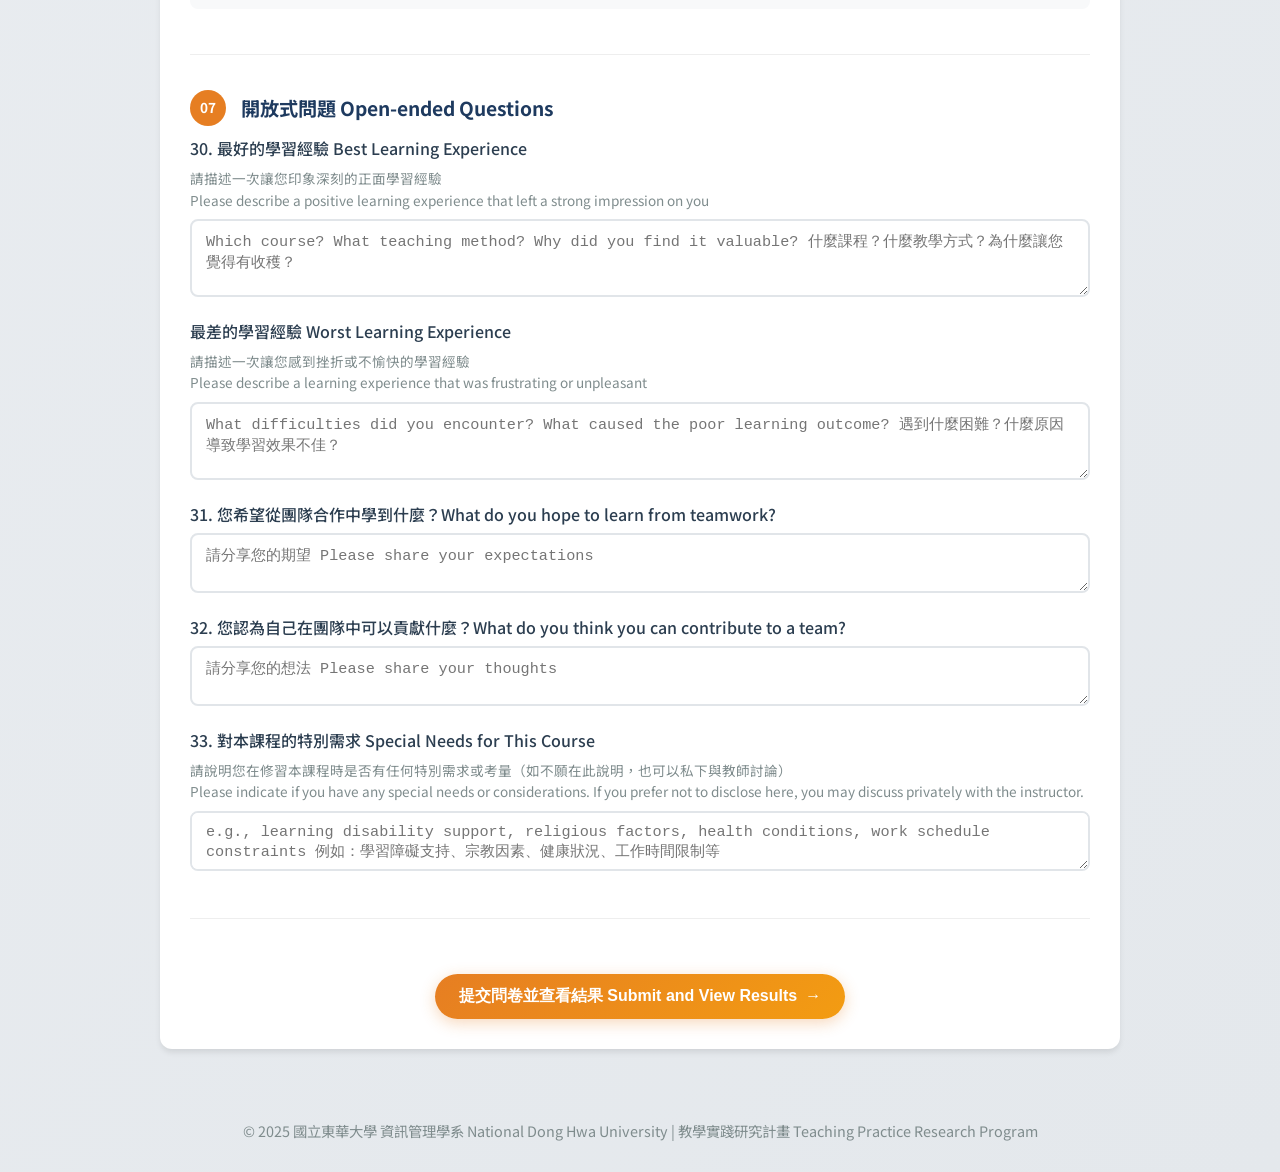
==== commit 65385bf4: "Add files via upload" ====
--- a/index.html
+++ b/index.html
@@ -256,33 +256,24 @@
                             <p class="section-desc">請勾選您曾修習過的相關課程（可複選）<br>Please check the related courses you have taken (multiple selections allowed)</p>
                             <div class="checkbox-group">
                                 <label class="checkbox-option">
+                                    <input type="checkbox" name="courses" value="management">
+                                    <span>管理學 Management</span>
+                                </label>
+                                <label class="checkbox-option">
                                     <input type="checkbox" name="courses" value="intro_cs">
                                     <span>計算機概論 Introduction to Computer Science</span>
                                 </label>
                                 <label class="checkbox-option">
-                                    <input type="checkbox" name="courses" value="intro_im">
-                                    <span>資訊管理導論 Introduction to Information Management</span>
-                                </label>
-                                <label class="checkbox-option">
                                     <input type="checkbox" name="courses" value="database">
                                     <span>資料庫管理 Database Management</span>
                                 </label>
                                 <label class="checkbox-option">
-                                    <input type="checkbox" name="courses" value="sa">
-                                    <span>系統分析與設計 System Analysis and Design</span>
+                                    <input type="checkbox" name="courses" value="crm">
+                                    <span>顧客關係管理 Customer Relationship Management</span>
                                 </label>
                                 <label class="checkbox-option">
                                     <input type="checkbox" name="courses" value="ecommerce">
                                     <span>電子商務 E-commerce</span>
-                                </label>
-                                <label class="checkbox-option">
-                                    <input type="checkbox" name="courses" value="erp">
-                                    <span>企業資源規劃 Enterprise Resource Planning (ERP)</span>
-                                </label>
-                                <label class="checkbox-option other-option">
-                                    <input type="checkbox" name="courses" value="other">
-                                    <span>其他 Other:</span>
-                                    <input type="text" name="coursesOther" class="inline-input" placeholder="Please specify 請說明">
                                 </label>
                                 <label class="checkbox-option">
                                     <input type="checkbox" name="courses" value="none" id="coursesNone">
@@ -954,6 +945,7 @@
                     <p>查看學生問卷資料並進行智慧分組</p>
                 </div>
 
+                <!-- 基本統計 -->
                 <div class="admin-stats">
                     <div class="stat-card">
                         <div class="stat-icon">👥</div>
@@ -981,6 +973,73 @@
                         <div class="stat-content">
                             <span class="stat-number" id="intlCount">0</span>
                             <span class="stat-label">國際學生</span>
+                        </div>
+                    </div>
+                </div>
+
+                <!-- 詳細統計區塊 -->
+                <div class="stats-detail-section">
+                    <h3>📊 詳細統計分析 Detailed Statistics</h3>
+                    <div class="stats-grid">
+                        <!-- 語言能力統計 -->
+                        <div class="stats-card">
+                            <h4>🌐 語言能力 Language Proficiency</h4>
+                            <div class="stats-content" id="langStats">
+                                <div class="stat-row"><span>英語平均 English Avg:</span><span id="avgEngScore">-</span></div>
+                                <div class="stat-row"><span>中文平均 Chinese Avg:</span><span id="avgChnScore">-</span></div>
+                            </div>
+                        </div>
+                        
+                        <!-- 先備知識統計 -->
+                        <div class="stats-card">
+                            <h4>📚 先備知識 Prior Knowledge</h4>
+                            <div class="stats-content" id="knowledgeStats">
+                                <div class="stat-row"><span>修過課程平均 Avg Courses:</span><span id="avgCourses">-</span></div>
+                                <div class="stat-row"><span>IT能力平均 IT Skills Avg:</span><span id="avgIT">-</span></div>
+                                <div class="stat-row"><span>管理知識平均 Mgmt Avg:</span><span id="avgMgmt">-</span></div>
+                            </div>
+                        </div>
+                        
+                        <!-- 學習動機統計 -->
+                        <div class="stats-card">
+                            <h4>🎯 學習動機 Learning Motivation</h4>
+                            <div class="stats-content" id="motivationStats">
+                                <div class="stat-row"><span>內在動機平均 Intrinsic Avg:</span><span id="avgIntrinsic">-</span></div>
+                                <div class="stat-row"><span>外在動機平均 Extrinsic Avg:</span><span id="avgExtrinsic">-</span></div>
+                                <div class="stat-row"><span>內在導向人數 Intrinsic Type:</span><span id="countIntrinsic">-</span></div>
+                                <div class="stat-row"><span>外在導向人數 Extrinsic Type:</span><span id="countExtrinsic">-</span></div>
+                                <div class="stat-row"><span>均衡型人數 Balanced Type:</span><span id="countBalanced">-</span></div>
+                            </div>
+                        </div>
+                        
+                        <!-- 自我效能統計 -->
+                        <div class="stats-card">
+                            <h4>💪 自我效能 Self-Efficacy</h4>
+                            <div class="stats-content" id="efficacyStats">
+                                <div class="stat-row"><span>平均分數 Average:</span><span id="avgEfficacy">-</span></div>
+                                <div class="stat-row"><span>高效能 (≥4) High:</span><span id="highEfficacy">-</span></div>
+                                <div class="stat-row"><span>中效能 (3-4) Medium:</span><span id="medEfficacy">-</span></div>
+                                <div class="stat-row"><span>低效能 (<3) Low:</span><span id="lowEfficacy">-</span></div>
+                            </div>
+                        </div>
+                        
+                        <!-- 團隊合作統計 -->
+                        <div class="stats-card">
+                            <h4>👥 團隊合作 Teamwork</h4>
+                            <div class="stats-content" id="teamStats">
+                                <div class="stat-row"><span>經驗平均 Exp Avg:</span><span id="avgTeamExp">-</span></div>
+                                <div class="stat-row"><span>豐富經驗 (≥4) Extensive:</span><span id="highTeamExp">-</span></div>
+                                <div class="stat-row"><span>一般經驗 (3) Moderate:</span><span id="medTeamExp">-</span></div>
+                                <div class="stat-row"><span>有限經驗 (<3) Limited:</span><span id="lowTeamExp">-</span></div>
+                            </div>
+                        </div>
+
+                        <!-- 最差學習經驗彙整 -->
+                        <div class="stats-card wide">
+                            <h4>⚠️ 最差學習經驗彙整 Worst Learning Experiences Summary</h4>
+                            <div class="worst-exp-list" id="worstExpList">
+                                <p class="no-data">尚無資料 No data yet</p>
+                            </div>
                         </div>
                     </div>
                 </div>
@@ -1010,6 +1069,9 @@
                     <div class="button-group">
                         <button id="generateGroups" class="btn btn-primary">
                             <span>🎲</span> 執行智慧分組
+                        </button>
+                        <button id="downloadExcel" class="btn btn-success">
+                            <span>📗</span> 下載分組 Excel
                         </button>
                         <button id="downloadReport" class="btn btn-secondary">
                             <span>📥</span> 下載分組報告
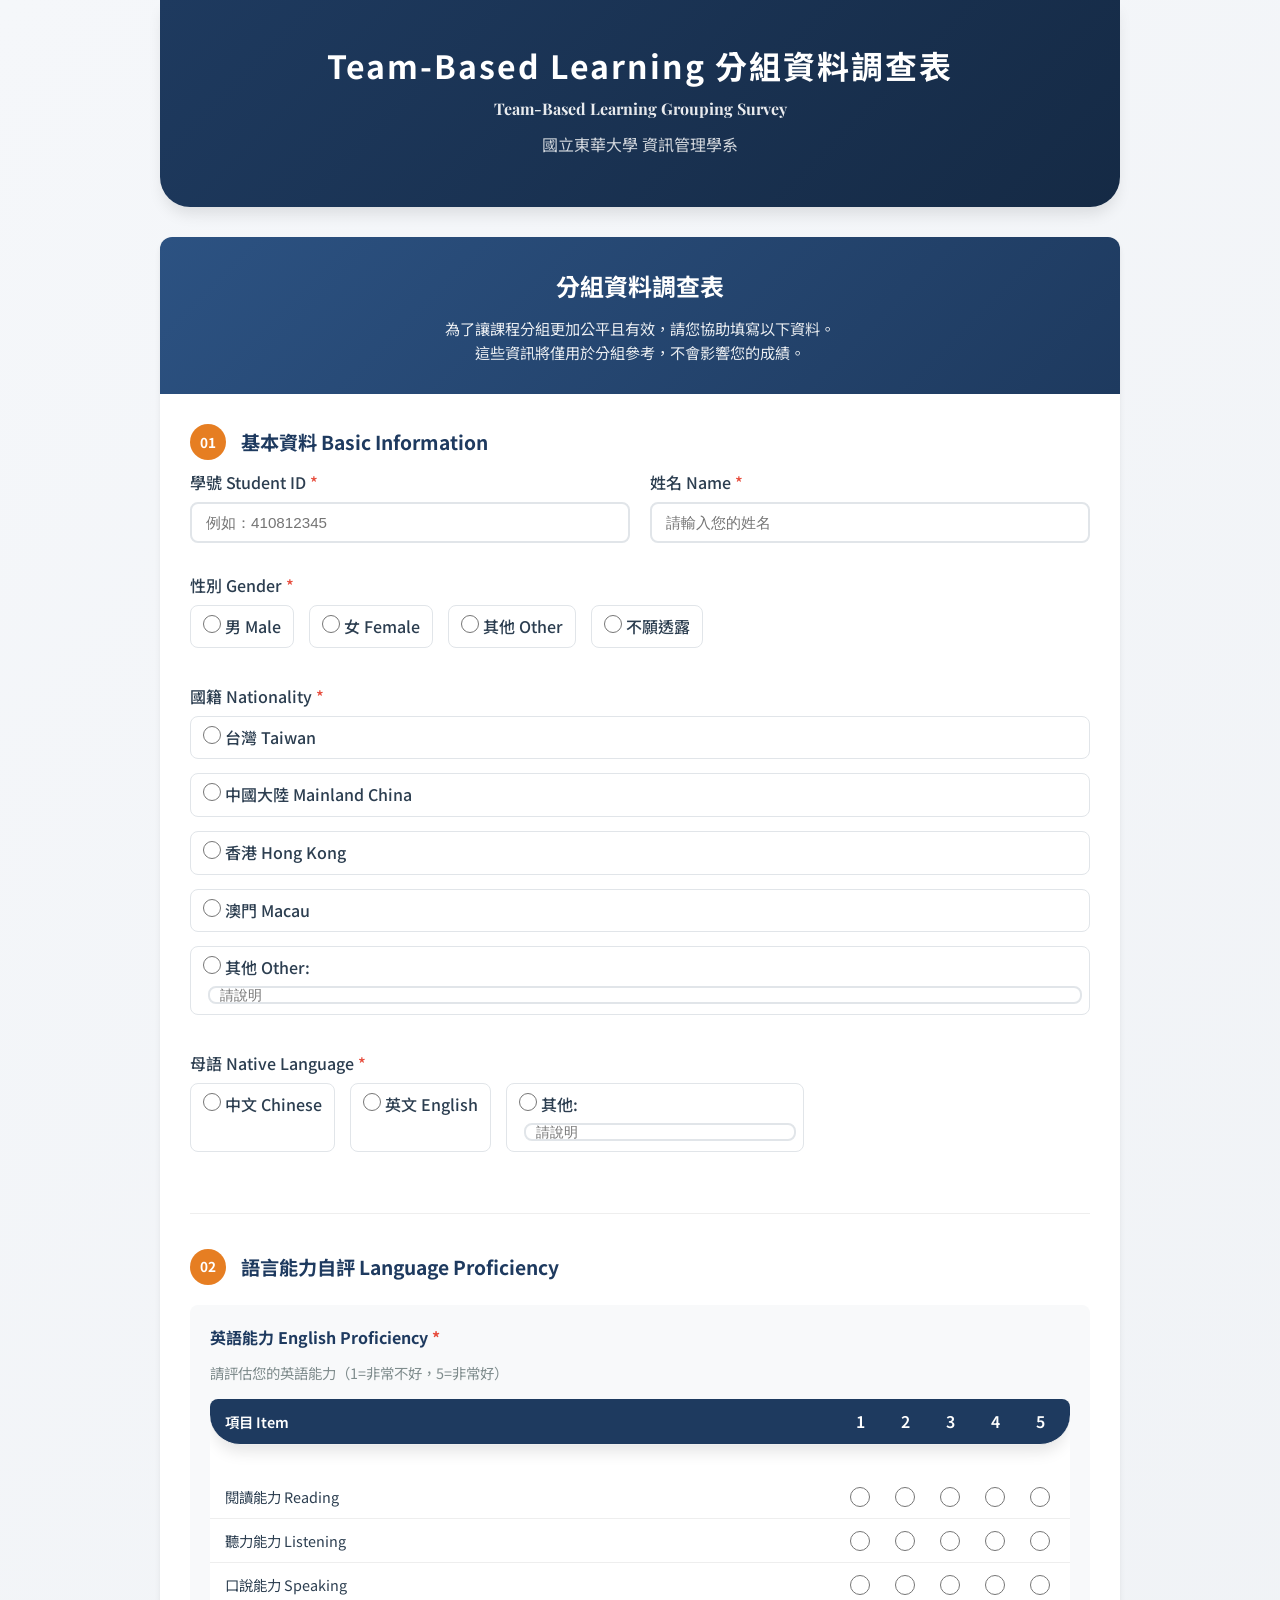
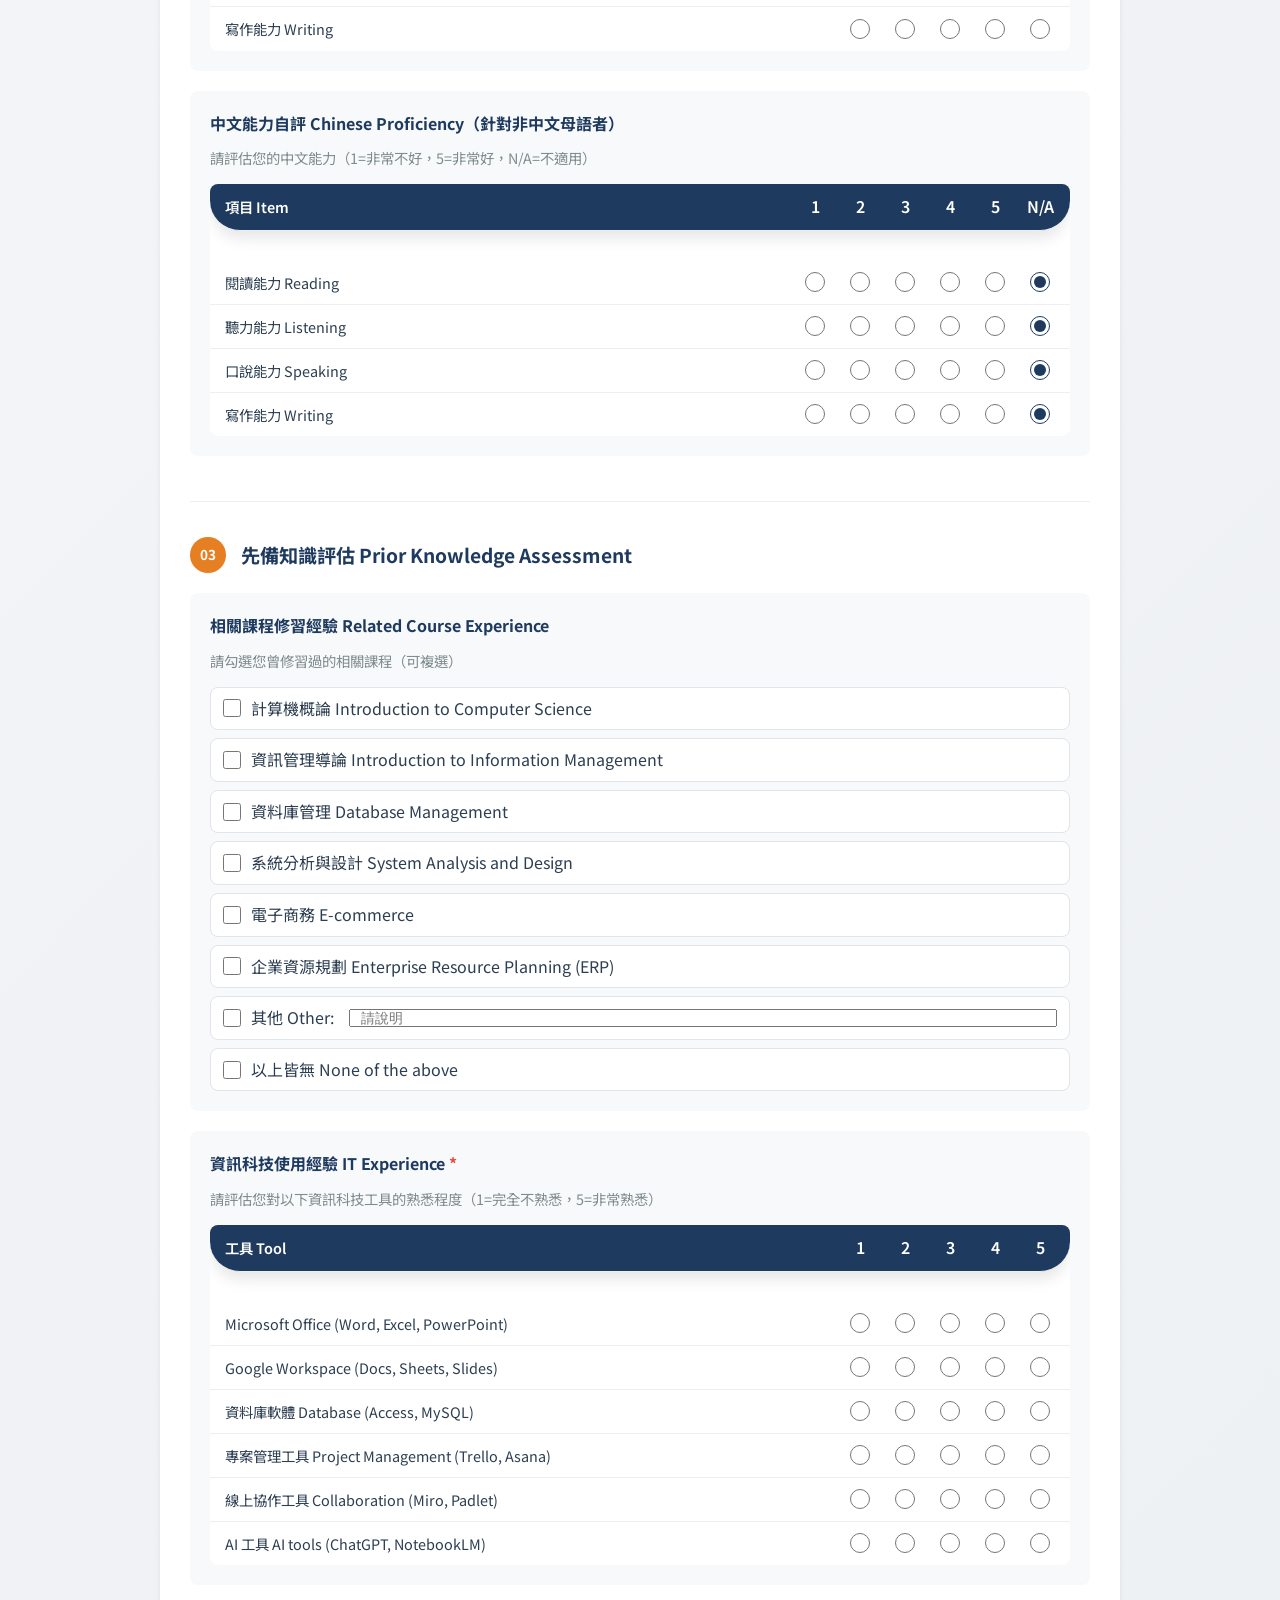
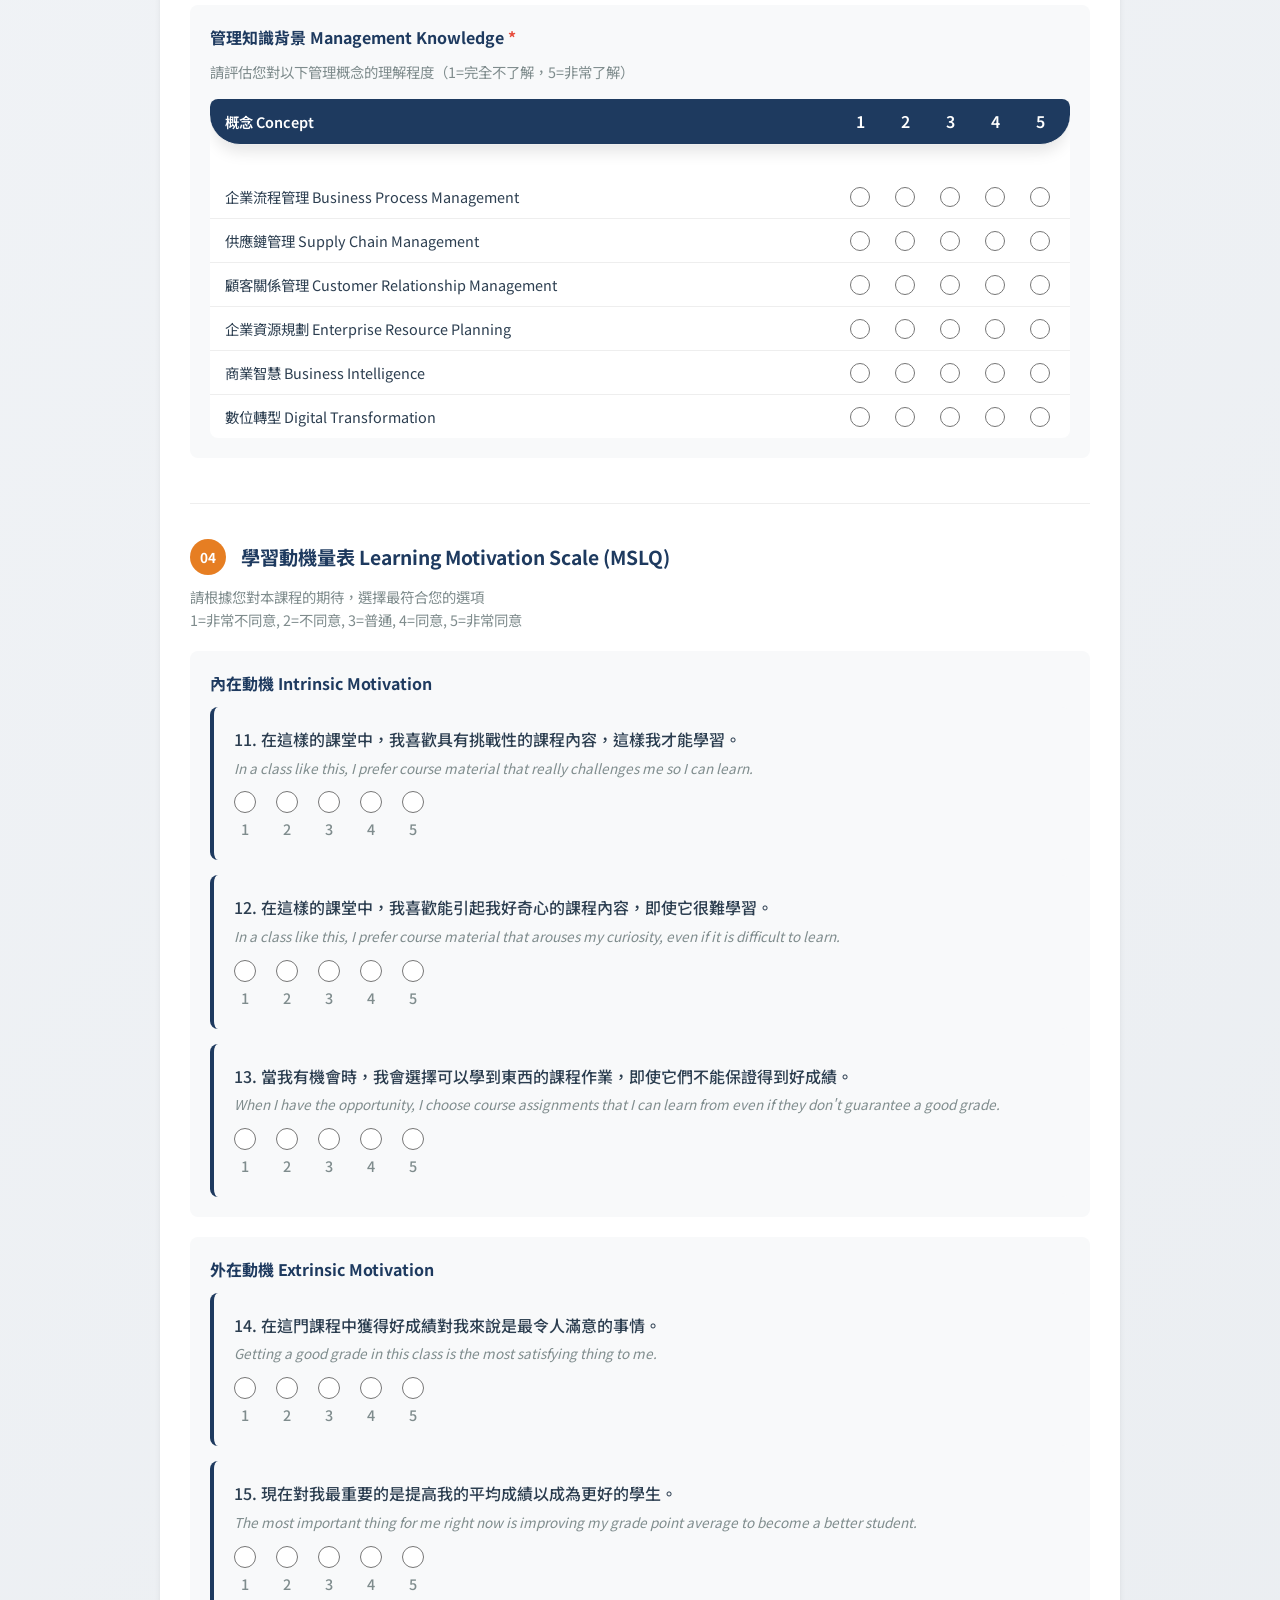
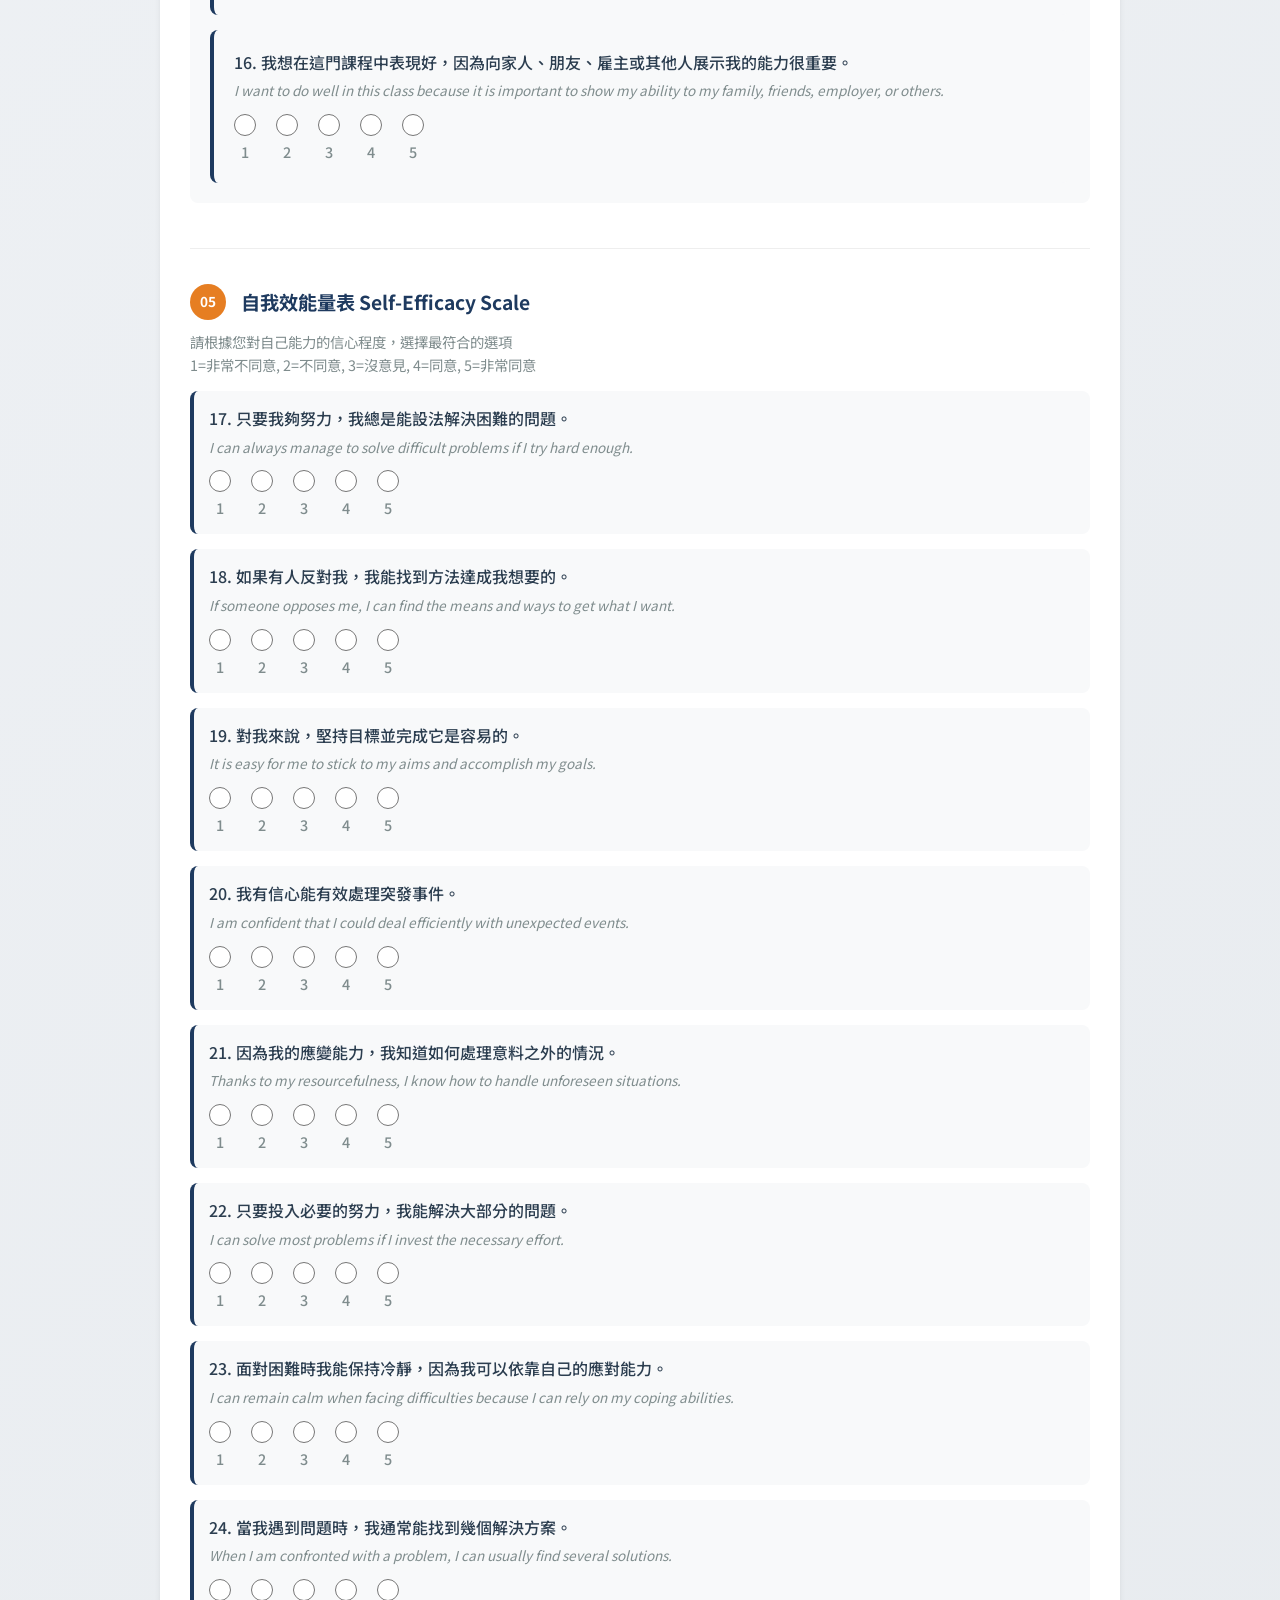
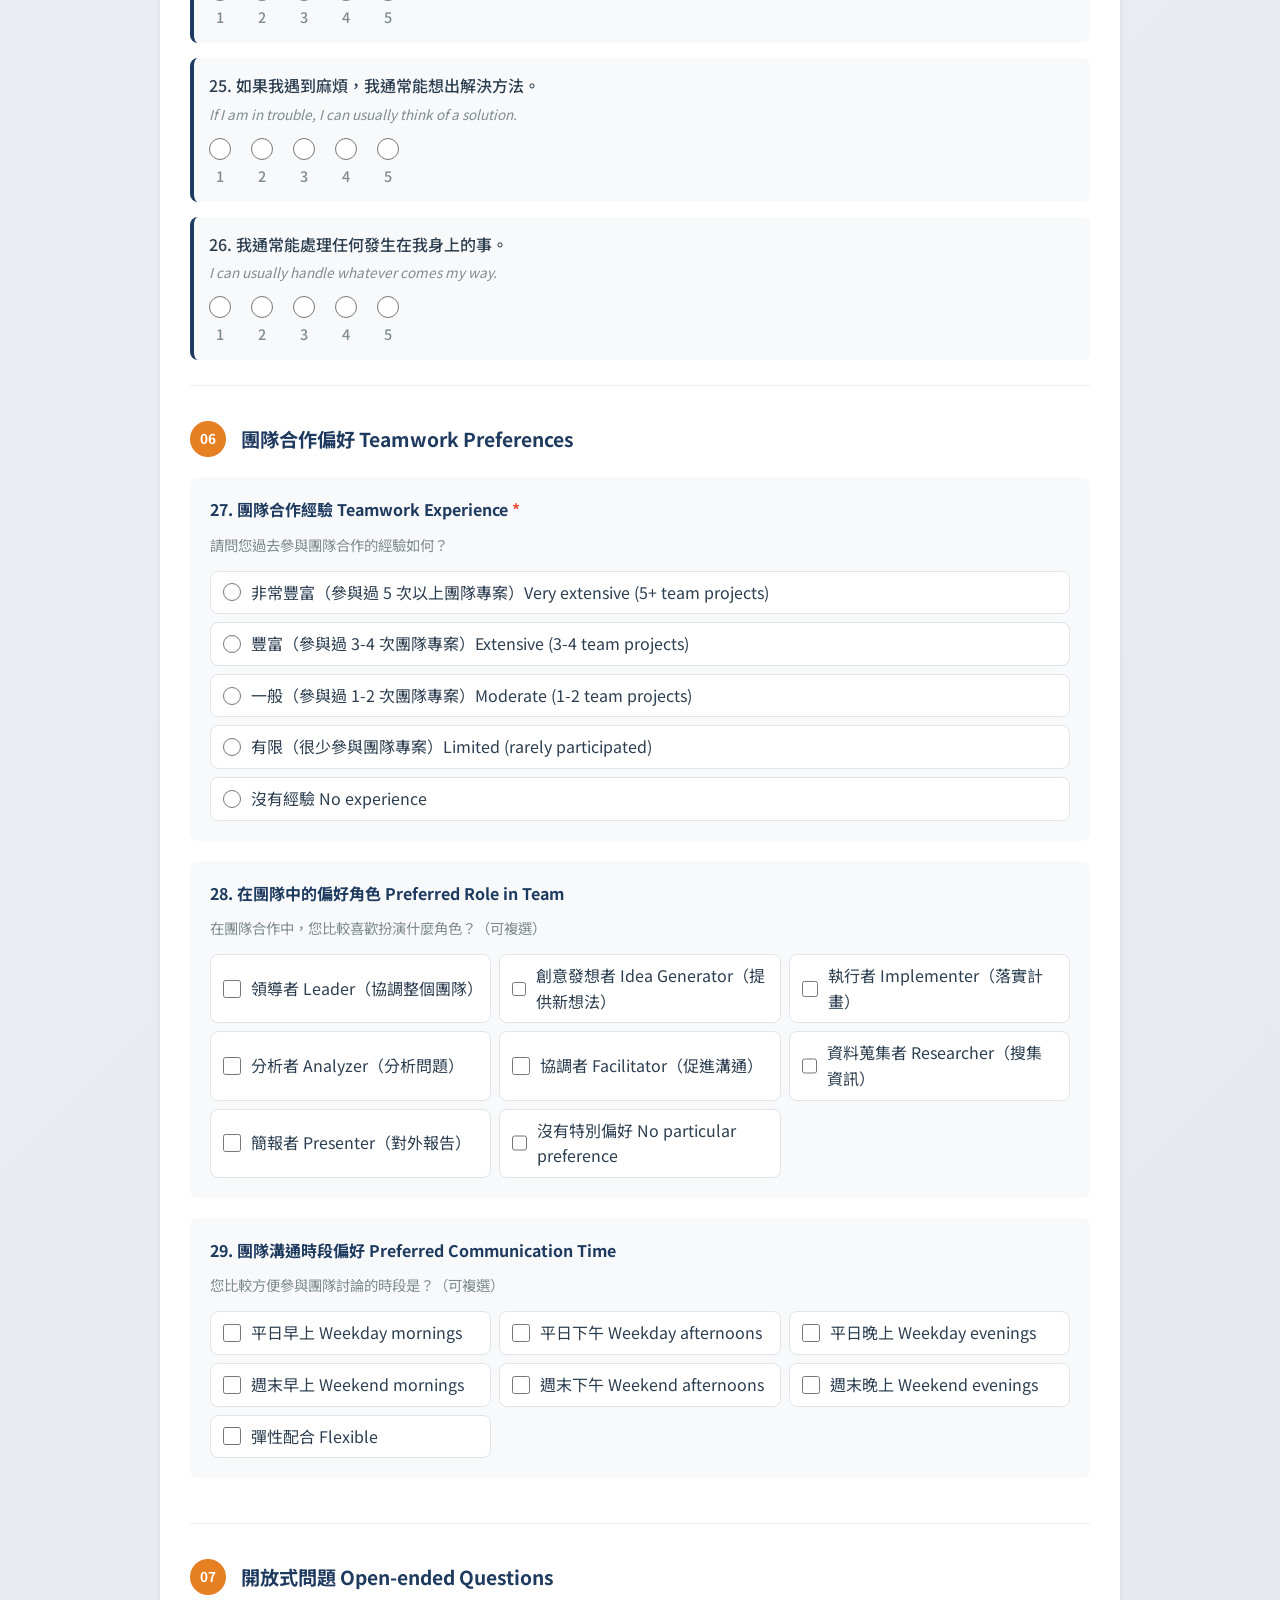
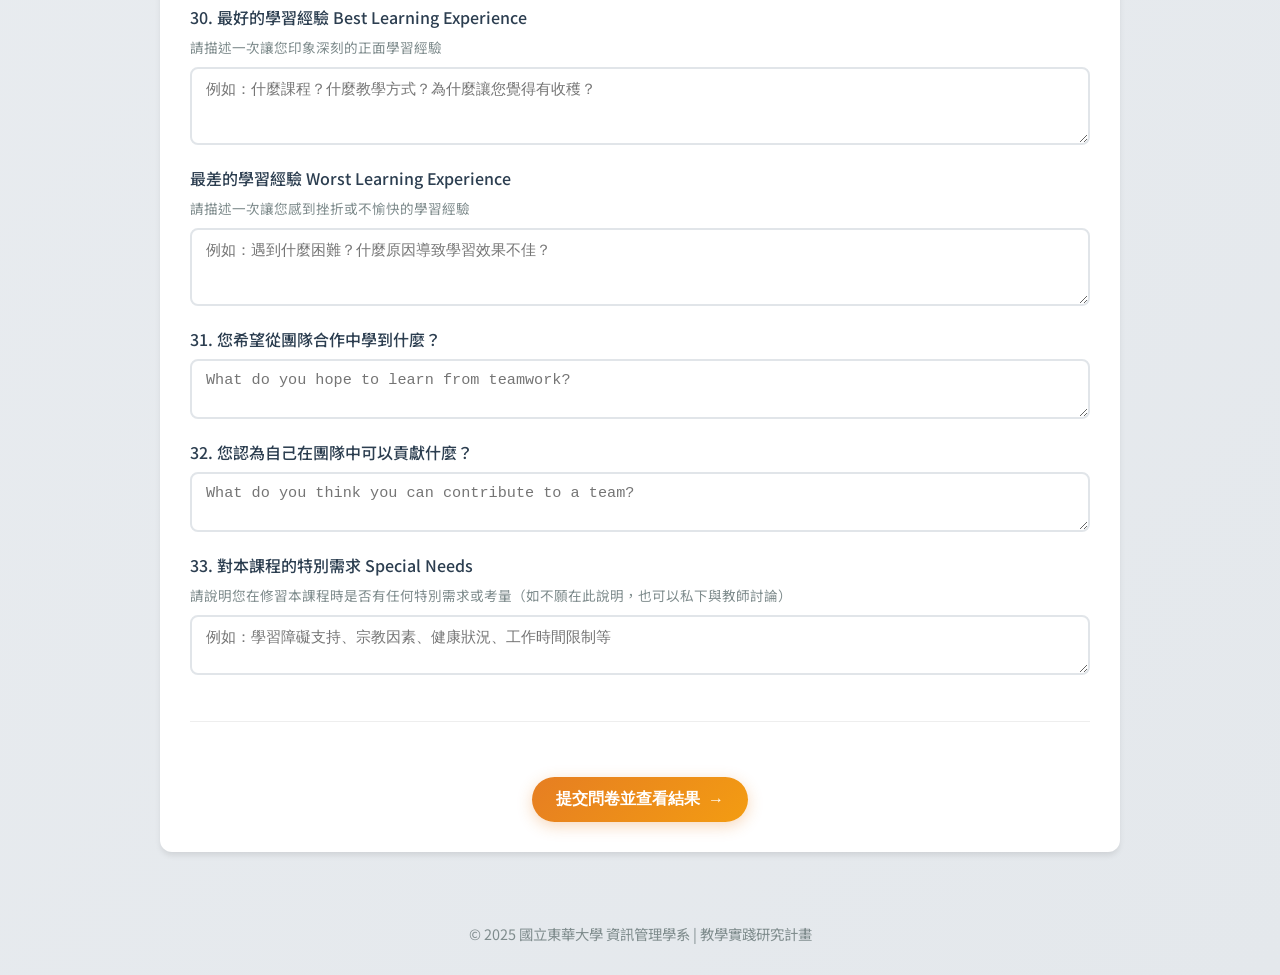
==== commit 2093dca3: "Add files via upload" ====
--- a/index.html
+++ b/index.html
@@ -18,7 +18,7 @@
                     <span class="title-zh">Team-Based Learning 分組資料調查表</span>
                     <span class="title-en">Team-Based Learning Grouping Survey</span>
                 </h1>
-                <p class="subtitle">國立東華大學 資訊管理學系<br>National Dong Hwa University, Department of Information Management</p>
+                <p class="subtitle">國立東華大學 資訊管理學系</p>
             </div>
             <!-- Hidden admin access -->
             <nav id="navTabs" class="nav-tabs hidden">
@@ -37,10 +37,10 @@
         <section id="questionnaire" class="section active">
             <div class="card questionnaire-card">
                 <div class="card-header">
-                    <h2>分組資料調查表 Grouping Survey</h2>
+                    <h2>分組資料調查表</h2>
                     <p class="card-subtitle">
-                        為了讓課程分組更加公平且有效，請您協助填寫以下資料。這些資訊將僅用於分組參考，不會影響您的成績。<br>
-                        <span class="subtitle-en">To ensure fair and effective team formation, please complete the following survey. This information will only be used for grouping purposes and will not affect your grades.</span>
+                        為了讓課程分組更加公平且有效，請您協助填寫以下資料。<br>
+                        這些資訊將僅用於分組參考，不會影響您的成績。
                     </p>
                 </div>
 
@@ -55,11 +55,11 @@
                         <div class="form-row">
                             <div class="form-group">
                                 <label for="studentId">學號 Student ID <span class="required">*</span></label>
-                                <input type="text" id="studentId" name="studentId" required placeholder="e.g., 410812345">
+                                <input type="text" id="studentId" name="studentId" required placeholder="例如：410812345">
                             </div>
                             <div class="form-group">
                                 <label for="studentName">姓名 Name <span class="required">*</span></label>
-                                <input type="text" id="studentName" name="studentName" required placeholder="Enter your name 請輸入姓名">
+                                <input type="text" id="studentName" name="studentName" required placeholder="請輸入您的姓名">
                             </div>
                         </div>
 
@@ -75,6 +75,14 @@
                                         <input type="radio" name="gender" value="female">
                                         <span>女 Female</span>
                                     </label>
+                                    <label class="radio-option">
+                                        <input type="radio" name="gender" value="other">
+                                        <span>其他 Other</span>
+                                    </label>
+                                    <label class="radio-option">
+                                        <input type="radio" name="gender" value="prefer_not_say">
+                                        <span>不願透露</span>
+                                    </label>
                                 </div>
                             </div>
                         </div>
@@ -102,7 +110,7 @@
                                     <label class="radio-option other-option">
                                         <input type="radio" name="nationality" value="other">
                                         <span>其他 Other:</span>
-                                        <input type="text" name="nationalityOther" class="inline-input" placeholder="Please specify 請說明">
+                                        <input type="text" name="nationalityOther" class="inline-input" placeholder="請說明">
                                     </label>
                                 </div>
                             </div>
@@ -122,8 +130,8 @@
                                     </label>
                                     <label class="radio-option other-option">
                                         <input type="radio" name="nativeLanguage" value="other">
-                                        <span>其他 Other:</span>
-                                        <input type="text" name="nativeLanguageOther" class="inline-input" placeholder="Please specify 請說明">
+                                        <span>其他:</span>
+                                        <input type="text" name="nativeLanguageOther" class="inline-input" placeholder="請說明">
                                     </label>
                                 </div>
                             </div>
@@ -139,7 +147,7 @@
                         
                         <div class="subsection">
                             <h4>英語能力 English Proficiency <span class="required">*</span></h4>
-                            <p class="section-desc">請評估您的英語能力（1=非常不好，5=非常好）<br>Please rate your English proficiency (1=Very Poor, 5=Excellent)</p>
+                            <p class="section-desc">請評估您的英語能力（1=非常不好，5=非常好）</p>
                             <div class="rating-table">
                                 <div class="rating-row header">
                                     <div class="rating-label">項目 Item</div>
@@ -191,53 +199,57 @@
                         </div>
 
                         <div class="subsection" id="chineseProficiency">
-                            <h4>中文能力自評 Chinese Proficiency (For non-native Chinese speakers)</h4>
-                            <p class="section-desc">請評估您的中文能力（1=非常不好，5=非常好）<br>Please rate your Chinese proficiency (1=Very Poor, 5=Excellent)</p>
+                            <h4>中文能力自評 Chinese Proficiency（針對非中文母語者）</h4>
+                            <p class="section-desc">請評估您的中文能力（1=非常不好，5=非常好，N/A=不適用）</p>
                             <div class="rating-table">
                                 <div class="rating-row header">
                                     <div class="rating-label">項目 Item</div>
-                                    <div class="rating-options">
-                                        <span>1</span><span>2</span><span>3</span><span>4</span><span>5</span>
+                                    <div class="rating-options with-na">
+                                        <span>1</span><span>2</span><span>3</span><span>4</span><span>5</span><span>N/A</span>
                                     </div>
                                 </div>
                                 <div class="rating-row">
                                     <div class="rating-label">閱讀能力 Reading</div>
-                                    <div class="rating-options">
+                                    <div class="rating-options with-na">
                                         <label><input type="radio" name="chnReading" value="1"></label>
                                         <label><input type="radio" name="chnReading" value="2"></label>
                                         <label><input type="radio" name="chnReading" value="3"></label>
                                         <label><input type="radio" name="chnReading" value="4"></label>
                                         <label><input type="radio" name="chnReading" value="5"></label>
+                                        <label><input type="radio" name="chnReading" value="na" checked></label>
                                     </div>
                                 </div>
                                 <div class="rating-row">
                                     <div class="rating-label">聽力能力 Listening</div>
-                                    <div class="rating-options">
+                                    <div class="rating-options with-na">
                                         <label><input type="radio" name="chnListening" value="1"></label>
                                         <label><input type="radio" name="chnListening" value="2"></label>
                                         <label><input type="radio" name="chnListening" value="3"></label>
                                         <label><input type="radio" name="chnListening" value="4"></label>
                                         <label><input type="radio" name="chnListening" value="5"></label>
+                                        <label><input type="radio" name="chnListening" value="na" checked></label>
                                     </div>
                                 </div>
                                 <div class="rating-row">
                                     <div class="rating-label">口說能力 Speaking</div>
-                                    <div class="rating-options">
+                                    <div class="rating-options with-na">
                                         <label><input type="radio" name="chnSpeaking" value="1"></label>
                                         <label><input type="radio" name="chnSpeaking" value="2"></label>
                                         <label><input type="radio" name="chnSpeaking" value="3"></label>
                                         <label><input type="radio" name="chnSpeaking" value="4"></label>
                                         <label><input type="radio" name="chnSpeaking" value="5"></label>
+                                        <label><input type="radio" name="chnSpeaking" value="na" checked></label>
                                     </div>
                                 </div>
                                 <div class="rating-row">
                                     <div class="rating-label">寫作能力 Writing</div>
-                                    <div class="rating-options">
+                                    <div class="rating-options with-na">
                                         <label><input type="radio" name="chnWriting" value="1"></label>
                                         <label><input type="radio" name="chnWriting" value="2"></label>
                                         <label><input type="radio" name="chnWriting" value="3"></label>
                                         <label><input type="radio" name="chnWriting" value="4"></label>
                                         <label><input type="radio" name="chnWriting" value="5"></label>
+                                        <label><input type="radio" name="chnWriting" value="na" checked></label>
                                     </div>
                                 </div>
                             </div>
@@ -253,29 +265,38 @@
 
                         <div class="subsection">
                             <h4>相關課程修習經驗 Related Course Experience</h4>
-                            <p class="section-desc">請勾選您曾修習過的相關課程（可複選）<br>Please check the related courses you have taken (multiple selections allowed)</p>
+                            <p class="section-desc">請勾選您曾修習過的相關課程（可複選）</p>
                             <div class="checkbox-group">
-                                <label class="checkbox-option">
-                                    <input type="checkbox" name="courses" value="management">
-                                    <span>管理學 Management</span>
-                                </label>
                                 <label class="checkbox-option">
                                     <input type="checkbox" name="courses" value="intro_cs">
                                     <span>計算機概論 Introduction to Computer Science</span>
                                 </label>
                                 <label class="checkbox-option">
+                                    <input type="checkbox" name="courses" value="intro_im">
+                                    <span>資訊管理導論 Introduction to Information Management</span>
+                                </label>
+                                <label class="checkbox-option">
                                     <input type="checkbox" name="courses" value="database">
                                     <span>資料庫管理 Database Management</span>
                                 </label>
                                 <label class="checkbox-option">
-                                    <input type="checkbox" name="courses" value="crm">
-                                    <span>顧客關係管理 Customer Relationship Management</span>
+                                    <input type="checkbox" name="courses" value="sa">
+                                    <span>系統分析與設計 System Analysis and Design</span>
                                 </label>
                                 <label class="checkbox-option">
                                     <input type="checkbox" name="courses" value="ecommerce">
                                     <span>電子商務 E-commerce</span>
                                 </label>
                                 <label class="checkbox-option">
+                                    <input type="checkbox" name="courses" value="erp">
+                                    <span>企業資源規劃 Enterprise Resource Planning (ERP)</span>
+                                </label>
+                                <label class="checkbox-option other-option">
+                                    <input type="checkbox" name="courses" value="other">
+                                    <span>其他 Other:</span>
+                                    <input type="text" name="coursesOther" class="inline-input" placeholder="請說明">
+                                </label>
+                                <label class="checkbox-option">
                                     <input type="checkbox" name="courses" value="none" id="coursesNone">
                                     <span>以上皆無 None of the above</span>
                                 </label>
@@ -284,7 +305,7 @@
 
                         <div class="subsection">
                             <h4>資訊科技使用經驗 IT Experience <span class="required">*</span></h4>
-                            <p class="section-desc">請評估您對以下資訊科技工具的熟悉程度（1=完全不熟悉，5=非常熟悉）<br>Please rate your familiarity with the following IT tools (1=Not familiar at all, 5=Very familiar)</p>
+                            <p class="section-desc">請評估您對以下資訊科技工具的熟悉程度（1=完全不熟悉，5=非常熟悉）</p>
                             <div class="rating-table">
                                 <div class="rating-row header">
                                     <div class="rating-label">工具 Tool</div>
@@ -357,7 +378,7 @@
 
                         <div class="subsection">
                             <h4>管理知識背景 Management Knowledge <span class="required">*</span></h4>
-                            <p class="section-desc">請評估您對以下管理概念的理解程度（1=完全不了解，5=非常了解）<br>Please rate your understanding of the following management concepts (1=No understanding, 5=Very good understanding)</p>
+                            <p class="section-desc">請評估您對以下管理概念的理解程度（1=完全不了解，5=非常了解）</p>
                             <div class="rating-table">
                                 <div class="rating-row header">
                                     <div class="rating-label">概念 Concept</div>
@@ -653,7 +674,7 @@
 
                         <div class="subsection">
                             <h4>27. 團隊合作經驗 Teamwork Experience <span class="required">*</span></h4>
-                            <p class="section-desc">請問您過去參與團隊合作的經驗如何？<br>How would you describe your past teamwork experience?</p>
+                            <p class="section-desc">請問您過去參與團隊合作的經驗如何？</p>
                             <div class="radio-group">
                                 <label class="radio-option">
                                     <input type="radio" name="teamExp" value="5" required>
@@ -680,7 +701,7 @@
 
                         <div class="subsection">
                             <h4>28. 在團隊中的偏好角色 Preferred Role in Team</h4>
-                            <p class="section-desc">在團隊合作中，您比較喜歡扮演什麼角色？（可複選）<br>In teamwork, which role(s) do you prefer? (Multiple selections allowed)</p>
+                            <p class="section-desc">在團隊合作中，您比較喜歡扮演什麼角色？（可複選）</p>
                             <div class="checkbox-group two-columns">
                                 <label class="checkbox-option">
                                     <input type="checkbox" name="teamRole" value="leader">
@@ -719,7 +740,7 @@
 
                         <div class="subsection">
                             <h4>29. 團隊溝通時段偏好 Preferred Communication Time</h4>
-                            <p class="section-desc">您比較方便參與團隊討論的時段是？（可複選）<br>When are you most available for team discussions? (Multiple selections allowed)</p>
+                            <p class="section-desc">您比較方便參與團隊討論的時段是？（可複選）</p>
                             <div class="checkbox-group two-columns">
                                 <label class="checkbox-option">
                                     <input type="checkbox" name="teamTime" value="weekday_morning">
@@ -762,41 +783,41 @@
 
                         <div class="form-group">
                             <label for="bestExperience">30. 最好的學習經驗 Best Learning Experience</label>
-                            <p class="field-desc">請描述一次讓您印象深刻的正面學習經驗<br>Please describe a positive learning experience that left a strong impression on you</p>
+                            <p class="field-desc">請描述一次讓您印象深刻的正面學習經驗</p>
                             <textarea id="bestExperience" name="bestExperience" rows="3" 
-                                placeholder="Which course? What teaching method? Why did you find it valuable? 什麼課程？什麼教學方式？為什麼讓您覺得有收穫？"></textarea>
+                                placeholder="例如：什麼課程？什麼教學方式？為什麼讓您覺得有收穫？"></textarea>
                         </div>
 
                         <div class="form-group">
                             <label for="worstExperience">最差的學習經驗 Worst Learning Experience</label>
-                            <p class="field-desc">請描述一次讓您感到挫折或不愉快的學習經驗<br>Please describe a learning experience that was frustrating or unpleasant</p>
+                            <p class="field-desc">請描述一次讓您感到挫折或不愉快的學習經驗</p>
                             <textarea id="worstExperience" name="worstExperience" rows="3" 
-                                placeholder="What difficulties did you encounter? What caused the poor learning outcome? 遇到什麼困難？什麼原因導致學習效果不佳？"></textarea>
+                                placeholder="例如：遇到什麼困難？什麼原因導致學習效果不佳？"></textarea>
                         </div>
 
                         <div class="form-group">
-                            <label for="teamLearning">31. 您希望從團隊合作中學到什麼？What do you hope to learn from teamwork?</label>
+                            <label for="teamLearning">31. 您希望從團隊合作中學到什麼？</label>
                             <textarea id="teamLearning" name="teamLearning" rows="2" 
-                                placeholder="請分享您的期望 Please share your expectations"></textarea>
+                                placeholder="What do you hope to learn from teamwork?"></textarea>
                         </div>
 
                         <div class="form-group">
-                            <label for="teamContribution">32. 您認為自己在團隊中可以貢獻什麼？What do you think you can contribute to a team?</label>
+                            <label for="teamContribution">32. 您認為自己在團隊中可以貢獻什麼？</label>
                             <textarea id="teamContribution" name="teamContribution" rows="2" 
-                                placeholder="請分享您的想法 Please share your thoughts"></textarea>
+                                placeholder="What do you think you can contribute to a team?"></textarea>
                         </div>
 
                         <div class="form-group">
-                            <label for="specialNeeds">33. 對本課程的特別需求 Special Needs for This Course</label>
-                            <p class="field-desc">請說明您在修習本課程時是否有任何特別需求或考量（如不願在此說明，也可以私下與教師討論）<br>Please indicate if you have any special needs or considerations. If you prefer not to disclose here, you may discuss privately with the instructor.</p>
+                            <label for="specialNeeds">33. 對本課程的特別需求 Special Needs</label>
+                            <p class="field-desc">請說明您在修習本課程時是否有任何特別需求或考量（如不願在此說明，也可以私下與教師討論）</p>
                             <textarea id="specialNeeds" name="specialNeeds" rows="2" 
-                                placeholder="e.g., learning disability support, religious factors, health conditions, work schedule constraints 例如：學習障礙支持、宗教因素、健康狀況、工作時間限制等"></textarea>
+                                placeholder="例如：學習障礙支持、宗教因素、健康狀況、工作時間限制等"></textarea>
                         </div>
                     </div>
 
                     <div class="form-actions">
                         <button type="submit" class="btn btn-primary" id="submitBtn">
-                            <span>提交問卷並查看結果 Submit and View Results</span>
+                            <span>提交問卷並查看結果</span>
                             <span class="btn-icon">→</span>
                         </button>
                     </div>
@@ -805,7 +826,7 @@
                 <!-- Loading Overlay -->
                 <div id="loadingOverlay" class="loading-overlay hidden">
                     <div class="loading-spinner"></div>
-                    <p>正在分析您的資料... Analyzing your data...</p>
+                    <p>正在分析您的資料...</p>
                 </div>
             </div>
 
@@ -814,8 +835,8 @@
                 <div class="results-card">
                     <div class="results-header">
                         <div class="success-icon">✓</div>
-                        <h2>問卷提交成功！Survey Submitted Successfully!</h2>
-                        <p>感謝您的參與，以下是您的學習者類型分析<br>Thank you for your participation. Below is your learner profile analysis.</p>
+                        <h2>問卷提交成功！</h2>
+                        <p>感謝您的參與，以下是您的學習者類型分析</p>
                     </div>
 
                     <div class="profile-summary">
@@ -827,7 +848,7 @@
                         <!-- Learning Profile Card -->
                         <div class="result-card">
                             <div class="result-icon">📚</div>
-                            <h4>先備知識程度 Prior Knowledge</h4>
+                            <h4>先備知識程度</h4>
                             <div class="result-meter">
                                 <div class="meter-fill" id="knowledgeMeter"></div>
                             </div>
@@ -838,7 +859,7 @@
                         <!-- IT Skills Card -->
                         <div class="result-card">
                             <div class="result-icon">💻</div>
-                            <h4>資訊科技能力 IT Skills</h4>
+                            <h4>資訊科技能力</h4>
                             <div class="result-meter">
                                 <div class="meter-fill" id="itMeter"></div>
                             </div>
@@ -849,7 +870,7 @@
                         <!-- Motivation Card -->
                         <div class="result-card">
                             <div class="result-icon">🎯</div>
-                            <h4>學習動機類型 Motivation Type</h4>
+                            <h4>學習動機類型</h4>
                             <div class="motivation-type" id="motivationType">
                                 <span class="type-badge intrinsic">內在導向</span>
                             </div>
@@ -859,7 +880,7 @@
                         <!-- Self-Efficacy Card -->
                         <div class="result-card">
                             <div class="result-icon">💪</div>
-                            <h4>自我效能感 Self-Efficacy</h4>
+                            <h4>自我效能感</h4>
                             <div class="result-meter">
                                 <div class="meter-fill" id="efficacyMeter"></div>
                             </div>
@@ -870,7 +891,7 @@
                         <!-- Team Role Card -->
                         <div class="result-card wide">
                             <div class="result-icon">👥</div>
-                            <h4>您的團隊角色傾向 Your Team Role Preferences</h4>
+                            <h4>您的團隊角色傾向</h4>
                             <div class="team-roles" id="teamRoles">
                                 <!-- Will be populated dynamically -->
                             </div>
@@ -879,7 +900,7 @@
                         <!-- Language Profile Card -->
                         <div class="result-card wide">
                             <div class="result-icon">🌍</div>
-                            <h4>語言能力概況 Language Proficiency</h4>
+                            <h4>語言能力概況</h4>
                             <div class="language-bars" id="languageBars">
                                 <!-- Will be populated dynamically -->
                             </div>
@@ -887,15 +908,15 @@
                     </div>
 
                     <div class="results-note">
-                        <p>💡 <strong>說明 Note：</strong>此分析結果僅供參考，將用於協助教師進行公平且有效的分組。最終分組結果將於課堂上公布。<br>This analysis is for reference only and will be used to assist the instructor in fair and effective team formation. Final grouping results will be announced in class.</p>
+                        <p>💡 <strong>說明：</strong>此分析結果僅供參考，將用於協助教師進行公平且有效的分組。最終分組結果將於課堂上公布。</p>
                     </div>
 
                     <div class="results-actions">
                         <button class="btn btn-secondary" onclick="window.print()">
-                            <span>🖨️</span> 列印結果 Print
+                            <span>🖨️</span> 列印結果
                         </button>
                         <button class="btn btn-primary" onclick="location.reload()">
-                            <span>📝</span> 填寫新問卷 New Survey
+                            <span>📝</span> 填寫新問卷
                         </button>
                     </div>
                 </div>
@@ -945,7 +966,6 @@
                     <p>查看學生問卷資料並進行智慧分組</p>
                 </div>
 
-                <!-- 基本統計 -->
                 <div class="admin-stats">
                     <div class="stat-card">
                         <div class="stat-icon">👥</div>
@@ -973,73 +993,6 @@
                         <div class="stat-content">
                             <span class="stat-number" id="intlCount">0</span>
                             <span class="stat-label">國際學生</span>
-                        </div>
-                    </div>
-                </div>
-
-                <!-- 詳細統計區塊 -->
-                <div class="stats-detail-section">
-                    <h3>📊 詳細統計分析 Detailed Statistics</h3>
-                    <div class="stats-grid">
-                        <!-- 語言能力統計 -->
-                        <div class="stats-card">
-                            <h4>🌐 語言能力 Language Proficiency</h4>
-                            <div class="stats-content" id="langStats">
-                                <div class="stat-row"><span>英語平均 English Avg:</span><span id="avgEngScore">-</span></div>
-                                <div class="stat-row"><span>中文平均 Chinese Avg:</span><span id="avgChnScore">-</span></div>
-                            </div>
-                        </div>
-                        
-                        <!-- 先備知識統計 -->
-                        <div class="stats-card">
-                            <h4>📚 先備知識 Prior Knowledge</h4>
-                            <div class="stats-content" id="knowledgeStats">
-                                <div class="stat-row"><span>修過課程平均 Avg Courses:</span><span id="avgCourses">-</span></div>
-                                <div class="stat-row"><span>IT能力平均 IT Skills Avg:</span><span id="avgIT">-</span></div>
-                                <div class="stat-row"><span>管理知識平均 Mgmt Avg:</span><span id="avgMgmt">-</span></div>
-                            </div>
-                        </div>
-                        
-                        <!-- 學習動機統計 -->
-                        <div class="stats-card">
-                            <h4>🎯 學習動機 Learning Motivation</h4>
-                            <div class="stats-content" id="motivationStats">
-                                <div class="stat-row"><span>內在動機平均 Intrinsic Avg:</span><span id="avgIntrinsic">-</span></div>
-                                <div class="stat-row"><span>外在動機平均 Extrinsic Avg:</span><span id="avgExtrinsic">-</span></div>
-                                <div class="stat-row"><span>內在導向人數 Intrinsic Type:</span><span id="countIntrinsic">-</span></div>
-                                <div class="stat-row"><span>外在導向人數 Extrinsic Type:</span><span id="countExtrinsic">-</span></div>
-                                <div class="stat-row"><span>均衡型人數 Balanced Type:</span><span id="countBalanced">-</span></div>
-                            </div>
-                        </div>
-                        
-                        <!-- 自我效能統計 -->
-                        <div class="stats-card">
-                            <h4>💪 自我效能 Self-Efficacy</h4>
-                            <div class="stats-content" id="efficacyStats">
-                                <div class="stat-row"><span>平均分數 Average:</span><span id="avgEfficacy">-</span></div>
-                                <div class="stat-row"><span>高效能 (≥4) High:</span><span id="highEfficacy">-</span></div>
-                                <div class="stat-row"><span>中效能 (3-4) Medium:</span><span id="medEfficacy">-</span></div>
-                                <div class="stat-row"><span>低效能 (<3) Low:</span><span id="lowEfficacy">-</span></div>
-                            </div>
-                        </div>
-                        
-                        <!-- 團隊合作統計 -->
-                        <div class="stats-card">
-                            <h4>👥 團隊合作 Teamwork</h4>
-                            <div class="stats-content" id="teamStats">
-                                <div class="stat-row"><span>經驗平均 Exp Avg:</span><span id="avgTeamExp">-</span></div>
-                                <div class="stat-row"><span>豐富經驗 (≥4) Extensive:</span><span id="highTeamExp">-</span></div>
-                                <div class="stat-row"><span>一般經驗 (3) Moderate:</span><span id="medTeamExp">-</span></div>
-                                <div class="stat-row"><span>有限經驗 (<3) Limited:</span><span id="lowTeamExp">-</span></div>
-                            </div>
-                        </div>
-
-                        <!-- 最差學習經驗彙整 -->
-                        <div class="stats-card wide">
-                            <h4>⚠️ 最差學習經驗彙整 Worst Learning Experiences Summary</h4>
-                            <div class="worst-exp-list" id="worstExpList">
-                                <p class="no-data">尚無資料 No data yet</p>
-                            </div>
                         </div>
                     </div>
                 </div>
@@ -1069,9 +1022,6 @@
                     <div class="button-group">
                         <button id="generateGroups" class="btn btn-primary">
                             <span>🎲</span> 執行智慧分組
-                        </button>
-                        <button id="downloadExcel" class="btn btn-success">
-                            <span>📗</span> 下載分組 Excel
                         </button>
                         <button id="downloadReport" class="btn btn-secondary">
                             <span>📥</span> 下載分組報告
@@ -1113,7 +1063,7 @@
         </section>
 
         <footer class="footer">
-            <p>© 2025 國立東華大學 資訊管理學系 National Dong Hwa University | 教學實踐研究計畫 Teaching Practice Research Program</p>
+            <p>© 2025 國立東華大學 資訊管理學系 | 教學實踐研究計畫</p>
         </footer>
     </div>
 
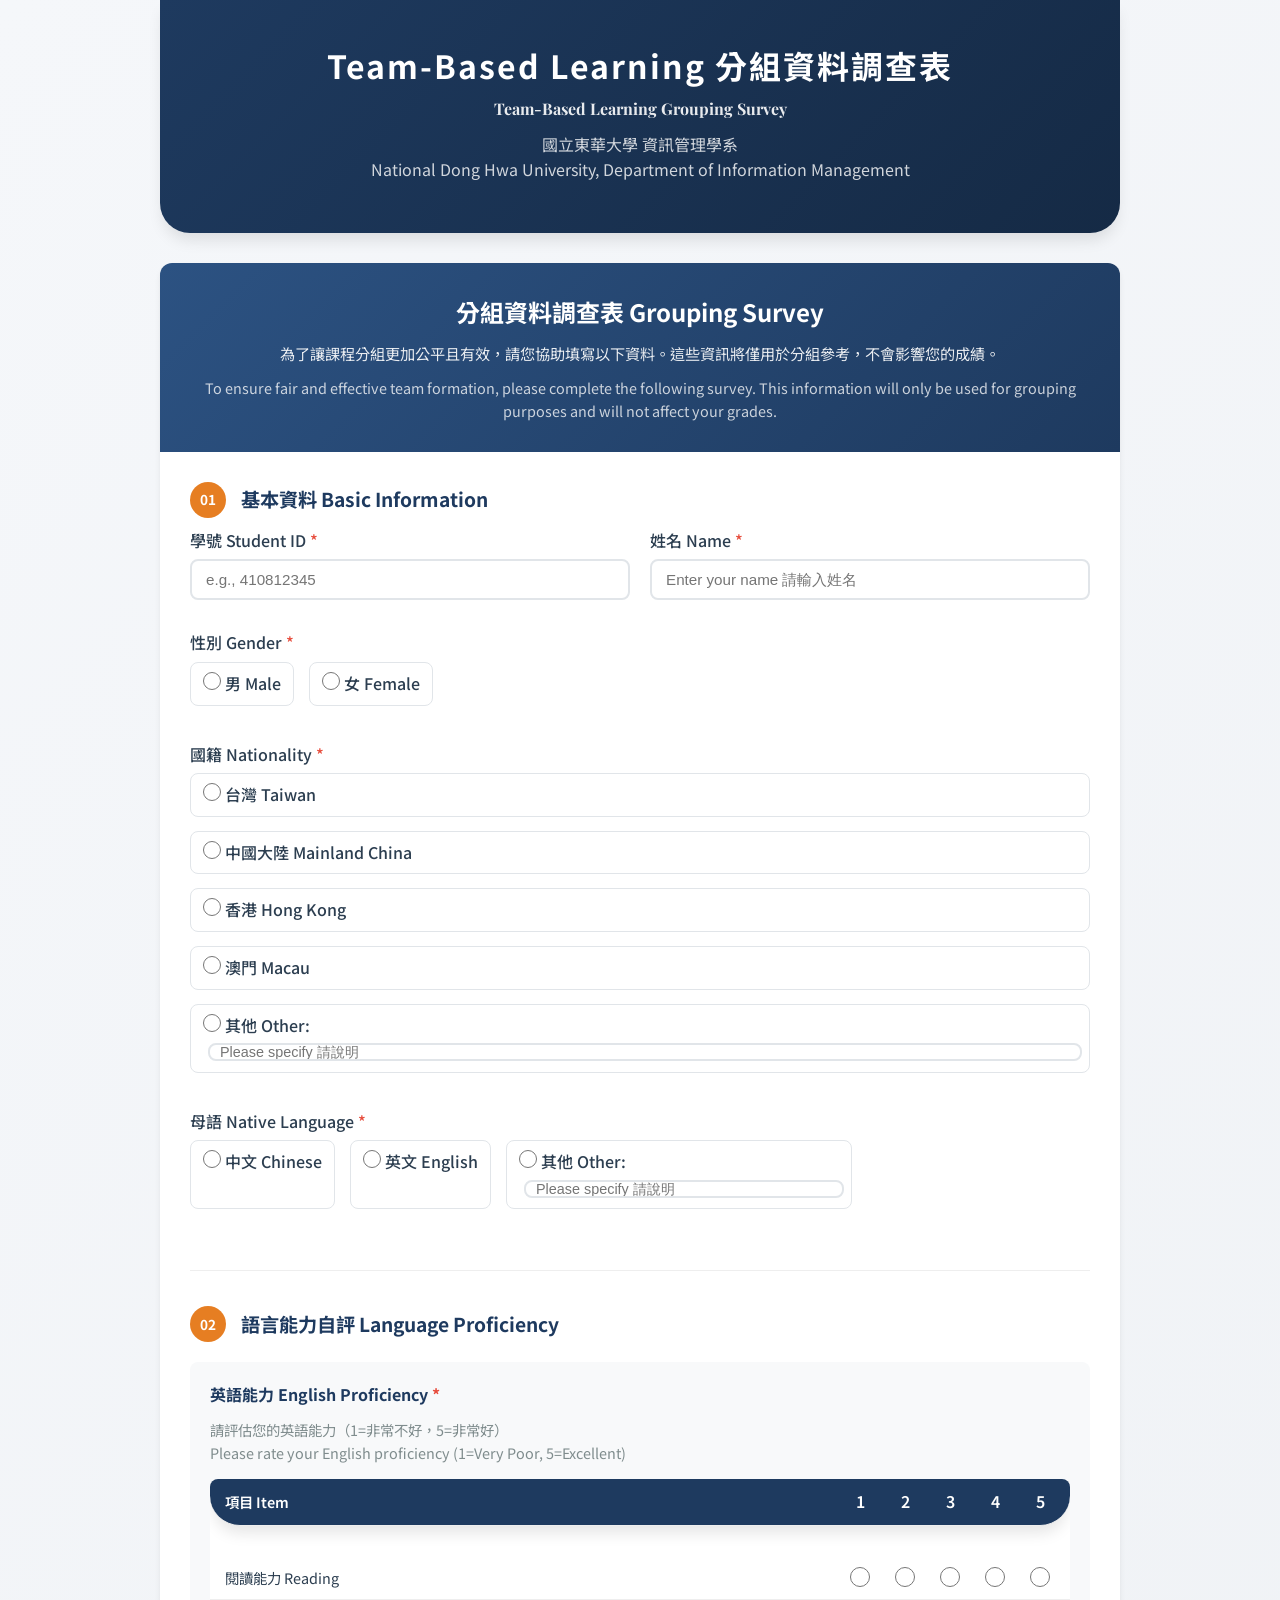
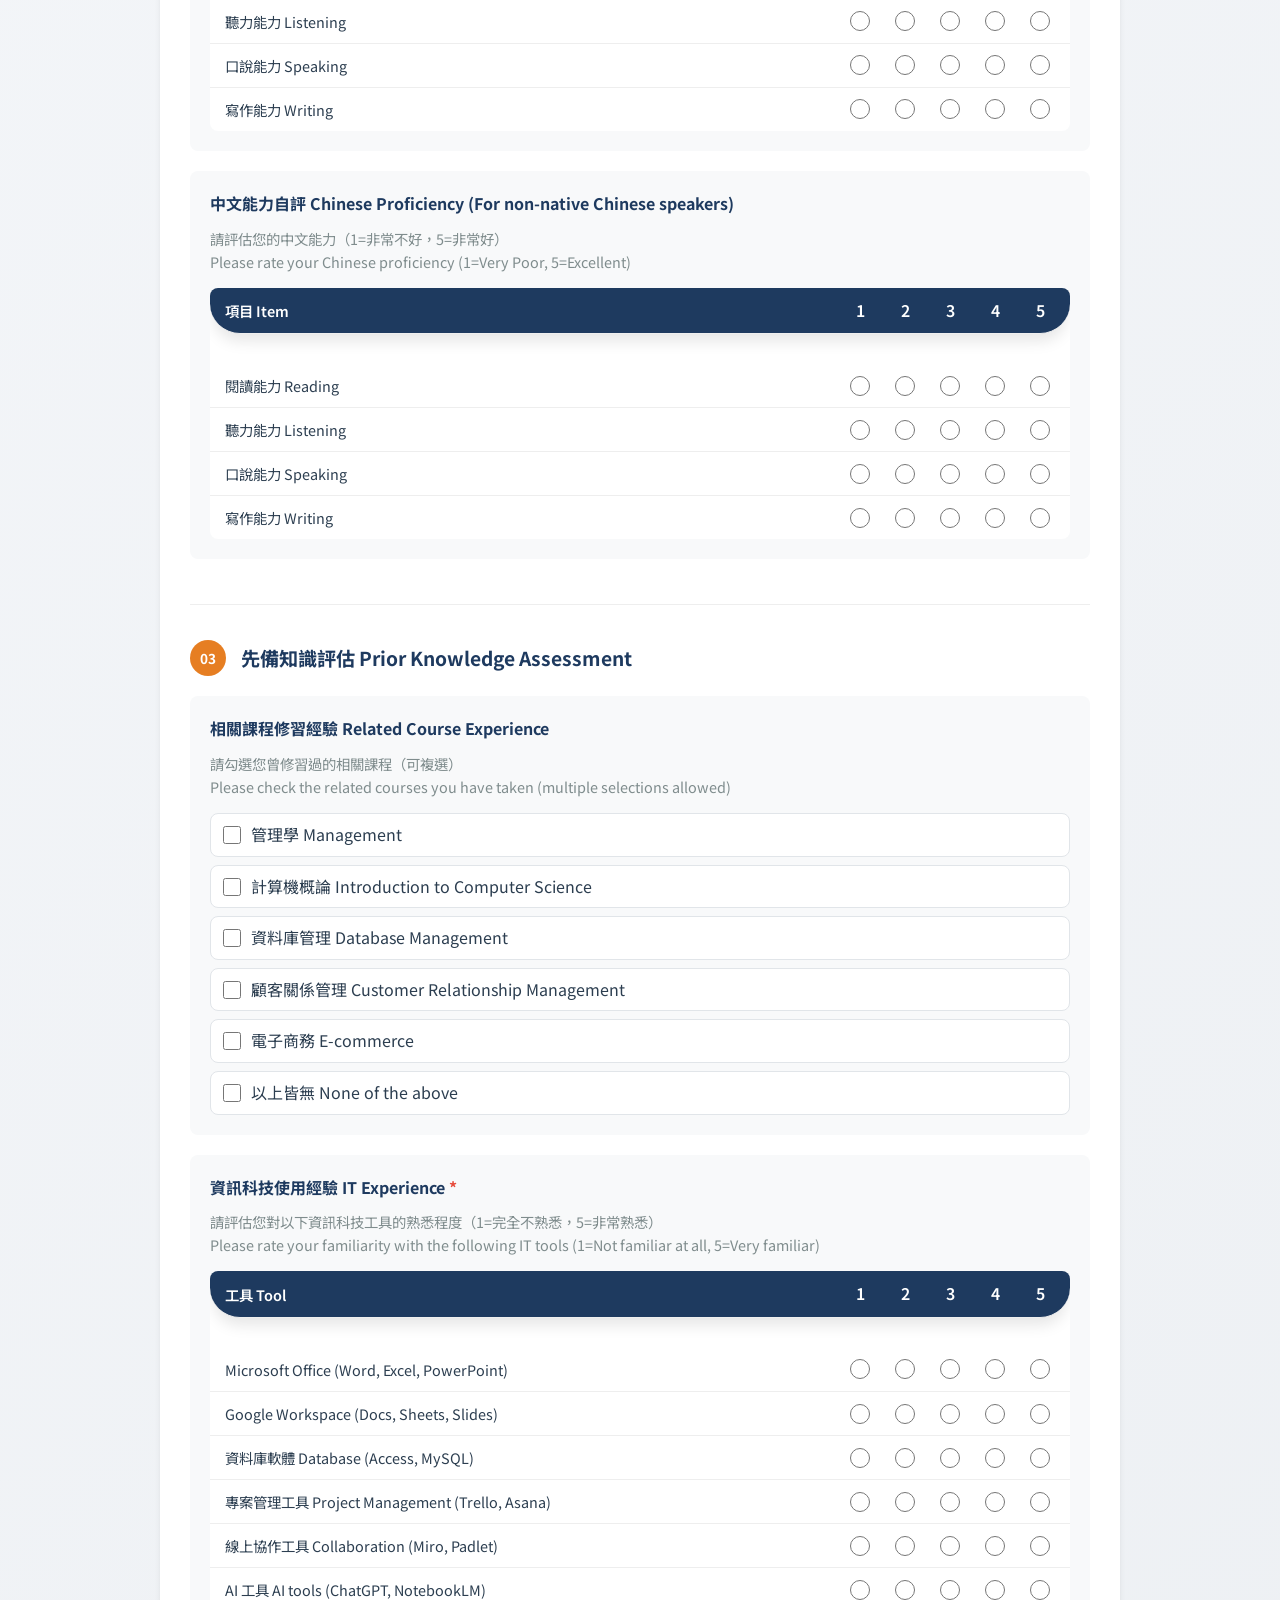
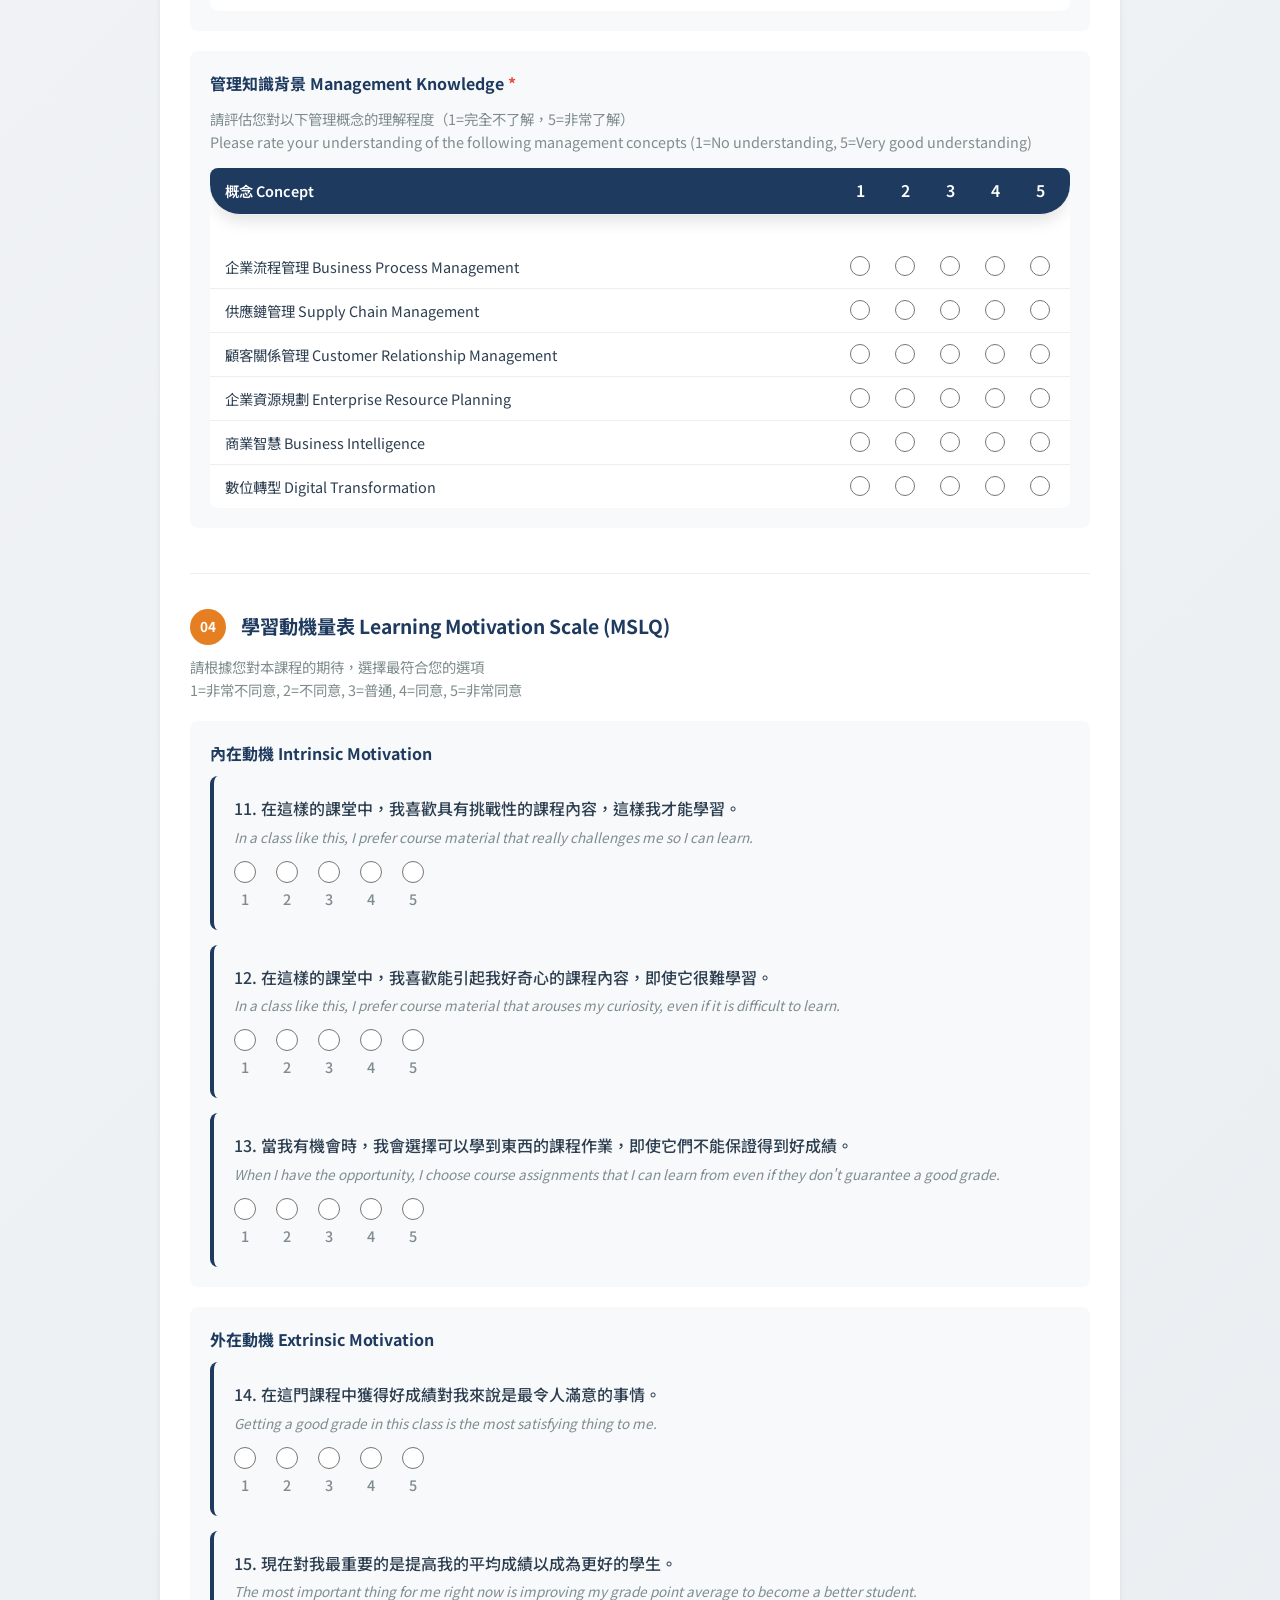
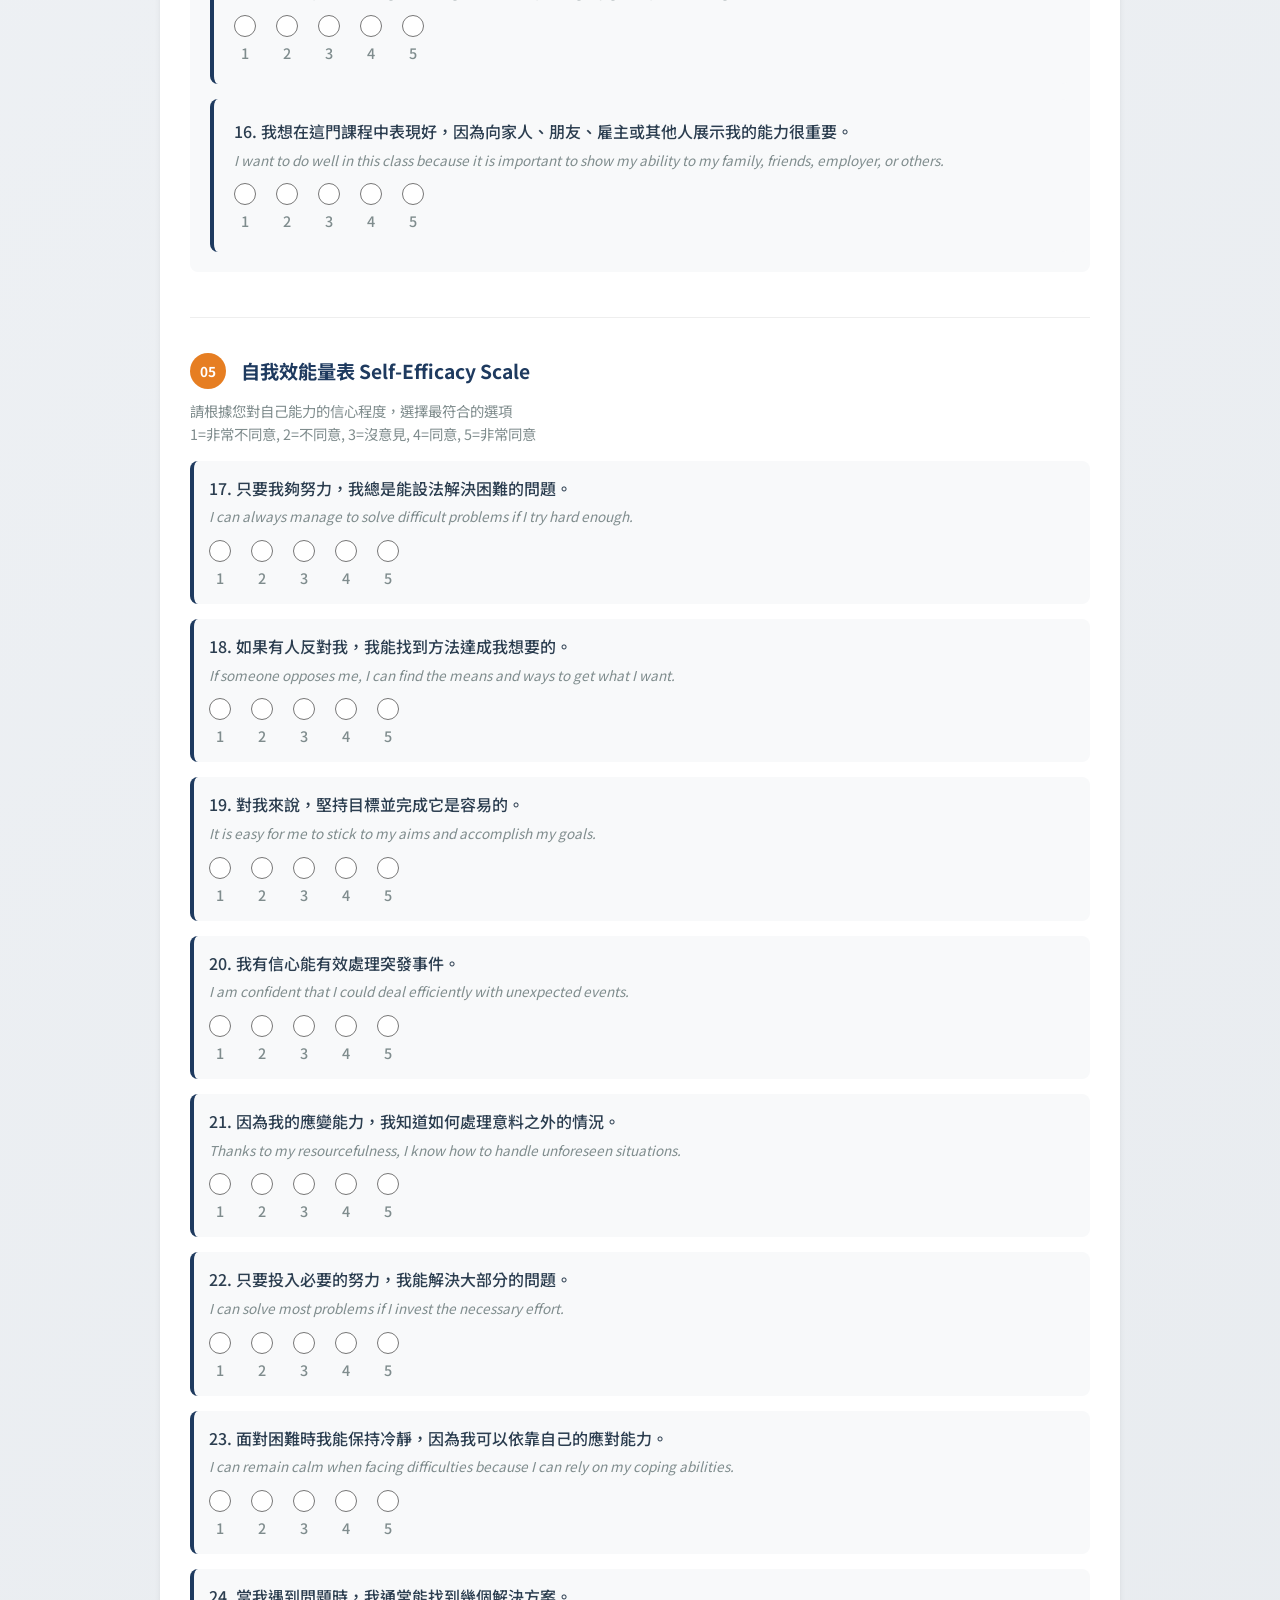
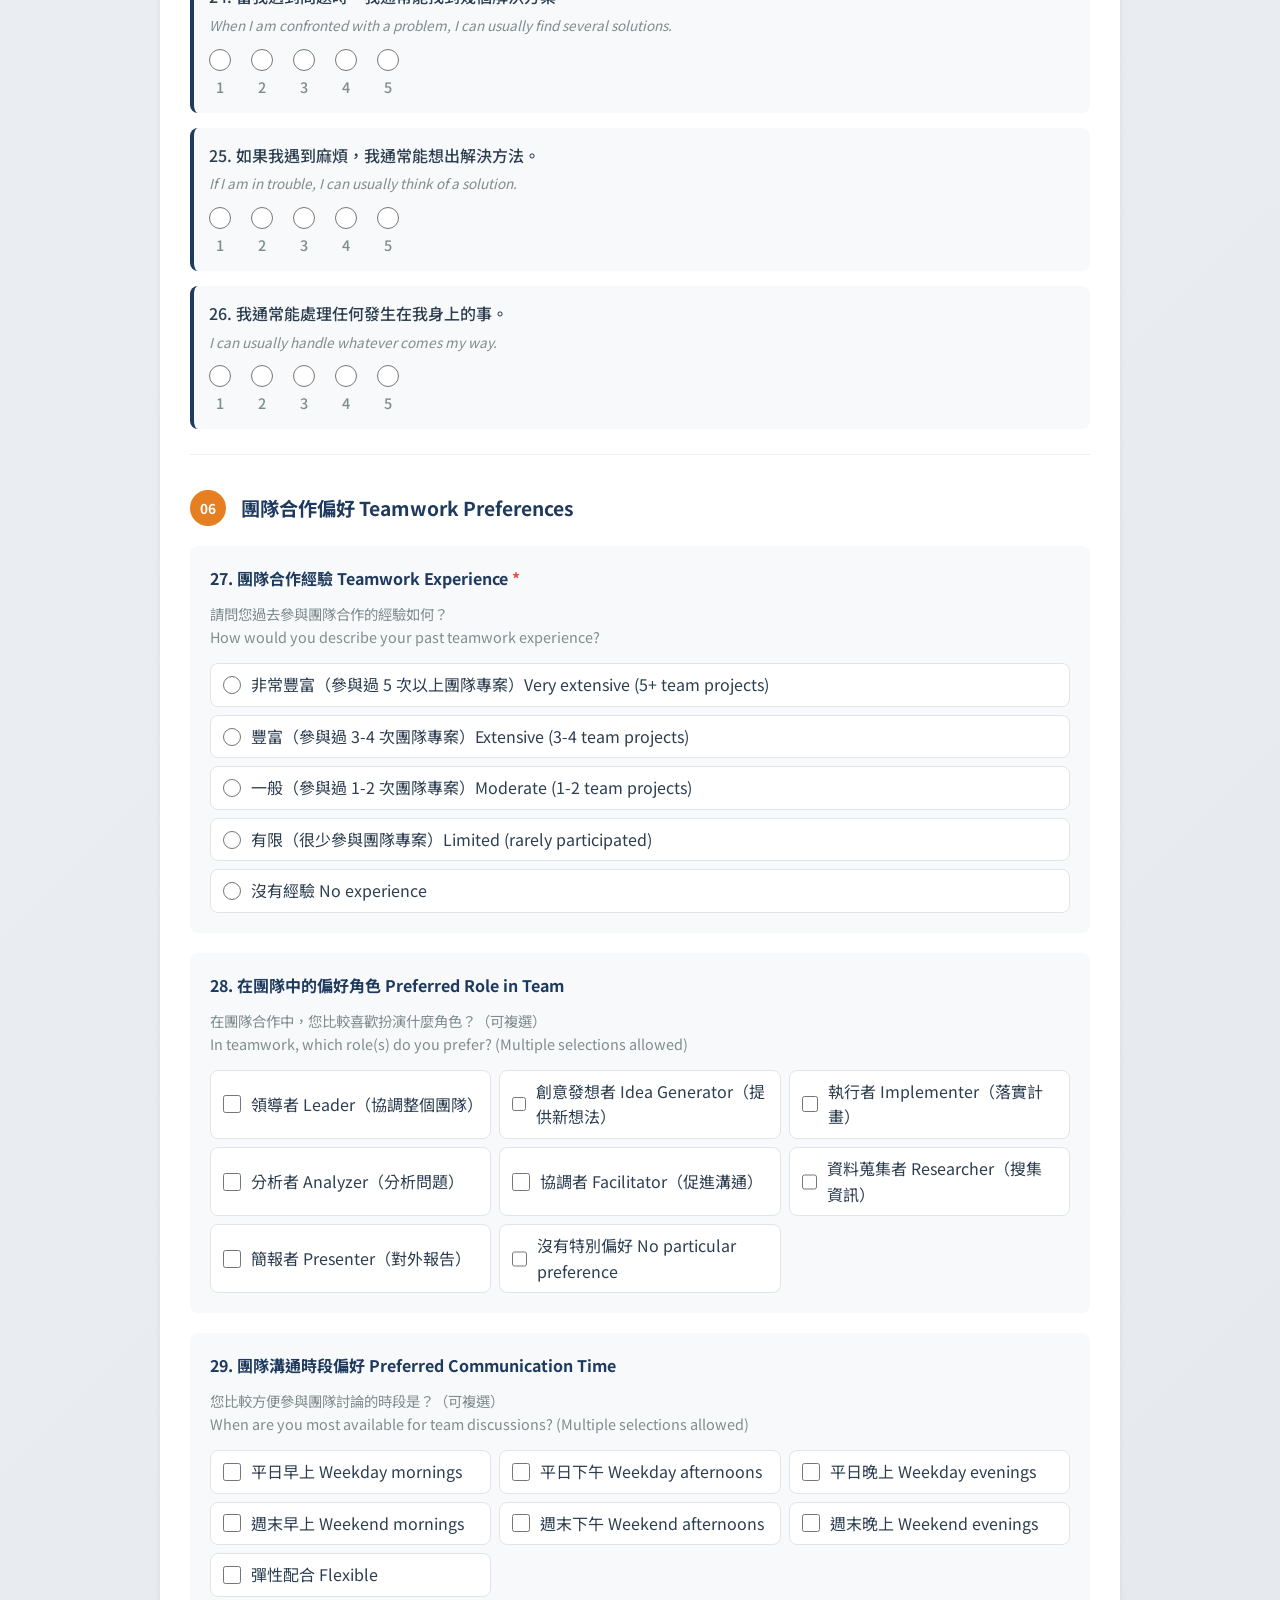
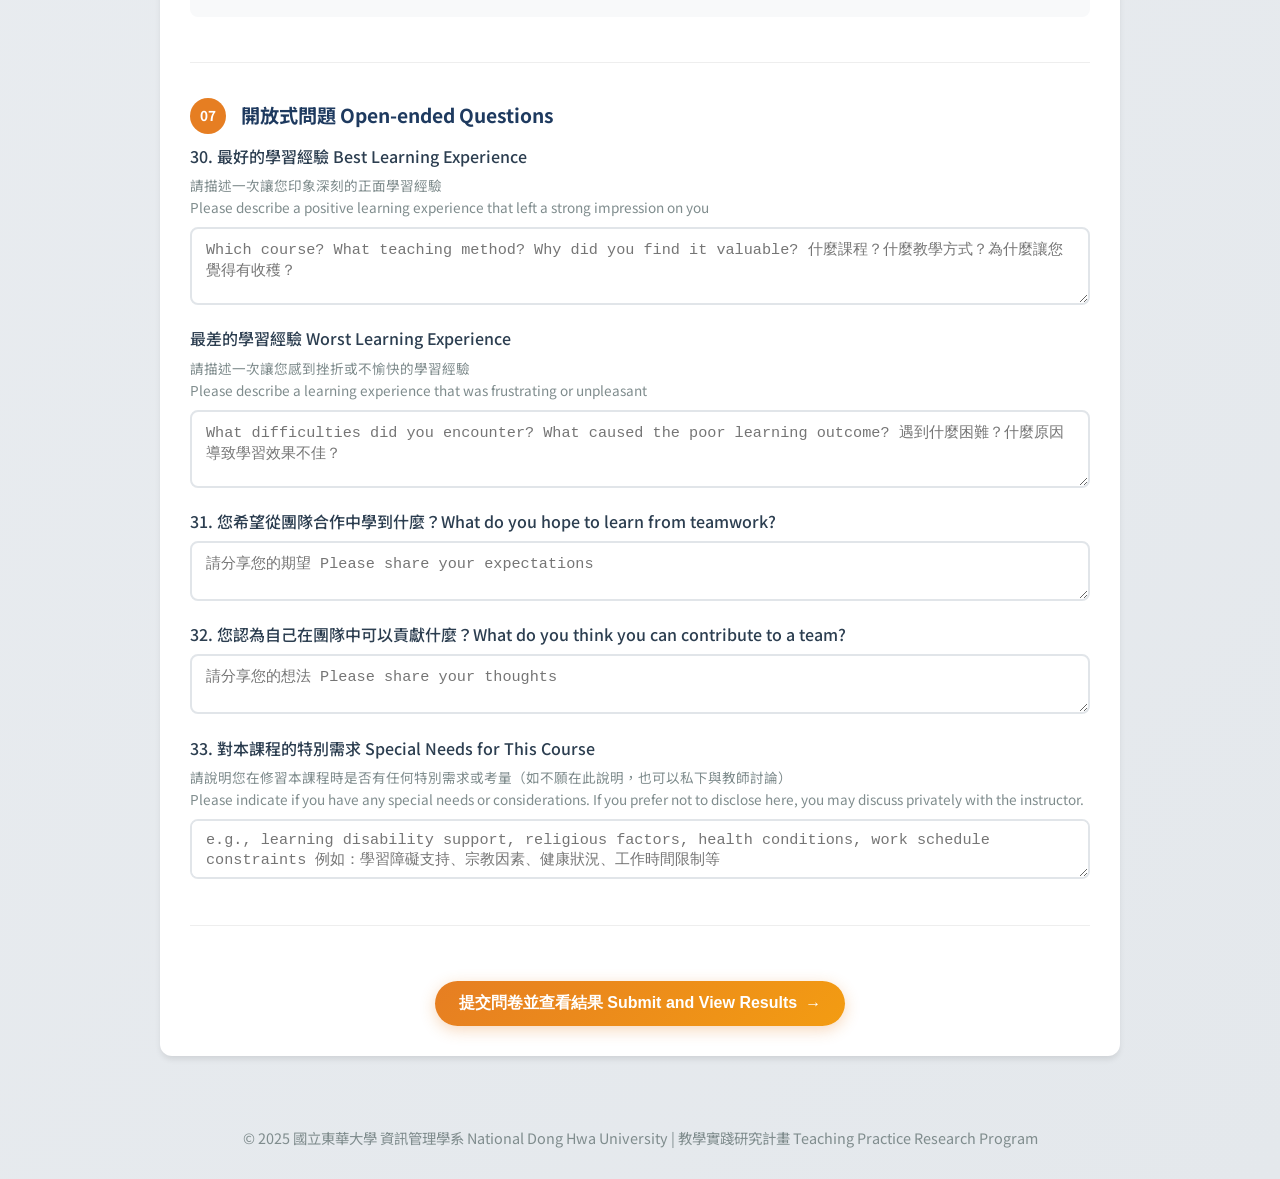
==== commit 1020d7d1: "Add files via upload" ====
--- a/index.html
+++ b/index.html
@@ -18,7 +18,7 @@
                     <span class="title-zh">Team-Based Learning 分組資料調查表</span>
                     <span class="title-en">Team-Based Learning Grouping Survey</span>
                 </h1>
-                <p class="subtitle">國立東華大學 資訊管理學系</p>
+                <p class="subtitle">國立東華大學 資訊管理學系<br>National Dong Hwa University, Department of Information Management</p>
             </div>
             <!-- Hidden admin access -->
             <nav id="navTabs" class="nav-tabs hidden">
@@ -37,10 +37,10 @@
         <section id="questionnaire" class="section active">
             <div class="card questionnaire-card">
                 <div class="card-header">
-                    <h2>分組資料調查表</h2>
+                    <h2>分組資料調查表 Grouping Survey</h2>
                     <p class="card-subtitle">
-                        為了讓課程分組更加公平且有效，請您協助填寫以下資料。<br>
-                        這些資訊將僅用於分組參考，不會影響您的成績。
+                        為了讓課程分組更加公平且有效，請您協助填寫以下資料。這些資訊將僅用於分組參考，不會影響您的成績。<br>
+                        <span class="subtitle-en">To ensure fair and effective team formation, please complete the following survey. This information will only be used for grouping purposes and will not affect your grades.</span>
                     </p>
                 </div>
 
@@ -55,11 +55,11 @@
                         <div class="form-row">
                             <div class="form-group">
                                 <label for="studentId">學號 Student ID <span class="required">*</span></label>
-                                <input type="text" id="studentId" name="studentId" required placeholder="例如：410812345">
+                                <input type="text" id="studentId" name="studentId" required placeholder="e.g., 410812345">
                             </div>
                             <div class="form-group">
                                 <label for="studentName">姓名 Name <span class="required">*</span></label>
-                                <input type="text" id="studentName" name="studentName" required placeholder="請輸入您的姓名">
+                                <input type="text" id="studentName" name="studentName" required placeholder="Enter your name 請輸入姓名">
                             </div>
                         </div>
 
@@ -74,14 +74,6 @@
                                     <label class="radio-option">
                                         <input type="radio" name="gender" value="female">
                                         <span>女 Female</span>
-                                    </label>
-                                    <label class="radio-option">
-                                        <input type="radio" name="gender" value="other">
-                                        <span>其他 Other</span>
-                                    </label>
-                                    <label class="radio-option">
-                                        <input type="radio" name="gender" value="prefer_not_say">
-                                        <span>不願透露</span>
                                     </label>
                                 </div>
                             </div>
@@ -110,7 +102,7 @@
                                     <label class="radio-option other-option">
                                         <input type="radio" name="nationality" value="other">
                                         <span>其他 Other:</span>
-                                        <input type="text" name="nationalityOther" class="inline-input" placeholder="請說明">
+                                        <input type="text" name="nationalityOther" class="inline-input" placeholder="Please specify 請說明">
                                     </label>
                                 </div>
                             </div>
@@ -130,8 +122,8 @@
                                     </label>
                                     <label class="radio-option other-option">
                                         <input type="radio" name="nativeLanguage" value="other">
-                                        <span>其他:</span>
-                                        <input type="text" name="nativeLanguageOther" class="inline-input" placeholder="請說明">
+                                        <span>其他 Other:</span>
+                                        <input type="text" name="nativeLanguageOther" class="inline-input" placeholder="Please specify 請說明">
                                     </label>
                                 </div>
                             </div>
@@ -147,7 +139,7 @@
                         
                         <div class="subsection">
                             <h4>英語能力 English Proficiency <span class="required">*</span></h4>
-                            <p class="section-desc">請評估您的英語能力（1=非常不好，5=非常好）</p>
+                            <p class="section-desc">請評估您的英語能力（1=非常不好，5=非常好）<br>Please rate your English proficiency (1=Very Poor, 5=Excellent)</p>
                             <div class="rating-table">
                                 <div class="rating-row header">
                                     <div class="rating-label">項目 Item</div>
@@ -199,57 +191,53 @@
                         </div>
 
                         <div class="subsection" id="chineseProficiency">
-                            <h4>中文能力自評 Chinese Proficiency（針對非中文母語者）</h4>
-                            <p class="section-desc">請評估您的中文能力（1=非常不好，5=非常好，N/A=不適用）</p>
+                            <h4>中文能力自評 Chinese Proficiency (For non-native Chinese speakers)</h4>
+                            <p class="section-desc">請評估您的中文能力（1=非常不好，5=非常好）<br>Please rate your Chinese proficiency (1=Very Poor, 5=Excellent)</p>
                             <div class="rating-table">
                                 <div class="rating-row header">
                                     <div class="rating-label">項目 Item</div>
-                                    <div class="rating-options with-na">
-                                        <span>1</span><span>2</span><span>3</span><span>4</span><span>5</span><span>N/A</span>
+                                    <div class="rating-options">
+                                        <span>1</span><span>2</span><span>3</span><span>4</span><span>5</span>
                                     </div>
                                 </div>
                                 <div class="rating-row">
                                     <div class="rating-label">閱讀能力 Reading</div>
-                                    <div class="rating-options with-na">
+                                    <div class="rating-options">
                                         <label><input type="radio" name="chnReading" value="1"></label>
                                         <label><input type="radio" name="chnReading" value="2"></label>
                                         <label><input type="radio" name="chnReading" value="3"></label>
                                         <label><input type="radio" name="chnReading" value="4"></label>
                                         <label><input type="radio" name="chnReading" value="5"></label>
-                                        <label><input type="radio" name="chnReading" value="na" checked></label>
                                     </div>
                                 </div>
                                 <div class="rating-row">
                                     <div class="rating-label">聽力能力 Listening</div>
-                                    <div class="rating-options with-na">
+                                    <div class="rating-options">
                                         <label><input type="radio" name="chnListening" value="1"></label>
                                         <label><input type="radio" name="chnListening" value="2"></label>
                                         <label><input type="radio" name="chnListening" value="3"></label>
                                         <label><input type="radio" name="chnListening" value="4"></label>
                                         <label><input type="radio" name="chnListening" value="5"></label>
-                                        <label><input type="radio" name="chnListening" value="na" checked></label>
                                     </div>
                                 </div>
                                 <div class="rating-row">
                                     <div class="rating-label">口說能力 Speaking</div>
-                                    <div class="rating-options with-na">
+                                    <div class="rating-options">
                                         <label><input type="radio" name="chnSpeaking" value="1"></label>
                                         <label><input type="radio" name="chnSpeaking" value="2"></label>
                                         <label><input type="radio" name="chnSpeaking" value="3"></label>
                                         <label><input type="radio" name="chnSpeaking" value="4"></label>
                                         <label><input type="radio" name="chnSpeaking" value="5"></label>
-                                        <label><input type="radio" name="chnSpeaking" value="na" checked></label>
                                     </div>
                                 </div>
                                 <div class="rating-row">
                                     <div class="rating-label">寫作能力 Writing</div>
-                                    <div class="rating-options with-na">
+                                    <div class="rating-options">
                                         <label><input type="radio" name="chnWriting" value="1"></label>
                                         <label><input type="radio" name="chnWriting" value="2"></label>
                                         <label><input type="radio" name="chnWriting" value="3"></label>
                                         <label><input type="radio" name="chnWriting" value="4"></label>
                                         <label><input type="radio" name="chnWriting" value="5"></label>
-                                        <label><input type="radio" name="chnWriting" value="na" checked></label>
                                     </div>
                                 </div>
                             </div>
@@ -265,38 +253,29 @@
 
                         <div class="subsection">
                             <h4>相關課程修習經驗 Related Course Experience</h4>
-                            <p class="section-desc">請勾選您曾修習過的相關課程（可複選）</p>
+                            <p class="section-desc">請勾選您曾修習過的相關課程（可複選）<br>Please check the related courses you have taken (multiple selections allowed)</p>
                             <div class="checkbox-group">
+                                <label class="checkbox-option">
+                                    <input type="checkbox" name="courses" value="management">
+                                    <span>管理學 Management</span>
+                                </label>
                                 <label class="checkbox-option">
                                     <input type="checkbox" name="courses" value="intro_cs">
                                     <span>計算機概論 Introduction to Computer Science</span>
                                 </label>
                                 <label class="checkbox-option">
-                                    <input type="checkbox" name="courses" value="intro_im">
-                                    <span>資訊管理導論 Introduction to Information Management</span>
-                                </label>
-                                <label class="checkbox-option">
                                     <input type="checkbox" name="courses" value="database">
                                     <span>資料庫管理 Database Management</span>
                                 </label>
                                 <label class="checkbox-option">
-                                    <input type="checkbox" name="courses" value="sa">
-                                    <span>系統分析與設計 System Analysis and Design</span>
+                                    <input type="checkbox" name="courses" value="crm">
+                                    <span>顧客關係管理 Customer Relationship Management</span>
                                 </label>
                                 <label class="checkbox-option">
                                     <input type="checkbox" name="courses" value="ecommerce">
                                     <span>電子商務 E-commerce</span>
                                 </label>
                                 <label class="checkbox-option">
-                                    <input type="checkbox" name="courses" value="erp">
-                                    <span>企業資源規劃 Enterprise Resource Planning (ERP)</span>
-                                </label>
-                                <label class="checkbox-option other-option">
-                                    <input type="checkbox" name="courses" value="other">
-                                    <span>其他 Other:</span>
-                                    <input type="text" name="coursesOther" class="inline-input" placeholder="請說明">
-                                </label>
-                                <label class="checkbox-option">
                                     <input type="checkbox" name="courses" value="none" id="coursesNone">
                                     <span>以上皆無 None of the above</span>
                                 </label>
@@ -305,7 +284,7 @@
 
                         <div class="subsection">
                             <h4>資訊科技使用經驗 IT Experience <span class="required">*</span></h4>
-                            <p class="section-desc">請評估您對以下資訊科技工具的熟悉程度（1=完全不熟悉，5=非常熟悉）</p>
+                            <p class="section-desc">請評估您對以下資訊科技工具的熟悉程度（1=完全不熟悉，5=非常熟悉）<br>Please rate your familiarity with the following IT tools (1=Not familiar at all, 5=Very familiar)</p>
                             <div class="rating-table">
                                 <div class="rating-row header">
                                     <div class="rating-label">工具 Tool</div>
@@ -378,7 +357,7 @@
 
                         <div class="subsection">
                             <h4>管理知識背景 Management Knowledge <span class="required">*</span></h4>
-                            <p class="section-desc">請評估您對以下管理概念的理解程度（1=完全不了解，5=非常了解）</p>
+                            <p class="section-desc">請評估您對以下管理概念的理解程度（1=完全不了解，5=非常了解）<br>Please rate your understanding of the following management concepts (1=No understanding, 5=Very good understanding)</p>
                             <div class="rating-table">
                                 <div class="rating-row header">
                                     <div class="rating-label">概念 Concept</div>
@@ -674,7 +653,7 @@
 
                         <div class="subsection">
                             <h4>27. 團隊合作經驗 Teamwork Experience <span class="required">*</span></h4>
-                            <p class="section-desc">請問您過去參與團隊合作的經驗如何？</p>
+                            <p class="section-desc">請問您過去參與團隊合作的經驗如何？<br>How would you describe your past teamwork experience?</p>
                             <div class="radio-group">
                                 <label class="radio-option">
                                     <input type="radio" name="teamExp" value="5" required>
@@ -701,7 +680,7 @@
 
                         <div class="subsection">
                             <h4>28. 在團隊中的偏好角色 Preferred Role in Team</h4>
-                            <p class="section-desc">在團隊合作中，您比較喜歡扮演什麼角色？（可複選）</p>
+                            <p class="section-desc">在團隊合作中，您比較喜歡扮演什麼角色？（可複選）<br>In teamwork, which role(s) do you prefer? (Multiple selections allowed)</p>
                             <div class="checkbox-group two-columns">
                                 <label class="checkbox-option">
                                     <input type="checkbox" name="teamRole" value="leader">
@@ -740,7 +719,7 @@
 
                         <div class="subsection">
                             <h4>29. 團隊溝通時段偏好 Preferred Communication Time</h4>
-                            <p class="section-desc">您比較方便參與團隊討論的時段是？（可複選）</p>
+                            <p class="section-desc">您比較方便參與團隊討論的時段是？（可複選）<br>When are you most available for team discussions? (Multiple selections allowed)</p>
                             <div class="checkbox-group two-columns">
                                 <label class="checkbox-option">
                                     <input type="checkbox" name="teamTime" value="weekday_morning">
@@ -783,41 +762,41 @@
 
                         <div class="form-group">
                             <label for="bestExperience">30. 最好的學習經驗 Best Learning Experience</label>
-                            <p class="field-desc">請描述一次讓您印象深刻的正面學習經驗</p>
+                            <p class="field-desc">請描述一次讓您印象深刻的正面學習經驗<br>Please describe a positive learning experience that left a strong impression on you</p>
                             <textarea id="bestExperience" name="bestExperience" rows="3" 
-                                placeholder="例如：什麼課程？什麼教學方式？為什麼讓您覺得有收穫？"></textarea>
+                                placeholder="Which course? What teaching method? Why did you find it valuable? 什麼課程？什麼教學方式？為什麼讓您覺得有收穫？"></textarea>
                         </div>
 
                         <div class="form-group">
                             <label for="worstExperience">最差的學習經驗 Worst Learning Experience</label>
-                            <p class="field-desc">請描述一次讓您感到挫折或不愉快的學習經驗</p>
+                            <p class="field-desc">請描述一次讓您感到挫折或不愉快的學習經驗<br>Please describe a learning experience that was frustrating or unpleasant</p>
                             <textarea id="worstExperience" name="worstExperience" rows="3" 
-                                placeholder="例如：遇到什麼困難？什麼原因導致學習效果不佳？"></textarea>
+                                placeholder="What difficulties did you encounter? What caused the poor learning outcome? 遇到什麼困難？什麼原因導致學習效果不佳？"></textarea>
                         </div>
 
                         <div class="form-group">
-                            <label for="teamLearning">31. 您希望從團隊合作中學到什麼？</label>
+                            <label for="teamLearning">31. 您希望從團隊合作中學到什麼？What do you hope to learn from teamwork?</label>
                             <textarea id="teamLearning" name="teamLearning" rows="2" 
-                                placeholder="What do you hope to learn from teamwork?"></textarea>
+                                placeholder="請分享您的期望 Please share your expectations"></textarea>
                         </div>
 
                         <div class="form-group">
-                            <label for="teamContribution">32. 您認為自己在團隊中可以貢獻什麼？</label>
+                            <label for="teamContribution">32. 您認為自己在團隊中可以貢獻什麼？What do you think you can contribute to a team?</label>
                             <textarea id="teamContribution" name="teamContribution" rows="2" 
-                                placeholder="What do you think you can contribute to a team?"></textarea>
+                                placeholder="請分享您的想法 Please share your thoughts"></textarea>
                         </div>
 
                         <div class="form-group">
-                            <label for="specialNeeds">33. 對本課程的特別需求 Special Needs</label>
-                            <p class="field-desc">請說明您在修習本課程時是否有任何特別需求或考量（如不願在此說明，也可以私下與教師討論）</p>
+                            <label for="specialNeeds">33. 對本課程的特別需求 Special Needs for This Course</label>
+                            <p class="field-desc">請說明您在修習本課程時是否有任何特別需求或考量（如不願在此說明，也可以私下與教師討論）<br>Please indicate if you have any special needs or considerations. If you prefer not to disclose here, you may discuss privately with the instructor.</p>
                             <textarea id="specialNeeds" name="specialNeeds" rows="2" 
-                                placeholder="例如：學習障礙支持、宗教因素、健康狀況、工作時間限制等"></textarea>
+                                placeholder="e.g., learning disability support, religious factors, health conditions, work schedule constraints 例如：學習障礙支持、宗教因素、健康狀況、工作時間限制等"></textarea>
                         </div>
                     </div>
 
                     <div class="form-actions">
                         <button type="submit" class="btn btn-primary" id="submitBtn">
-                            <span>提交問卷並查看結果</span>
+                            <span>提交問卷並查看結果 Submit and View Results</span>
                             <span class="btn-icon">→</span>
                         </button>
                     </div>
@@ -826,7 +805,7 @@
                 <!-- Loading Overlay -->
                 <div id="loadingOverlay" class="loading-overlay hidden">
                     <div class="loading-spinner"></div>
-                    <p>正在分析您的資料...</p>
+                    <p>正在分析您的資料... Analyzing your data...</p>
                 </div>
             </div>
 
@@ -835,8 +814,8 @@
                 <div class="results-card">
                     <div class="results-header">
                         <div class="success-icon">✓</div>
-                        <h2>問卷提交成功！</h2>
-                        <p>感謝您的參與，以下是您的學習者類型分析</p>
+                        <h2>問卷提交成功！Survey Submitted Successfully!</h2>
+                        <p>感謝您的參與，以下是您的學習者類型分析<br>Thank you for your participation. Below is your learner profile analysis.</p>
                     </div>
 
                     <div class="profile-summary">
@@ -848,7 +827,7 @@
                         <!-- Learning Profile Card -->
                         <div class="result-card">
                             <div class="result-icon">📚</div>
-                            <h4>先備知識程度</h4>
+                            <h4>先備知識程度 Prior Knowledge</h4>
                             <div class="result-meter">
                                 <div class="meter-fill" id="knowledgeMeter"></div>
                             </div>
@@ -859,7 +838,7 @@
                         <!-- IT Skills Card -->
                         <div class="result-card">
                             <div class="result-icon">💻</div>
-                            <h4>資訊科技能力</h4>
+                            <h4>資訊科技能力 IT Skills</h4>
                             <div class="result-meter">
                                 <div class="meter-fill" id="itMeter"></div>
                             </div>
@@ -870,7 +849,7 @@
                         <!-- Motivation Card -->
                         <div class="result-card">
                             <div class="result-icon">🎯</div>
-                            <h4>學習動機類型</h4>
+                            <h4>學習動機類型 Motivation Type</h4>
                             <div class="motivation-type" id="motivationType">
                                 <span class="type-badge intrinsic">內在導向</span>
                             </div>
@@ -880,7 +859,7 @@
                         <!-- Self-Efficacy Card -->
                         <div class="result-card">
                             <div class="result-icon">💪</div>
-                            <h4>自我效能感</h4>
+                            <h4>自我效能感 Self-Efficacy</h4>
                             <div class="result-meter">
                                 <div class="meter-fill" id="efficacyMeter"></div>
                             </div>
@@ -891,7 +870,7 @@
                         <!-- Team Role Card -->
                         <div class="result-card wide">
                             <div class="result-icon">👥</div>
-                            <h4>您的團隊角色傾向</h4>
+                            <h4>您的團隊角色傾向 Your Team Role Preferences</h4>
                             <div class="team-roles" id="teamRoles">
                                 <!-- Will be populated dynamically -->
                             </div>
@@ -900,7 +879,7 @@
                         <!-- Language Profile Card -->
                         <div class="result-card wide">
                             <div class="result-icon">🌍</div>
-                            <h4>語言能力概況</h4>
+                            <h4>語言能力概況 Language Proficiency</h4>
                             <div class="language-bars" id="languageBars">
                                 <!-- Will be populated dynamically -->
                             </div>
@@ -908,15 +887,15 @@
                     </div>
 
                     <div class="results-note">
-                        <p>💡 <strong>說明：</strong>此分析結果僅供參考，將用於協助教師進行公平且有效的分組。最終分組結果將於課堂上公布。</p>
+                        <p>💡 <strong>說明 Note：</strong>此分析結果僅供參考，將用於協助教師進行公平且有效的分組。最終分組結果將於課堂上公布。<br>This analysis is for reference only and will be used to assist the instructor in fair and effective team formation. Final grouping results will be announced in class.</p>
                     </div>
 
                     <div class="results-actions">
                         <button class="btn btn-secondary" onclick="window.print()">
-                            <span>🖨️</span> 列印結果
+                            <span>🖨️</span> 列印結果 Print
                         </button>
                         <button class="btn btn-primary" onclick="location.reload()">
-                            <span>📝</span> 填寫新問卷
+                            <span>📝</span> 填寫新問卷 New Survey
                         </button>
                     </div>
                 </div>
@@ -966,6 +945,7 @@
                     <p>查看學生問卷資料並進行智慧分組</p>
                 </div>
 
+                <!-- 基本統計 -->
                 <div class="admin-stats">
                     <div class="stat-card">
                         <div class="stat-icon">👥</div>
@@ -993,6 +973,47 @@
                         <div class="stat-content">
                             <span class="stat-number" id="intlCount">0</span>
                             <span class="stat-label">國際學生</span>
+                        </div>
+                    </div>
+                </div>
+
+                <!-- 詳細統計區塊 -->
+                <div class="stats-detail-section">
+                    <h3>📊 詳細統計分析 Detailed Statistics</h3>
+                    <div class="stats-grid">
+                        <!-- 語言能力統計 -->
+                        <div class="stats-card">
+                            <h4>🌐 語言能力 Language Proficiency</h4>
+                            <div class="stats-content" id="langStats">
+                                <div class="stat-row"><span>英語平均 English Avg:</span><span id="avgEngScore">-</span></div>
+                                <div class="stat-row"><span>中文平均 Chinese Avg:</span><span id="avgChnScore">-</span></div>
+                            </div>
+                        </div>
+                        
+                        <!-- 先備知識統計 - 前三名課程 -->
+                        <div class="stats-card">
+                            <h4>📚 先備知識 Prior Knowledge (修課前三名)</h4>
+                            <div class="stats-content" id="knowledgeStats">
+                                <div class="stat-row"><span>第1名 Top 1:</span><span id="topCourse1">-</span></div>
+                                <div class="stat-row"><span>第2名 Top 2:</span><span id="topCourse2">-</span></div>
+                                <div class="stat-row"><span>第3名 Top 3:</span><span id="topCourse3">-</span></div>
+                            </div>
+                        </div>
+
+                        <!-- 最差學習經驗彙整 -->
+                        <div class="stats-card wide">
+                            <h4>⚠️ 最差學習經驗彙整 Worst Learning Experiences Summary</h4>
+                            <div class="worst-exp-list" id="worstExpList">
+                                <p class="no-data">尚無資料 No data yet</p>
+                            </div>
+                        </div>
+
+                        <!-- 特別需求彙整 -->
+                        <div class="stats-card wide">
+                            <h4>📋 對本課程的特別需求 Special Needs for This Course</h4>
+                            <div class="worst-exp-list" id="specialNeedsList">
+                                <p class="no-data">尚無資料 No data yet</p>
+                            </div>
                         </div>
                     </div>
                 </div>
@@ -1022,6 +1043,9 @@
                     <div class="button-group">
                         <button id="generateGroups" class="btn btn-primary">
                             <span>🎲</span> 執行智慧分組
+                        </button>
+                        <button id="downloadExcel" class="btn btn-success">
+                            <span>📗</span> 下載分組 Excel
                         </button>
                         <button id="downloadReport" class="btn btn-secondary">
                             <span>📥</span> 下載分組報告
@@ -1063,7 +1087,7 @@
         </section>
 
         <footer class="footer">
-            <p>© 2025 國立東華大學 資訊管理學系 | 教學實踐研究計畫</p>
+            <p>© 2025 國立東華大學 資訊管理學系 National Dong Hwa University | 教學實踐研究計畫 Teaching Practice Research Program</p>
         </footer>
     </div>
 
--- a/styles.css
+++ b/styles.css
@@ -74,6 +74,7 @@
 }
 .card-header h2 { font-size: 1.5rem; margin-bottom: 10px; }
 .card-subtitle { opacity: 0.9; font-size: 0.95rem; line-height: 1.6; }
+.card-subtitle .subtitle-en { display: block; margin-top: 10px; font-size: 0.9rem; opacity: 0.85; }
 
 /* Form Styles */
 .form { padding: 30px; }
@@ -152,7 +153,26 @@
 .btn-primary:disabled { opacity: 0.6; cursor: not-allowed; transform: none; }
 .btn-secondary { background: var(--primary); color: var(--white); }
 .btn-secondary:hover { background: var(--primary-light); }
+.btn-success { background: linear-gradient(135deg, #27ae60 0%, #2ecc71 100%); color: var(--white); box-shadow: 0 4px 15px rgba(39,174,96,0.3); }
+.btn-success:hover { transform: translateY(-2px); box-shadow: 0 6px 20px rgba(39,174,96,0.4); }
 .form-actions { text-align: center; padding-top: 20px; }
+
+/* Stats Detail Section */
+.stats-detail-section { background: var(--white); padding: 25px; border-radius: var(--radius); box-shadow: var(--shadow); margin-bottom: 25px; }
+.stats-detail-section h3 { color: var(--primary); margin-bottom: 20px; font-size: 1.2rem; }
+.stats-grid { display: grid; grid-template-columns: repeat(auto-fit, minmax(280px, 1fr)); gap: 20px; }
+.stats-card { background: #f8f9fa; border-radius: var(--radius-sm); padding: 20px; border-left: 4px solid var(--primary); }
+.stats-card.wide { grid-column: span 2; }
+.stats-card h4 { color: var(--primary); margin-bottom: 15px; font-size: 1rem; }
+.stats-content { display: flex; flex-direction: column; gap: 8px; }
+.stat-row { display: flex; justify-content: space-between; font-size: 0.9rem; padding: 5px 0; border-bottom: 1px dashed #dee2e6; }
+.stat-row:last-child { border-bottom: none; }
+.stat-row span:last-child { font-weight: 600; color: var(--primary); }
+.worst-exp-list { max-height: 200px; overflow-y: auto; }
+.worst-exp-item { background: #fff; padding: 10px 15px; margin-bottom: 8px; border-radius: var(--radius-sm); border-left: 3px solid var(--danger); font-size: 0.9rem; }
+.worst-exp-item .student-info { font-weight: 600; color: var(--text); margin-bottom: 5px; }
+.worst-exp-item .exp-content { color: var(--text-light); }
+.no-data { color: var(--text-light); font-style: italic; }
 
 /* Loading */
 .loading-overlay { position: absolute; top: 0; left: 0; right: 0; bottom: 0; background: rgba(255,255,255,0.95); display: flex; flex-direction: column; align-items: center; justify-content: center; z-index: 100; }
@@ -283,6 +303,8 @@
     .admin-stats { grid-template-columns: repeat(2, 1fr); }
     .button-group { flex-direction: column; }
     .btn { width: 100%; justify-content: center; }
+    .stats-grid { grid-template-columns: 1fr; }
+    .stats-card.wide { grid-column: span 1; }
 }
 
 /* Print */
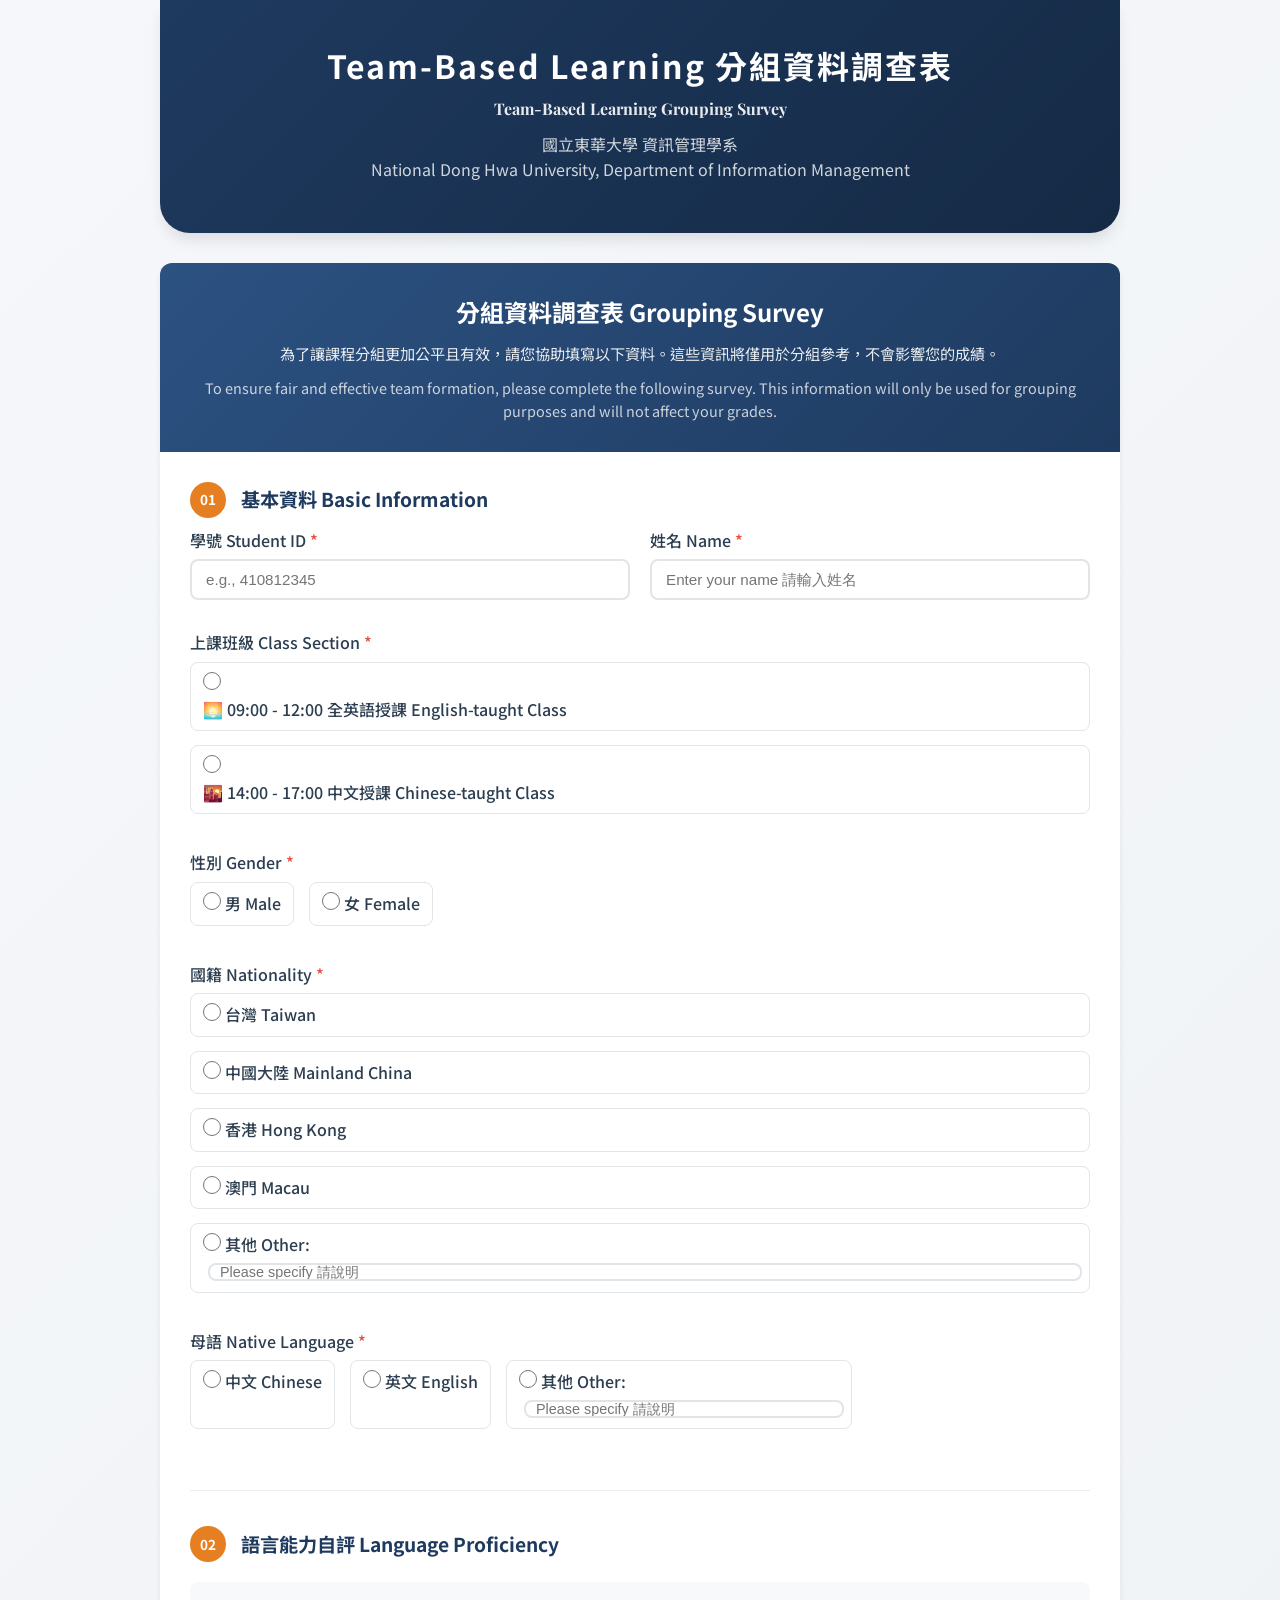
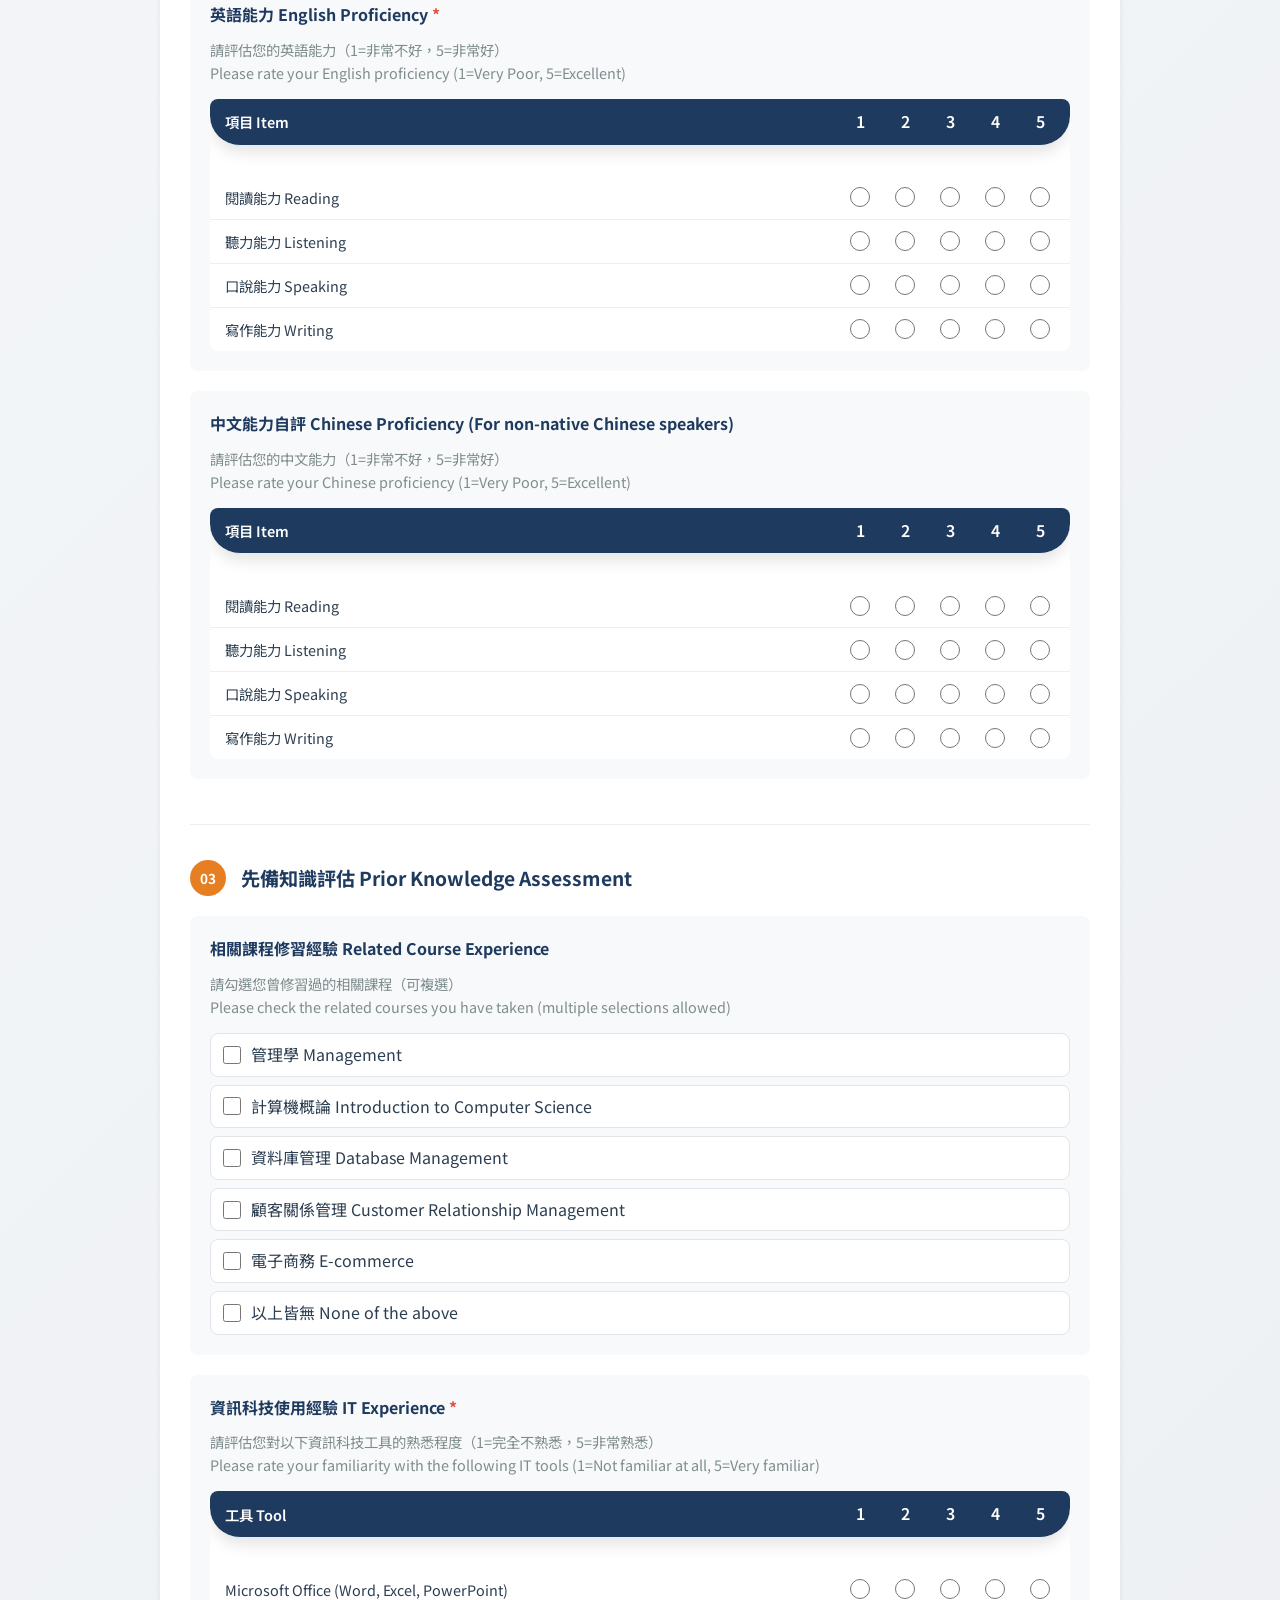
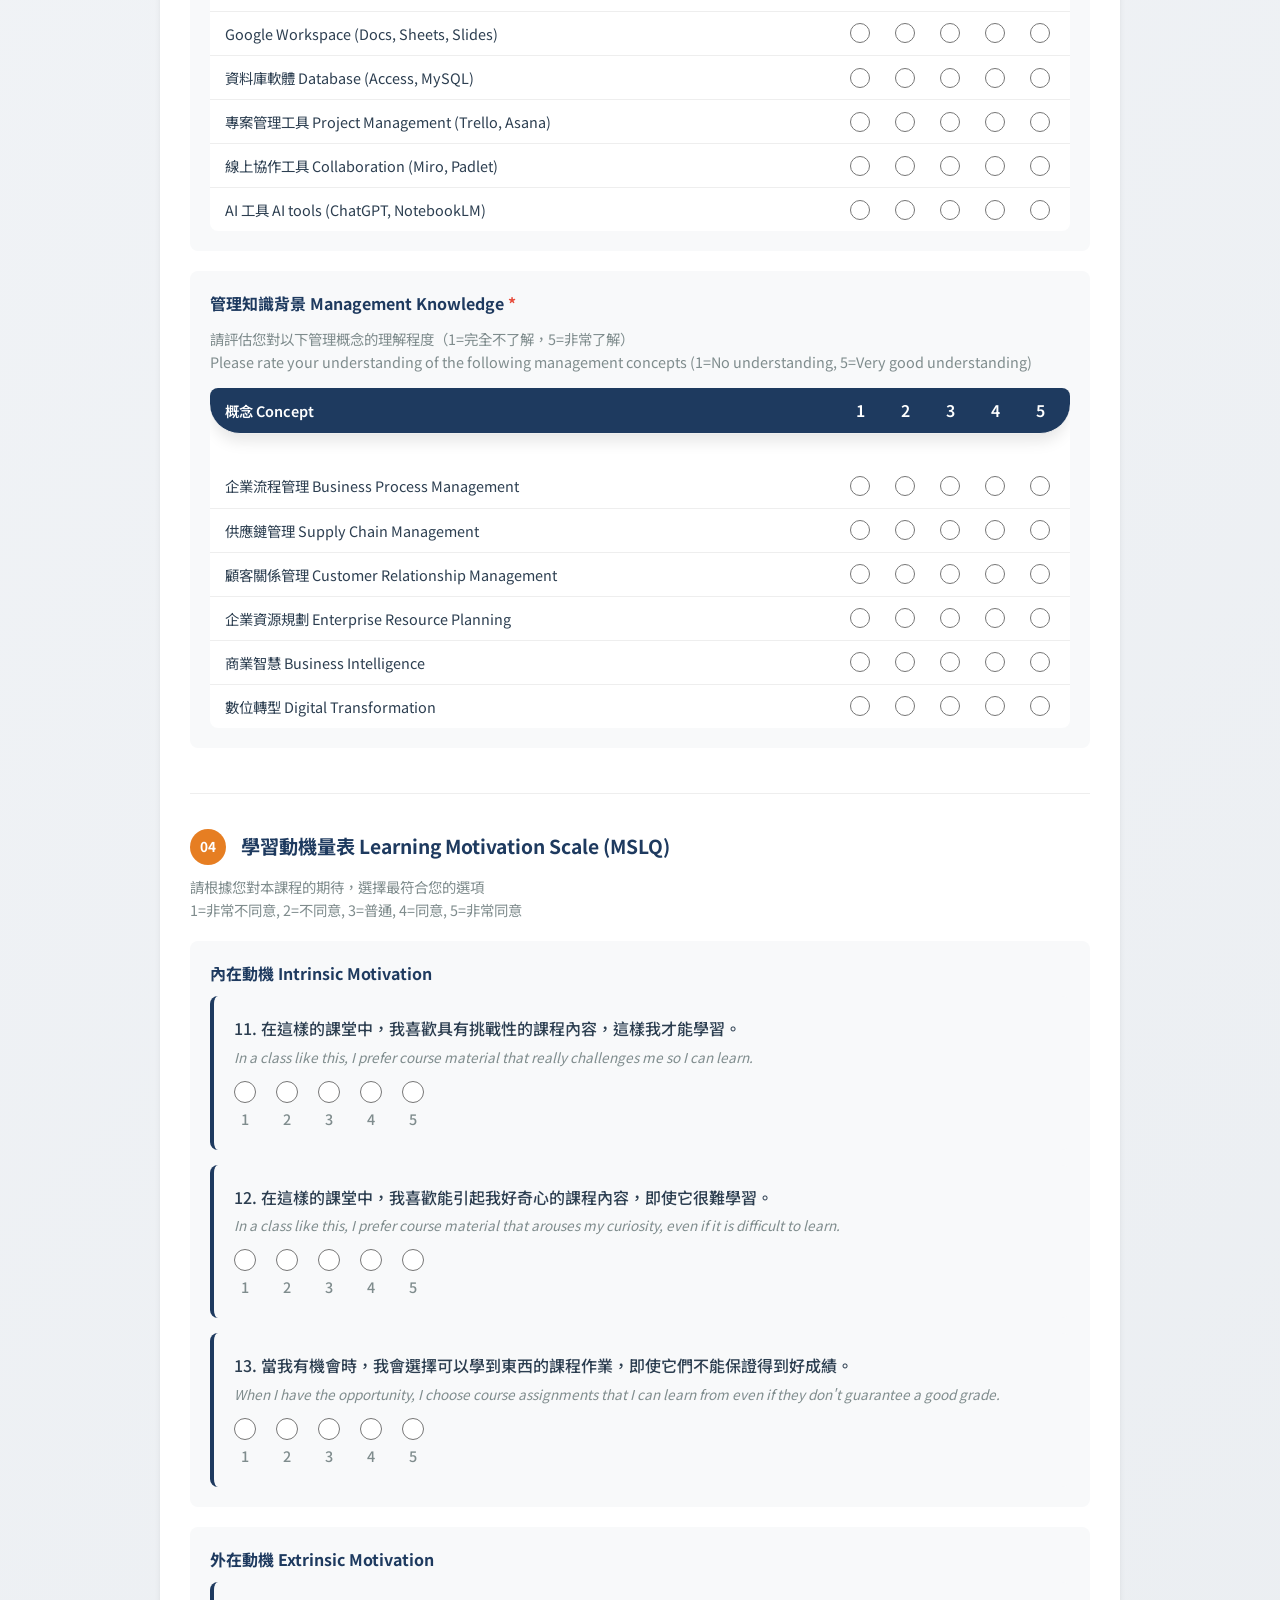
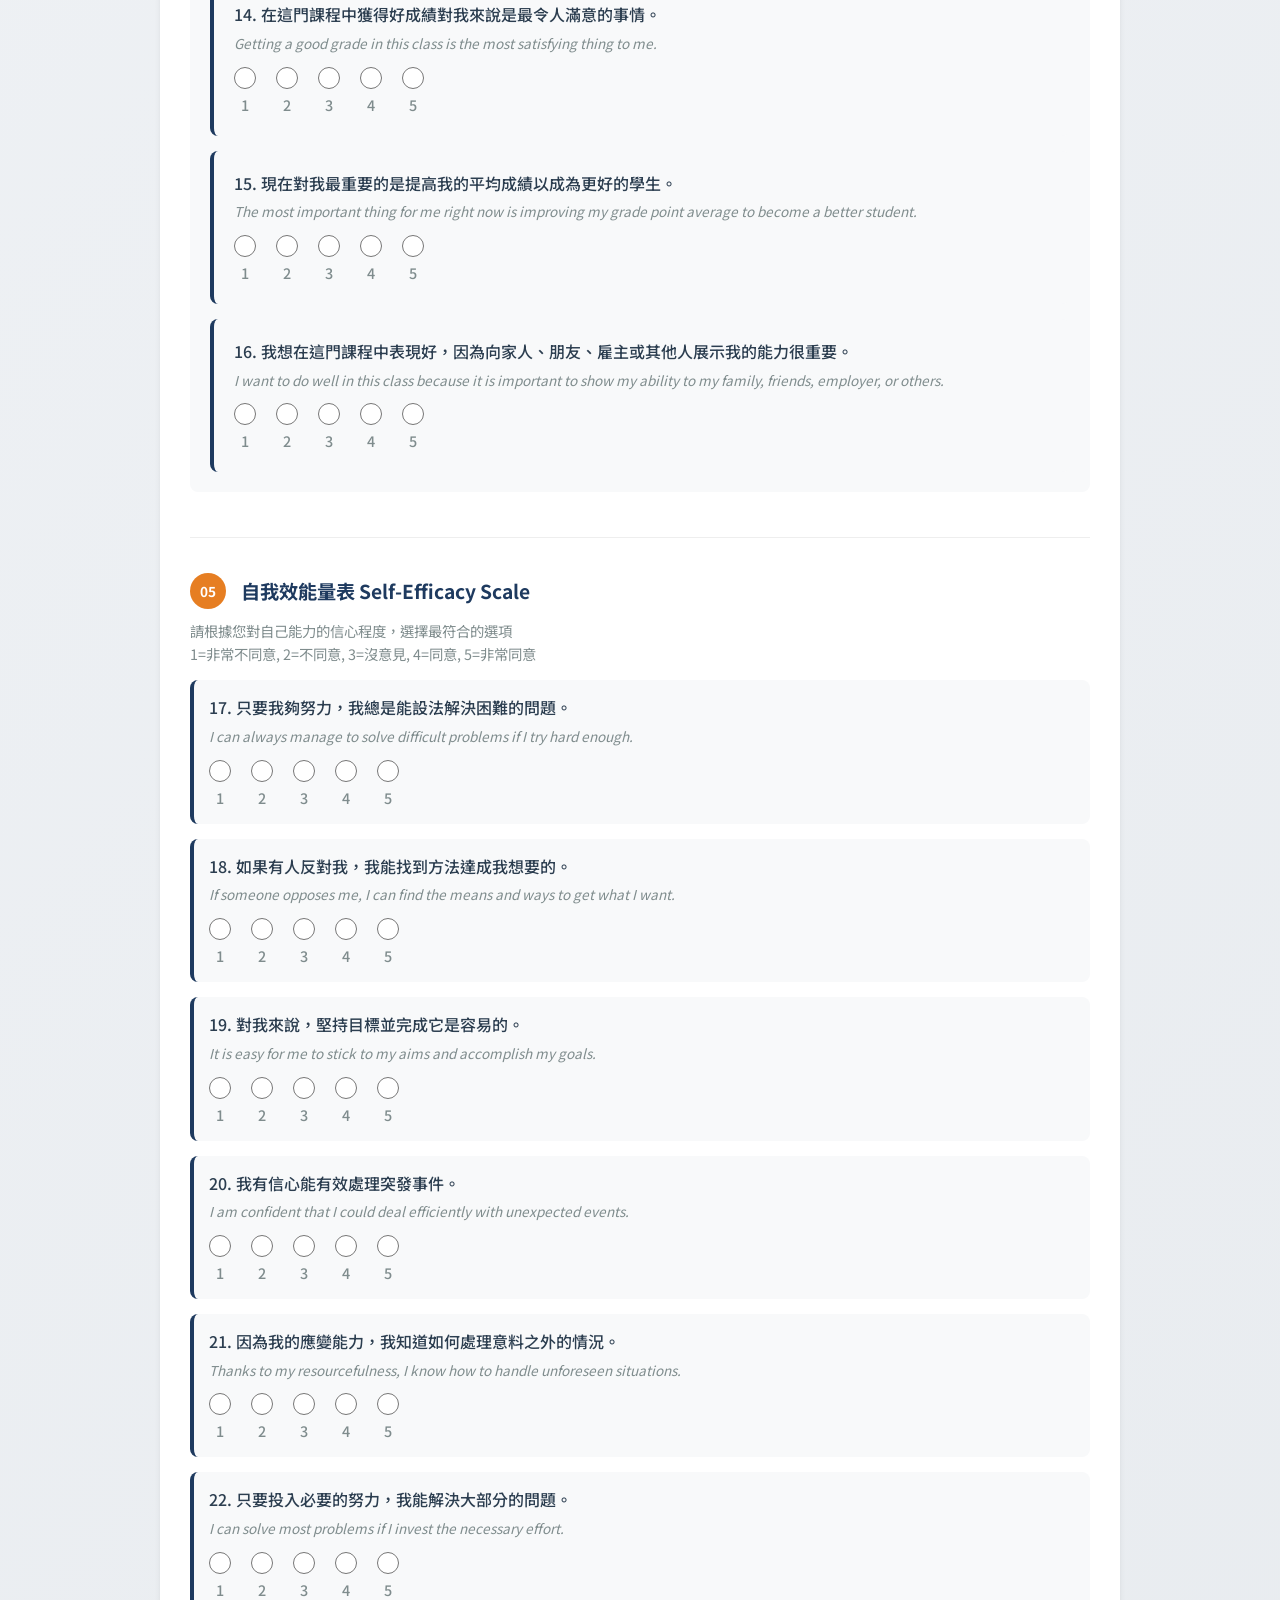
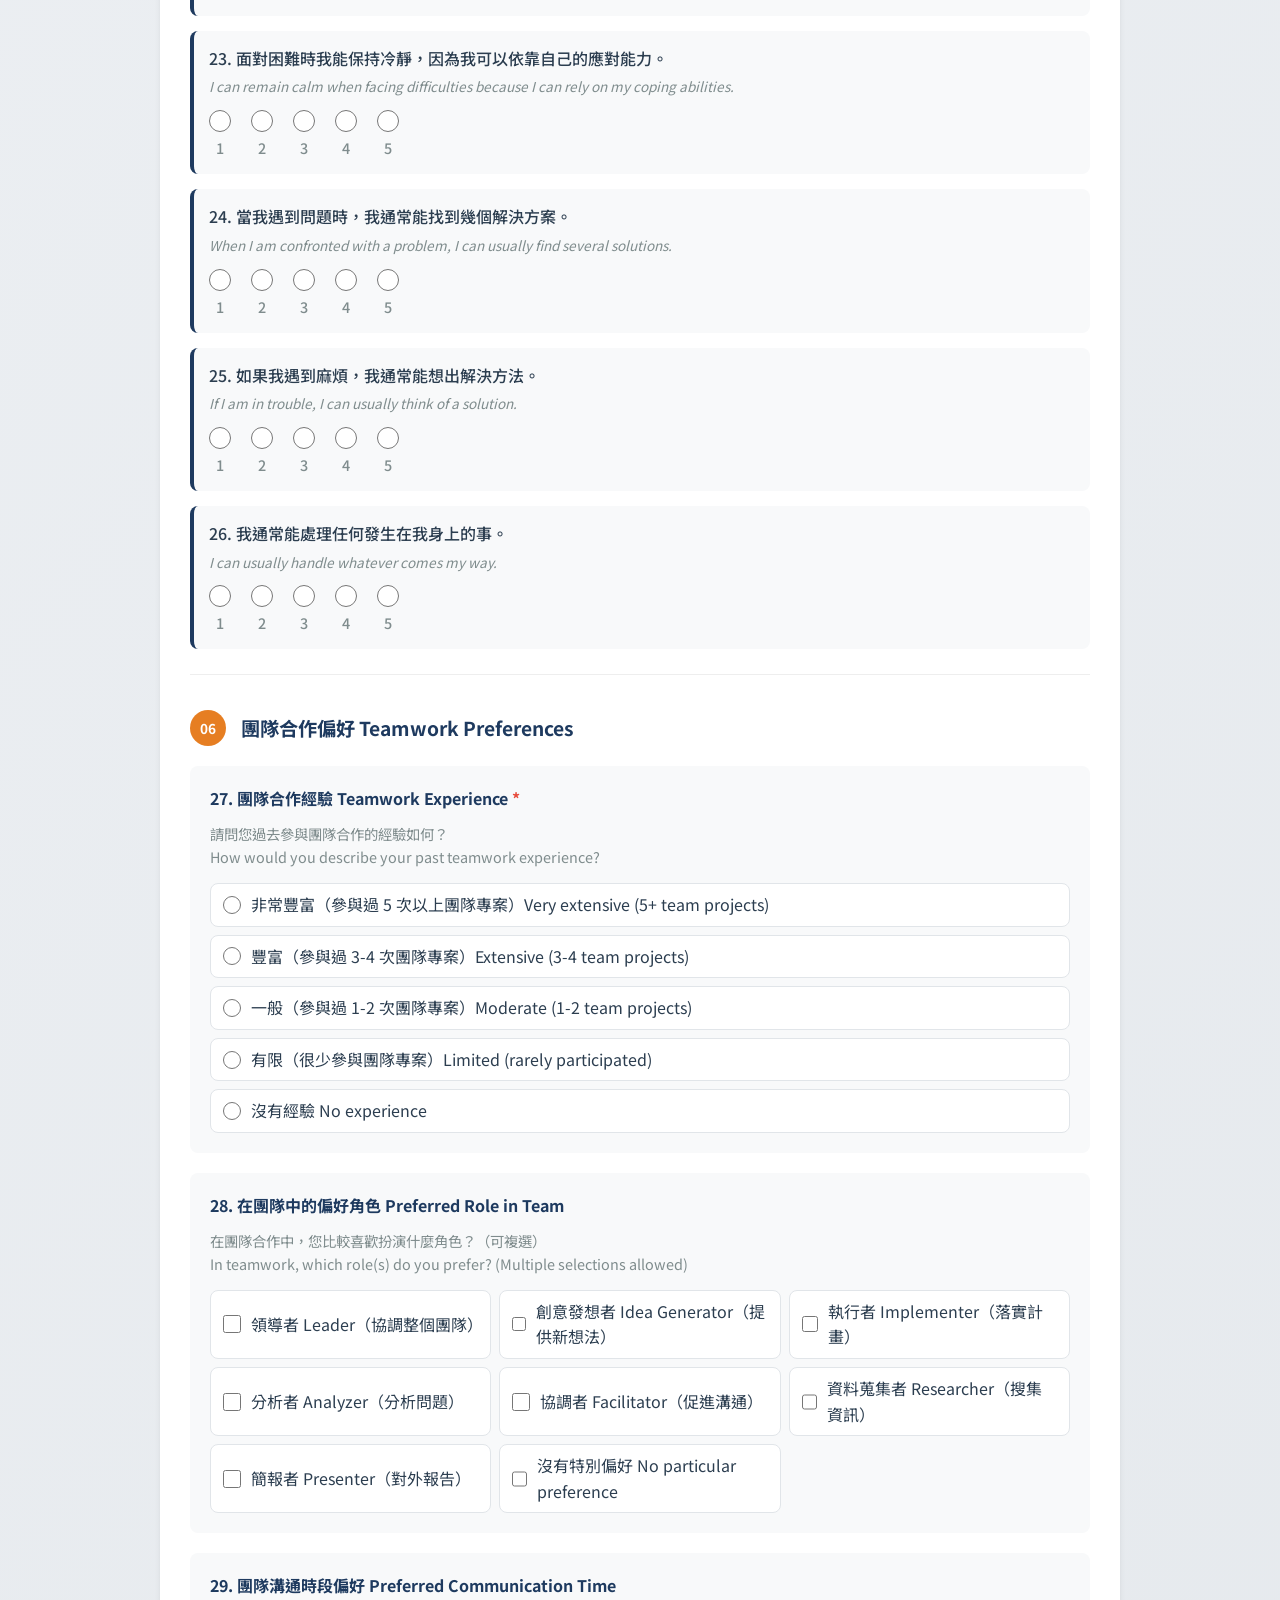
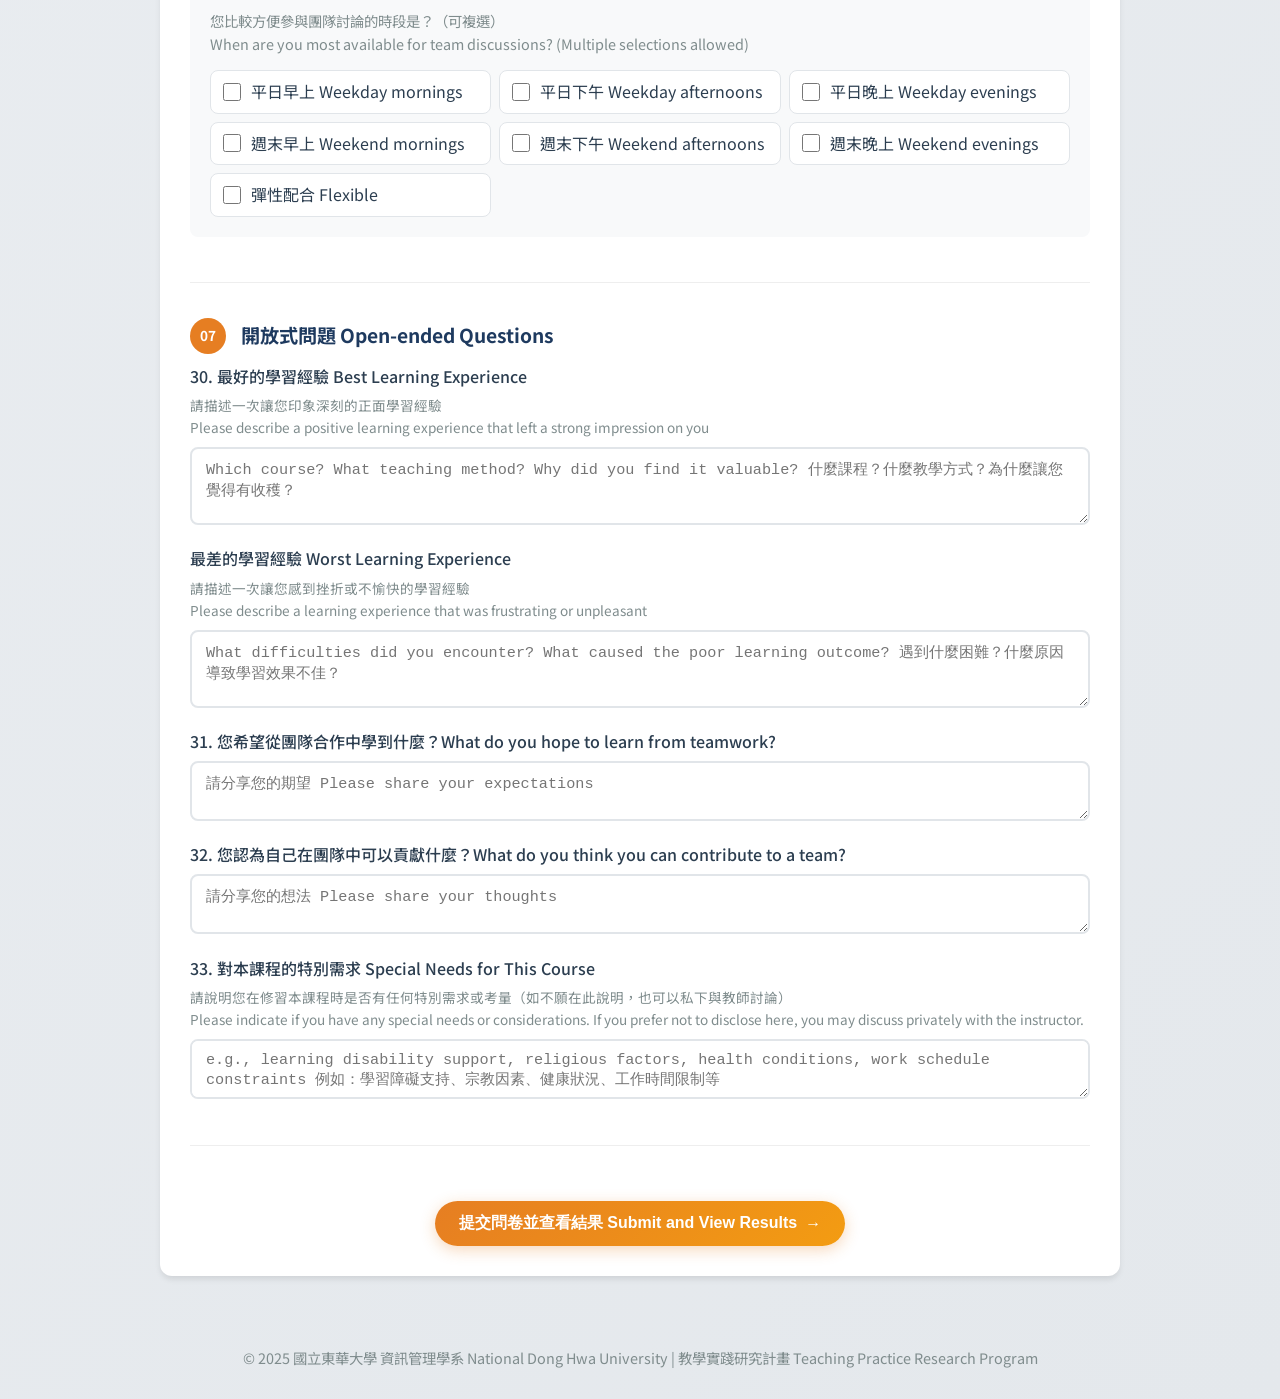
==== commit 1d2622a4: "Add files via upload" ====
--- a/index.html
+++ b/index.html
@@ -64,6 +64,28 @@
                         </div>
 
                         <div class="form-row">
+                            <div class="form-group full-width">
+                                <label>上課班級 Class Section <span class="required">*</span></label>
+                                <div class="radio-group class-selection">
+                                    <label class="radio-option class-option">
+                                        <input type="radio" name="classSection" value="morning_english" required>
+                                        <div class="class-info">
+                                            <span class="class-time">🌅 09:00 - 12:00</span>
+                                            <span class="class-lang">全英語授課 English-taught Class</span>
+                                        </div>
+                                    </label>
+                                    <label class="radio-option class-option">
+                                        <input type="radio" name="classSection" value="afternoon_chinese">
+                                        <div class="class-info">
+                                            <span class="class-time">🌇 14:00 - 17:00</span>
+                                            <span class="class-lang">中文授課 Chinese-taught Class</span>
+                                        </div>
+                                    </label>
+                                </div>
+                            </div>
+                        </div>
+
+                        <div class="form-row">
                             <div class="form-group">
                                 <label>性別 Gender <span class="required">*</span></label>
                                 <div class="radio-group horizontal">
@@ -935,6 +957,9 @@
                     <button id="refreshData" class="btn btn-secondary">
                         <span>🔄</span> 重新載入資料
                     </button>
+                    <button id="loadTestData" class="btn btn-secondary">
+                        <span>🧪</span> 載入測試資料
+                    </button>
                     <button id="logoutBtn" class="btn btn-logout">
                         <span>🚪</span> 登出
                     </button>
@@ -1023,11 +1048,10 @@
                         <h3>分組設定</h3>
                         <div class="settings-row">
                             <label>
-                                每組人數：
-                                <select id="groupSize">
-                                    <option value="4">4人</option>
-                                    <option value="5" selected>5人</option>
-                                    <option value="6">6人</option>
+                                分組班級：
+                                <select id="classFilter">
+                                    <option value="morning_english">早上班 (全英語)</option>
+                                    <option value="afternoon_chinese">下午班 (中文)</option>
                                 </select>
                             </label>
                             <label>
@@ -1038,6 +1062,7 @@
                                 </select>
                             </label>
                         </div>
+                        <p class="settings-note">⚠️ 每班固定分為 10 組</p>
                     </div>
 
                     <div class="button-group">
@@ -1057,11 +1082,23 @@
                 </div>
 
                 <div class="data-section">
-                    <h3>學生問卷資料</h3>
+                    <div class="data-header">
+                        <h3>學生問卷資料</h3>
+                        <div class="data-filter">
+                            <label>顯示班級：
+                                <select id="tableClassFilter">
+                                    <option value="all">全部</option>
+                                    <option value="morning_english">早上班 (全英語)</option>
+                                    <option value="afternoon_chinese">下午班 (中文)</option>
+                                </select>
+                            </label>
+                        </div>
+                    </div>
                     <div class="table-container">
                         <table id="studentTable">
                             <thead>
                                 <tr>
+                                    <th>班級</th>
                                     <th>學號</th>
                                     <th>姓名</th>
                                     <th>性別</th>
@@ -1070,7 +1107,7 @@
                                     <th>IT能力</th>
                                     <th>動機類型</th>
                                     <th>自我效能</th>
-                                    <th>團隊經驗</th>
+                                    <th>操作</th>
                                 </tr>
                             </thead>
                             <tbody id="studentTableBody">
